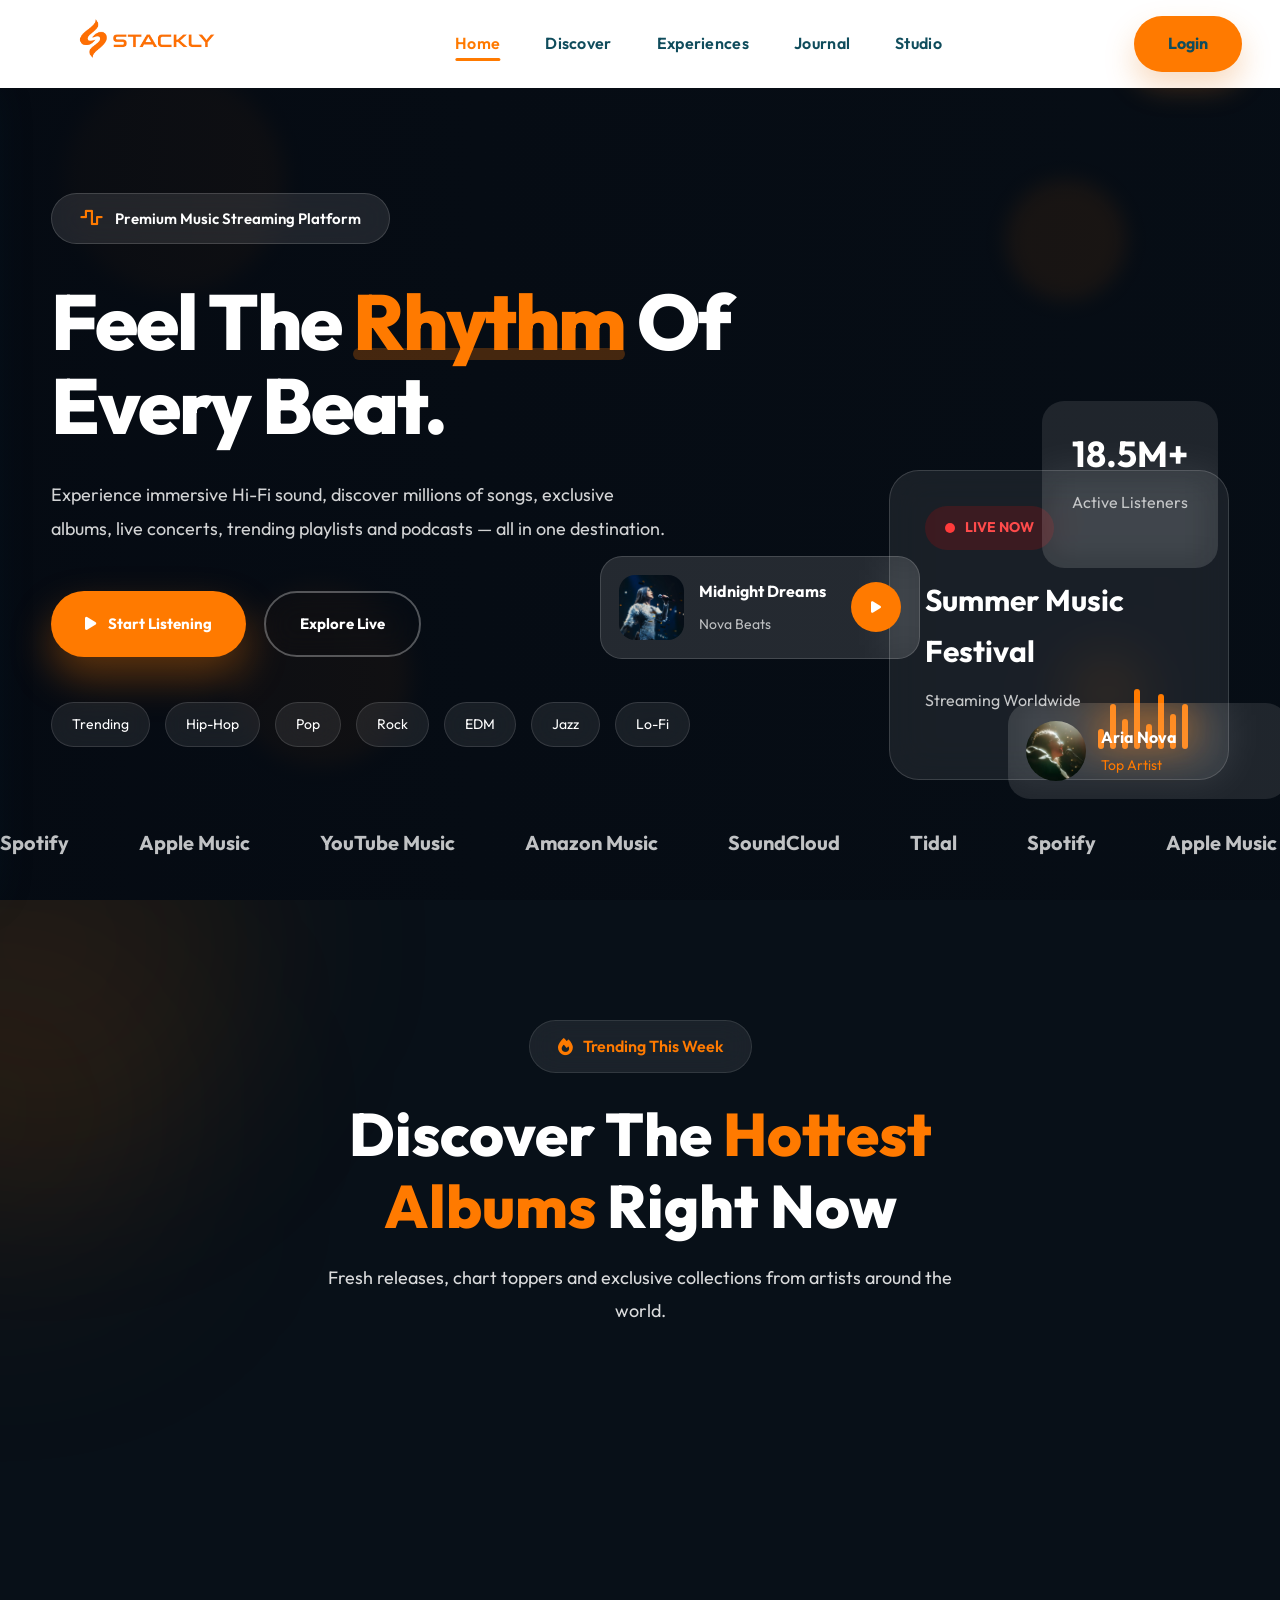
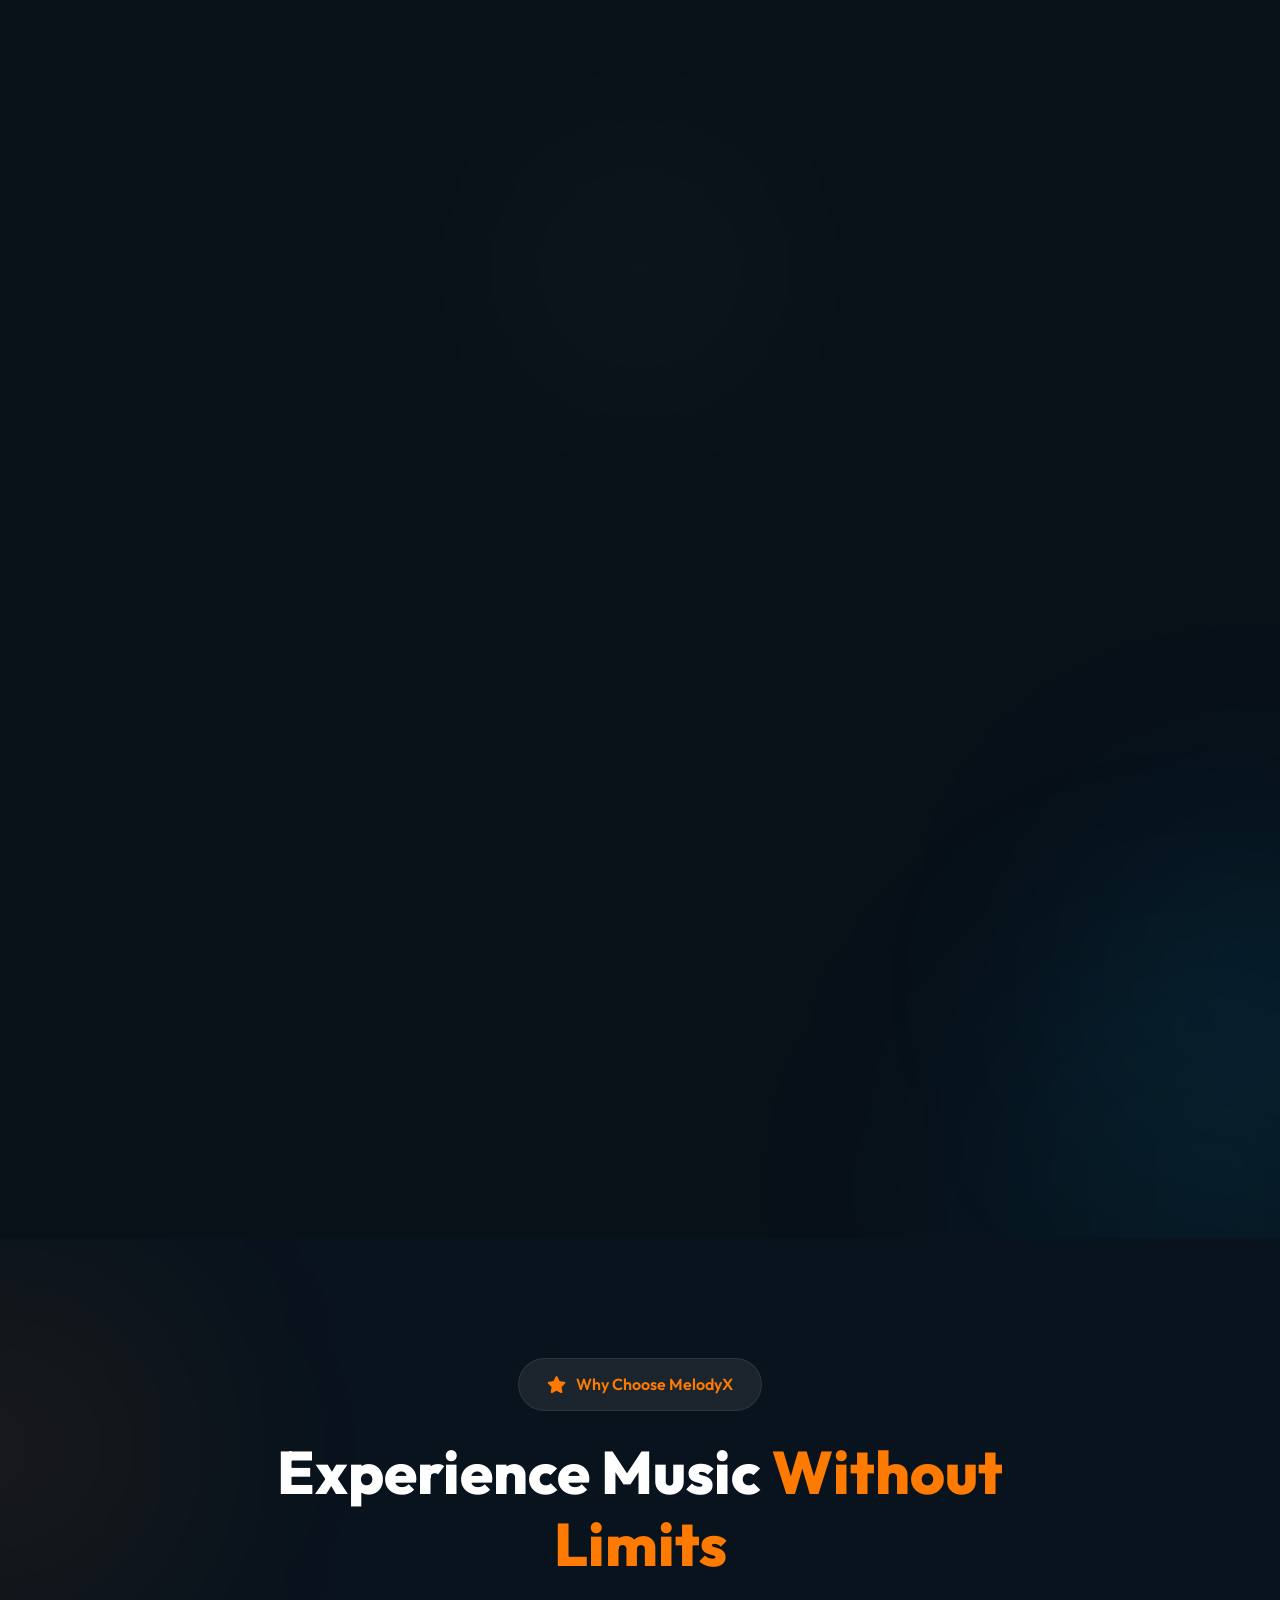
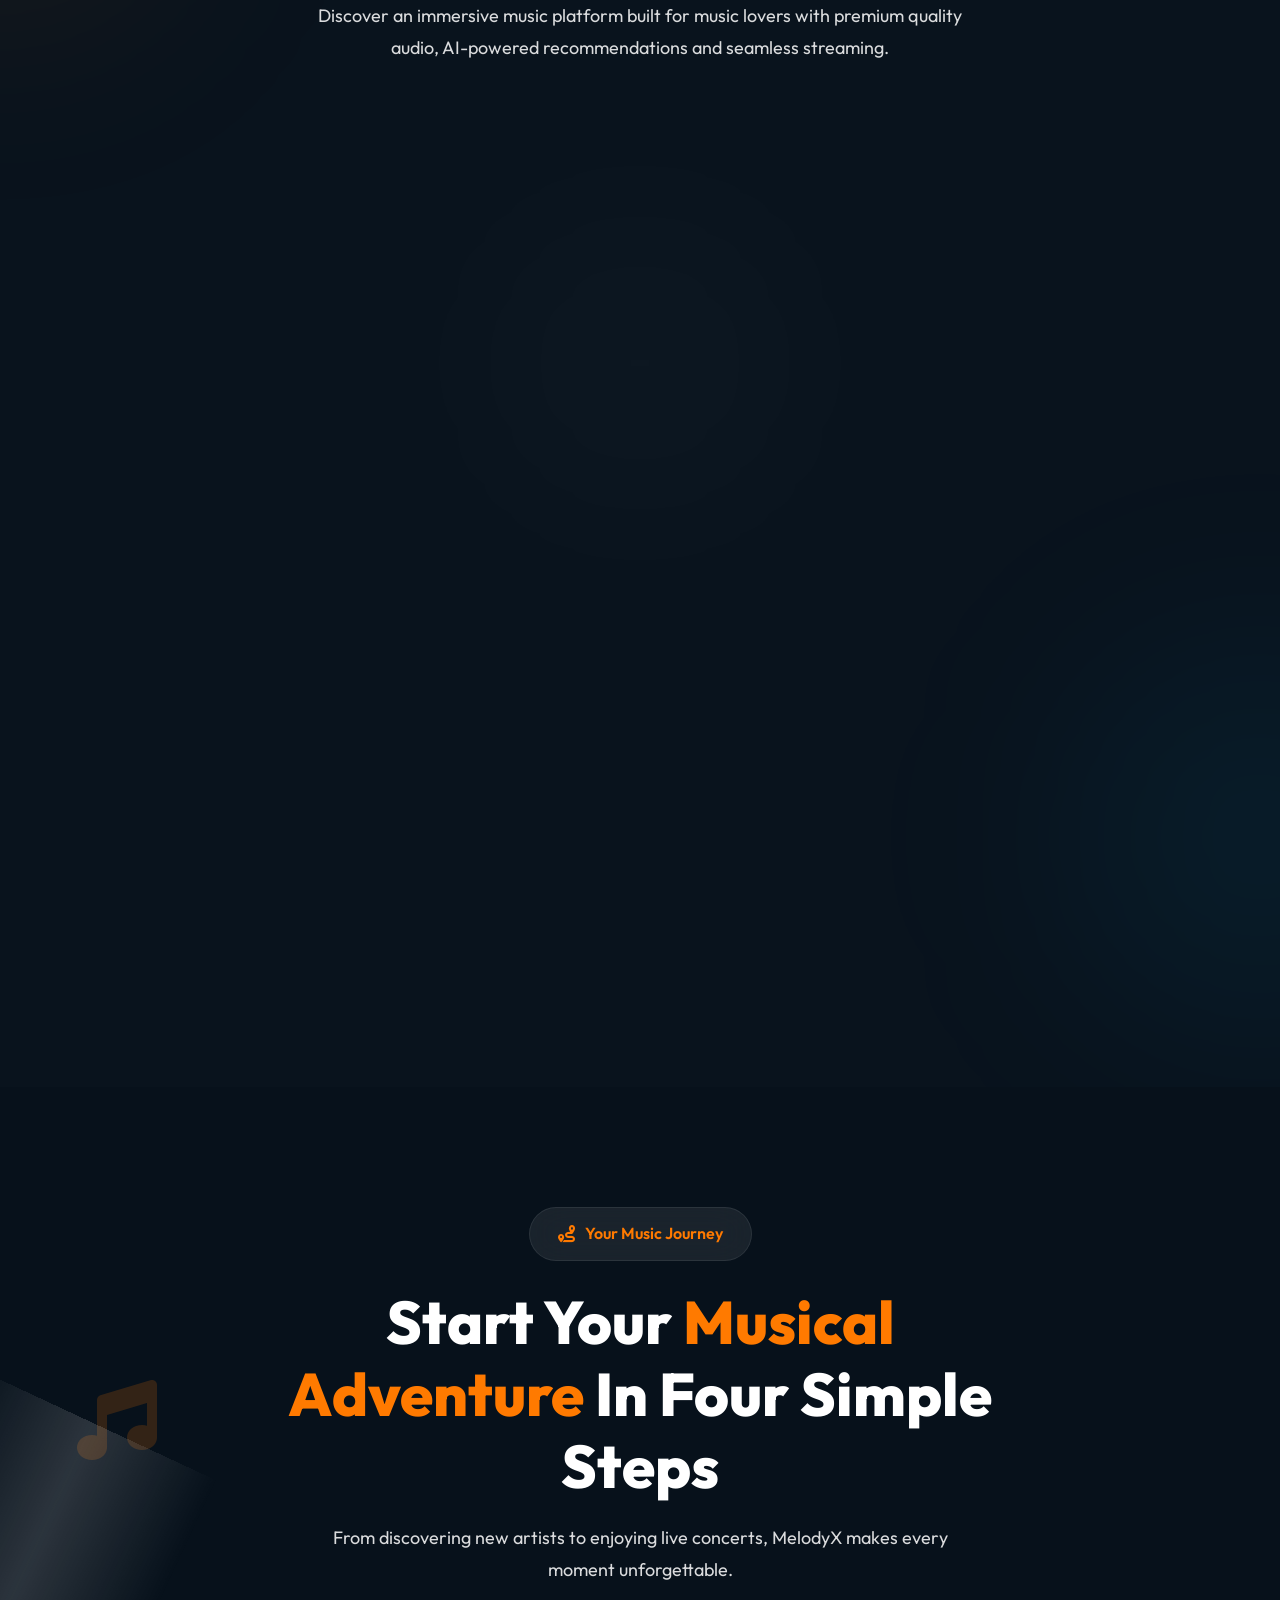
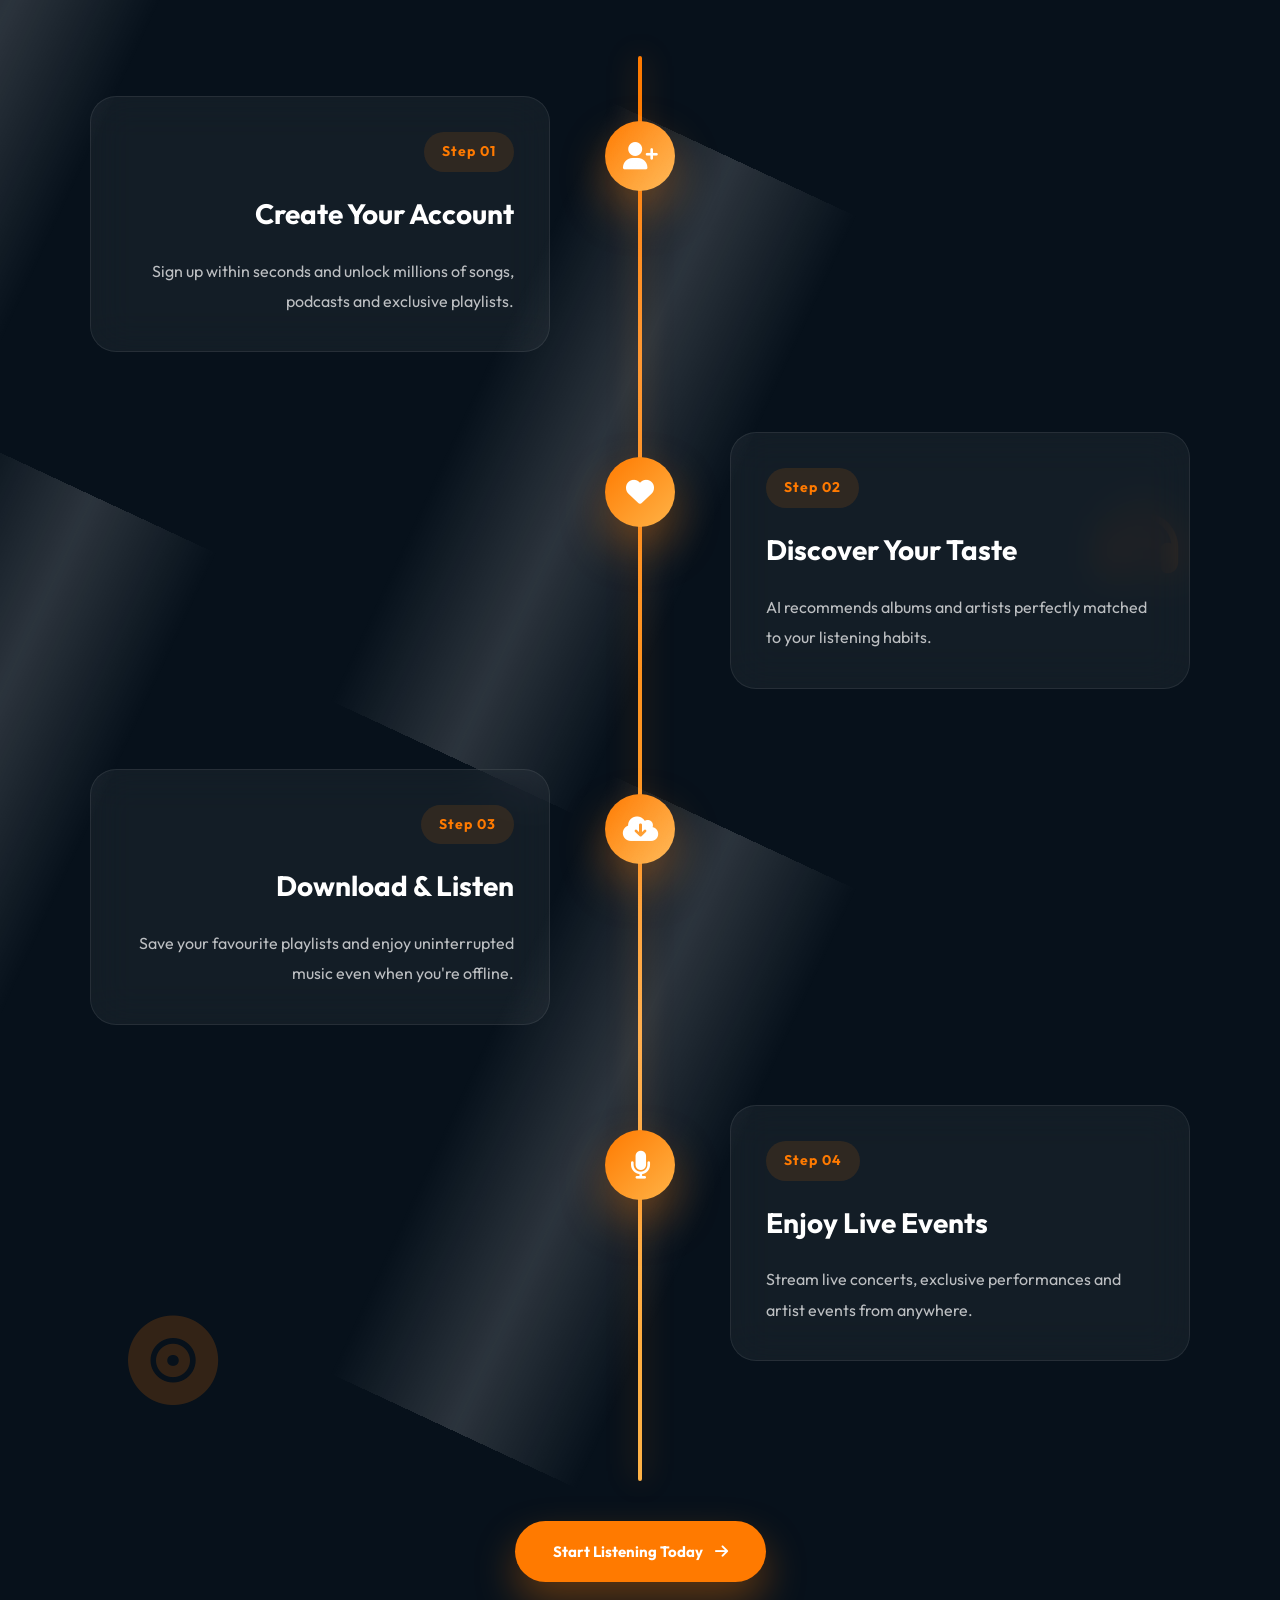
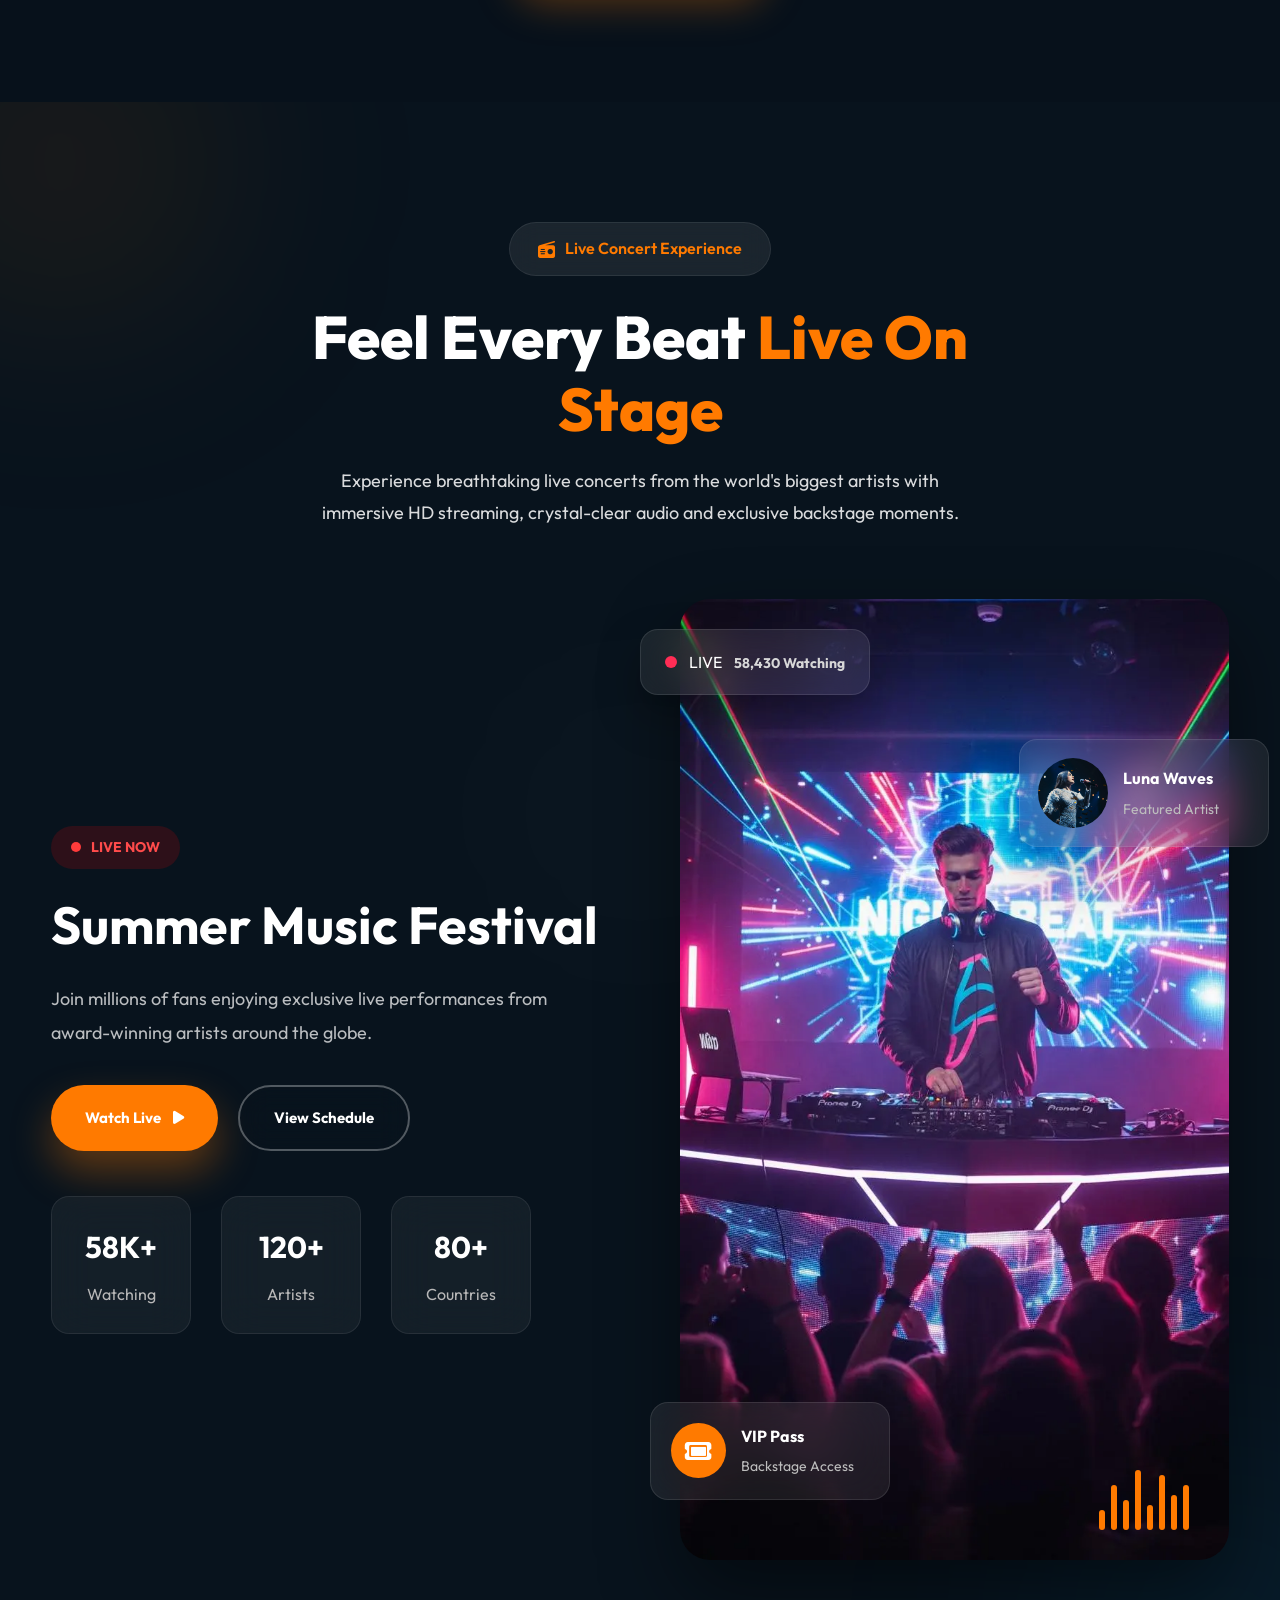
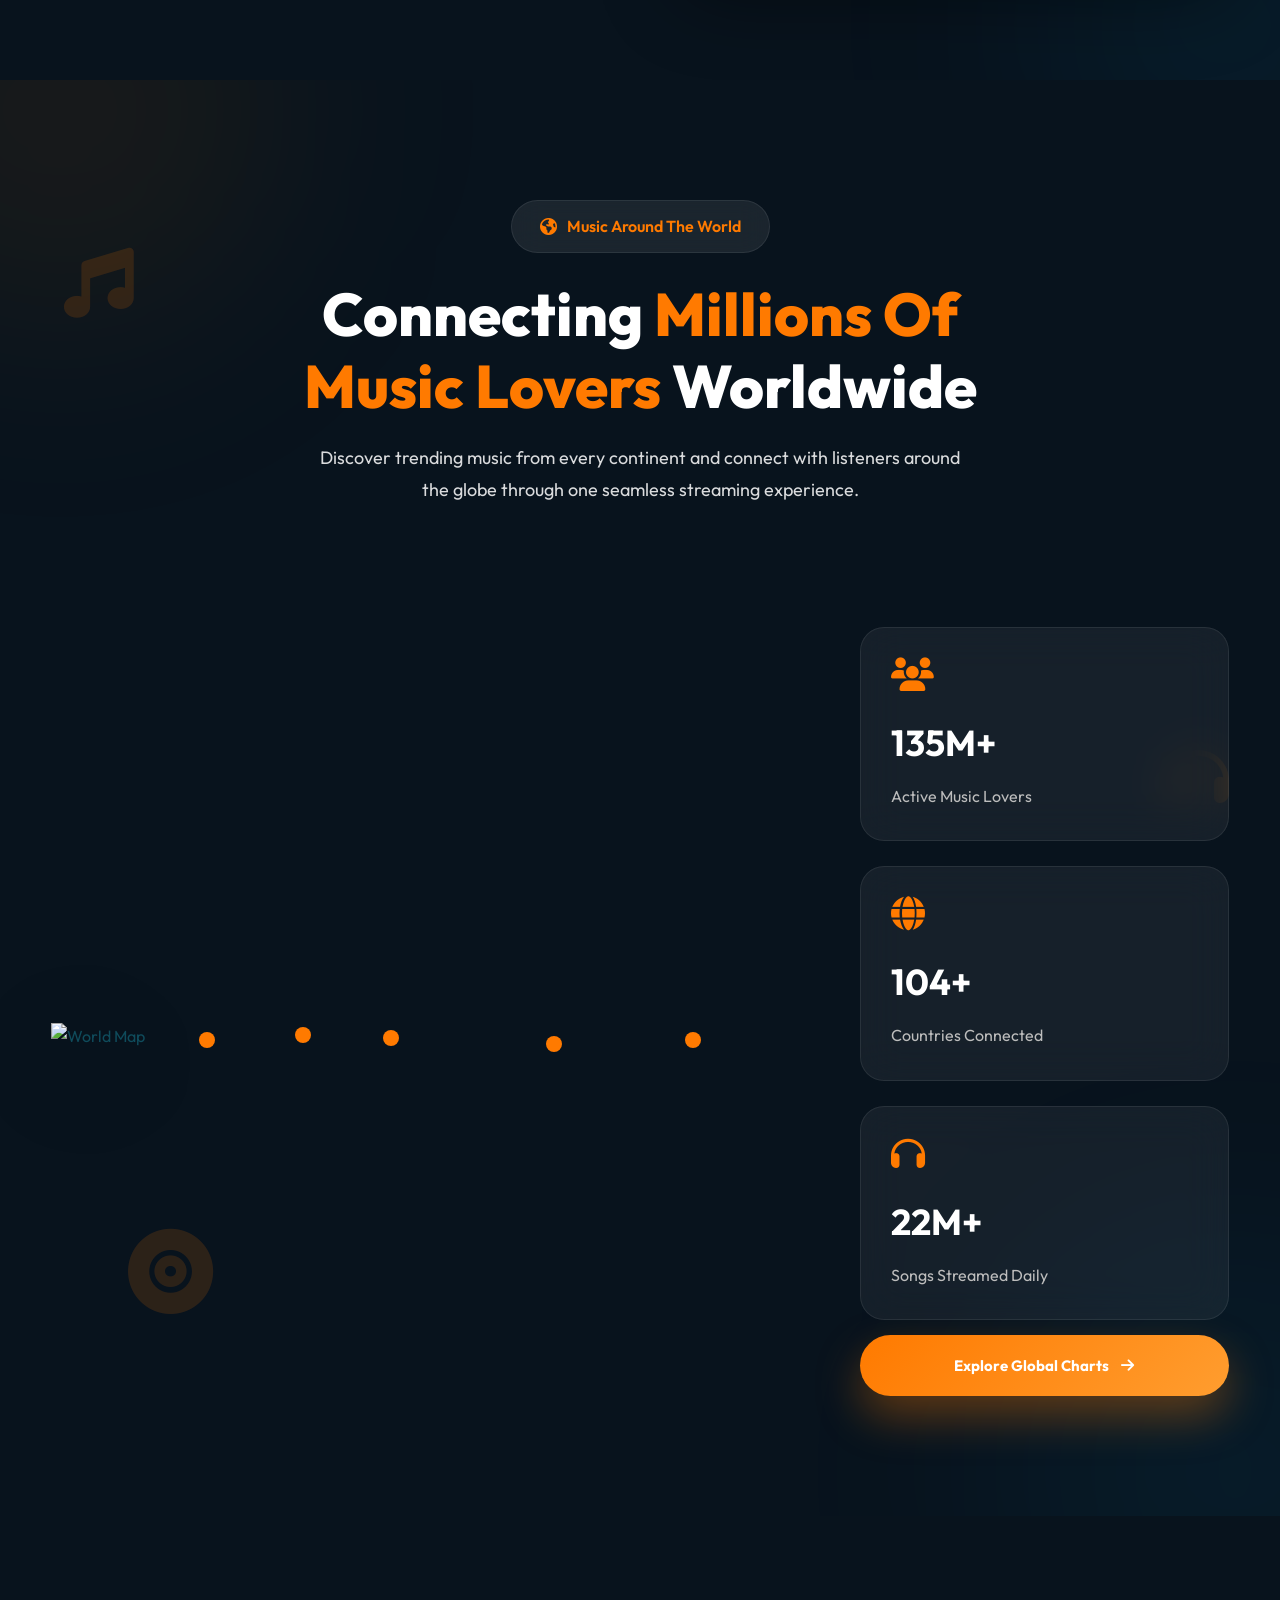
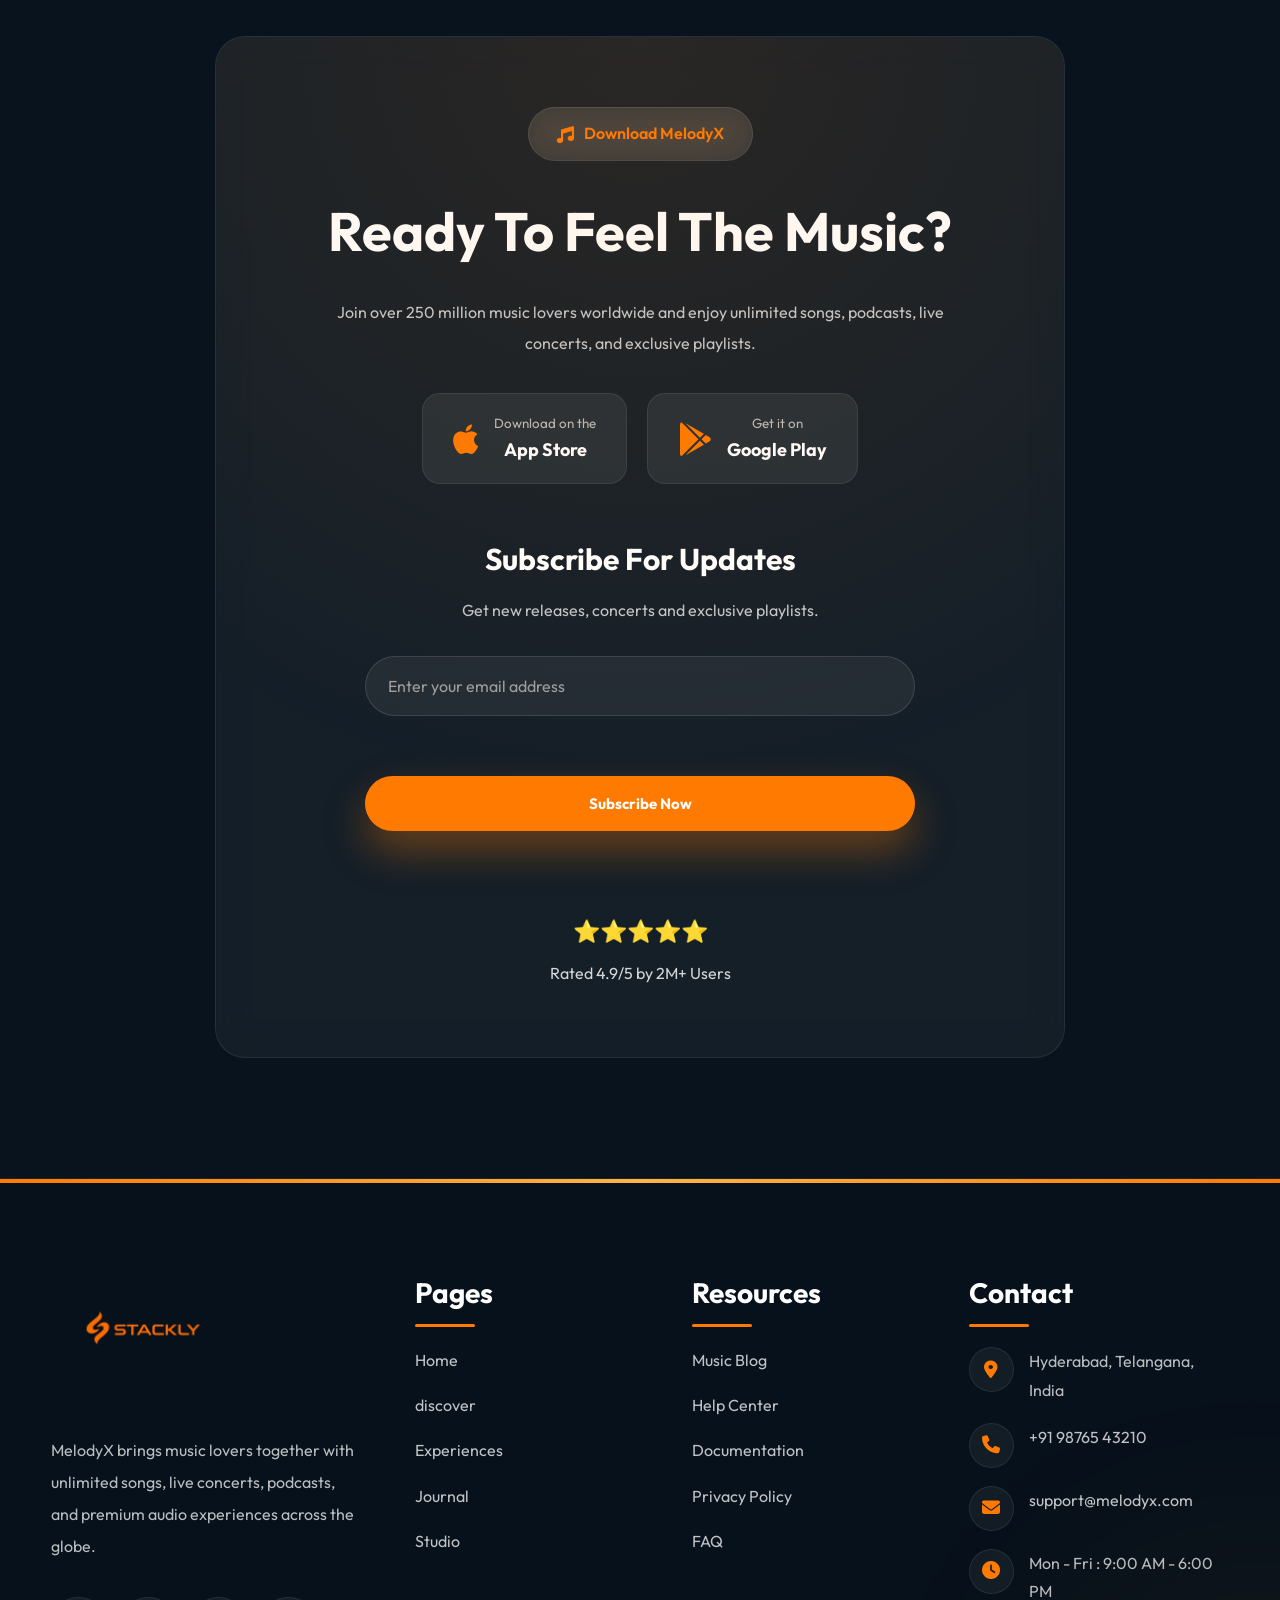
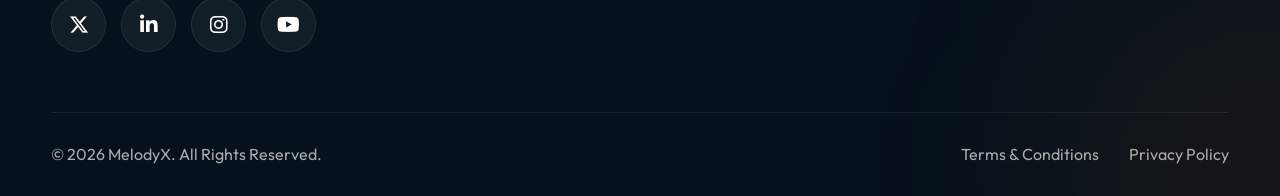
==== index.html @ a1531114 "first commit" ====
<!DOCTYPE html>
<html lang="en">

<head>

    <!-- Basic -->
    <meta charset="UTF-8">
    <meta name="viewport" content="width=device-width, initial-scale=1.0">

    <!-- SEO -->
    <meta name="description" content="Premium Modern Website Theme">
    <meta name="keywords" content="HTML, CSS, JavaScript, Premium Theme">
    <meta name="author" content="Stackly">

    <title>Stackly | Premium Theme</title>

    <!-- Google Fonts -->
    <link rel="preconnect" href="https://fonts.googleapis.com">

    <link rel="preconnect"
          href="https://fonts.gstatic.com"
          crossorigin>

    <link href="https://fonts.googleapis.com/css2?family=Outfit:wght@300;400;500;600;700;800&display=swap"
          rel="stylesheet">

    <!-- Font Awesome -->

    <link rel="stylesheet"
          href="https://cdnjs.cloudflare.com/ajax/libs/font-awesome/6.7.2/css/all.min.css">

    <!-- Global CSS -->

    <link rel="stylesheet" href="css/global.css">

    <!-- Home CSS -->

    <link rel="stylesheet" href="css/home.css">

</head>

<body>

    <!--=================================
            PAGE LOADER
    ==================================-->
<!--=========================
        LOADER
==========================-->

<div class="loader">

    <div class="loader-wrapper">

        <span class="ring ring-one"></span>

        <span class="ring ring-two"></span>

        <span class="glow"></span>

        <img src="images/stackly-orange.webp"
             alt="Stackly Logo"
             class="loader-logo">

        <h2 class="loader-text">

            Premium Experience

        </h2>

    </div>

</div>

    <!--=================================
            HEADER START
    ==================================-->

    <header class="header">

        <div class="header-container">

            <!-- Logo -->

            <a href="index.html"
               class="logo">

                <img src="images/stackly-orange.webp"
                  class="logo-image"
                     alt="Stackly Logo">

            </a>

            <!-- Desktop Navigation -->

            <nav class="desktop-nav">

                <ul class="nav-links">

                    <li>
                        <a href="index.html">
                            Home
                        </a>
                    </li>

                    <li>
                        <a href="discover.html">
                            Discover
                        </a>
                    </li>

                    <li>
                        <a href="experiences.html">
                            Experiences
                        </a>
                    </li>

                    <li>
                        <a href="journal.html">
                            Journal
                        </a>
                    </li>

                    <li>
                        <a href="studio.html">
                            Studio
                        </a>
                    </li>

                </ul>

            </nav>

            <!-- Login Button -->

            <div class="nav-action">

                <a href="login.html"
                   class="login-btn">

                    Login

                </a>

            </div>

            <!-- Mobile Menu Button -->

            <button class="menu-toggle"
                    id="menuToggle"
                    aria-label="Open Navigation">

                <span></span>
                <span></span>
                <span></span>

            </button>

        </div>

    </header>

    <!--=================================
            HEADER END
    ==================================-->



    <!--=================================
            MOBILE OVERLAY
    ==================================-->

    <div class="menu-overlay"></div>



    <!--=================================
            MOBILE DRAWER
    ==================================-->

    <aside class="mobile-menu">

        <nav>

            <ul>

                <li>

                    <a href="index.html"class="active">

                        Home

                    </a>

                </li>

                <li>

                    <a href="discover.html">

                        Discover

                    </a>

                </li>

                <li>

                    <a href="experiences.html">

                        Experiences

                    </a>

                </li>

                <li>

                    <a href="journal.html">

                        Journal

                    </a>

                </li>

                <li>

                    <a href="studio.html">

                        Studio

                    </a>

                </li>

                <li class="mobile-login">

                    <a href="login.html">

                        Login

                    </a>

                </li>

            </ul>

        </nav>

    </aside>

<!--=========================================
                HERO SECTION
==========================================-->

<section class="hero">

    <!--==============================
        BACKGROUND VIDEO
    ==============================-->

    <div class="hero-video">

        <video autoplay muted loop playsinline>

            <source src="videos/dj.mp4" type="video/mp4">

        </video>

    </div>

    <!-- Dark Overlay -->

    <div class="hero-overlay"></div>

    <!-- Animated Shapes -->

    <span class="shape shape-one"></span>

    <span class="shape shape-two"></span>

    <span class="shape shape-three"></span>

    <span class="shape shape-four"></span>

    <div class="container">

        <div class="hero-content reveal">

            <!--==============================
                    HERO BADGE
            ==============================-->

            <div class="hero-badge">

                <i class="fa-solid fa-wave-square"></i>

                <span>Premium Music Streaming Platform</span>

            </div>

            <!--==============================
                    HERO TITLE
            ==============================-->

            <h1 class="hero-title">

                Feel The

                <span>Rhythm</span>

                Of Every

                Beat.

            </h1>

            <!--==============================
                HERO DESCRIPTION
            ==============================-->

            <p class="hero-description">

                Experience immersive Hi-Fi sound,
                discover millions of songs,
                exclusive albums, live concerts,
                trending playlists and podcasts —
                all in one destination.

            </p>

            <!--==============================
                    HERO BUTTONS
            ==============================-->

            <div class="hero-buttons">

                <a href="discover.html" class="hero-btn primary-btn">

                    <i class="fa-solid fa-play"></i>

                    Start Listening

                </a>

                <a href="experiences.html" class="hero-btn secondary-btn">

                    Explore Live

                </a>

            </div>

            <!--==============================
                    MUSIC TAGS
            ==============================-->

            <div class="music-tags">

                <span>Trending</span>

                <span>Hip-Hop</span>

                <span>Pop</span>

                <span>Rock</span>

                <span>EDM</span>

                <span>Jazz</span>

                <span>Lo-Fi</span>

            </div>

        </div>

        <!--==============================
                RIGHT LIVE PANEL
        ==============================-->

        <div class="live-panel reveal">

            <div class="live-badge">

                <span class="live-dot"></span>

                LIVE NOW

            </div>

            <h3>Summer Music Festival</h3>

            <p>Streaming Worldwide</p>

            <!-- Equalizer -->

            <div class="equalizer">

                <span></span>

                <span></span>

                <span></span>

                <span></span>

                <span></span>

                <span></span>

                <span></span>

                <span></span>

            </div>
                        <!--====================================
                    NOW PLAYING CARD
            =====================================-->

            <div class="now-playing-card">

                <img src="images/music3.webp" alt="Album">

                <div class="song-info">

                    <h4>Midnight Dreams</h4>

                    <span>Nova Beats</span>

                </div>

                <button class="play-btn">

                    <i class="fa-solid fa-play"></i>

                </button>

            </div>

            <!--====================================
                    TOP ARTIST CARD
            =====================================-->

            <div class="artist-card">

                <img src="images/artist3.webp" alt="Artist">

                <div>

                    <h4>Aria Nova</h4>

                    <span>Top Artist</span>

                </div>

            </div>

            <!--====================================
                    LISTENERS CARD
            =====================================-->

            <div class="listeners-card">

                <h2>18.5M+</h2>

                <p>Active Listeners</p>

            </div>

        </div>

    </div>

    <!--====================================
            MUSIC PARTNERS
    =====================================-->

    <div class="music-partners">

        <div class="partners-track">

            <span>Spotify</span>

            <span>Apple Music</span>

            <span>YouTube Music</span>

            <span>Amazon Music</span>

            <span>SoundCloud</span>

            <span>Tidal</span>

            <span>Spotify</span>

            <span>Apple Music</span>

            <span>YouTube Music</span>

            <span>Amazon Music</span>

            <span>SoundCloud</span>

            <span>Tidal</span>

        </div>

    </div>


</section>

<!--=========================================
        TRENDING THIS WEEK
==========================================-->

<section class="trending-section">

    <div class="container">

        <!--==============================
                SECTION HEADER
        ==============================-->

        <div class="section-header reveal">

            <span class="section-tag">

                <i class="fa-solid fa-fire"></i>

                Trending This Week

            </span>

            <h2>

                Discover The

                <span>Hottest Albums</span>

                Right Now

            </h2>

            <p>

                Fresh releases, chart toppers and exclusive
                collections from artists around the world.

            </p>

        </div>

        <!--==============================
                ALBUM CAROUSEL
        ==============================-->

        <div class="album-slider">

            <!-- Album 1 -->

            <div class="album-card reveal">

                <div class="album-image">

                    <img src="images/music1.webp" alt="Album">

                    <div class="album-overlay">

                        <a href="404.html">

                            <i class="fa-solid fa-play"></i>

                        </a>

                    </div>

                </div>

                <div class="album-content">

                    <h3>Midnight Echoes</h3>

                    <span>Nova Beats</span>

                    <div class="album-meta">

                        <p>

                            <i class="fa-solid fa-headphones"></i>

                            24M Streams

                        </p>

                        <p>

                            ⭐ 4.9

                        </p>

                    </div>

                </div>

            </div>

            <!-- Album 2 -->

            <div class="album-card reveal">

                <div class="album-image">

                    <img src="images/music2.webp" alt="Album">

                    <div class="album-overlay">

                        <a href="404.html">

                            <i class="fa-solid fa-play"></i>

                        </a>

                    </div>

                </div>

                <div class="album-content">

                    <h3>Electric Skyline</h3>

                    <span>Luna Waves</span>

                    <div class="album-meta">

                        <p>

                            <i class="fa-solid fa-headphones"></i>

                            19M Streams

                        </p>

                        <p>

                            ⭐ 4.8

                        </p>

                    </div>

                </div>

            </div>

            <!-- Album 3 -->

            <div class="album-card reveal">

                <div class="album-image">

                    <img src="images/music3.webp" alt="Album">

                    <div class="album-overlay">

                        <a href="404.html">

                            <i class="fa-solid fa-play"></i>

                        </a>

                    </div>

                </div>

                <div class="album-content">

                    <h3>Neon Nights</h3>

                    <span>Aurora Sound</span>

                    <div class="album-meta">

                        <p>

                            <i class="fa-solid fa-headphones"></i>

                            32M Streams

                        </p>

                        <p>

                            ⭐ 5.0

                        </p>

                    </div>

                </div>

            </div>
                        <!-- Album 4 -->

            <div class="album-card reveal">

                <div class="album-image">

                    <img src="images/music4.webp" alt="Album">

                    <div class="album-overlay">

                        <a href="404.html">

                            <i class="fa-solid fa-play"></i>

                        </a>

                    </div>

                </div>

                <div class="album-content">

                    <h3>Ocean Dreams</h3>

                    <span>Sky Harmony</span>

                    <div class="album-meta">

                        <p>

                            <i class="fa-solid fa-headphones"></i>

                            17M Streams

                        </p>

                        <p>

                            ⭐ 4.8

                        </p>

                    </div>

                </div>

            </div>

            <!-- Album 5 -->

            <div class="album-card reveal">

                <div class="album-image">

                    <img src="images/music5.webp" alt="Album">

                    <div class="album-overlay">

                        <a href="404.html">

                            <i class="fa-solid fa-play"></i>

                        </a>

                    </div>

                </div>

                <div class="album-content">

                    <h3>Golden Horizon</h3>

                    <span>Echo Pulse</span>

                    <div class="album-meta">

                        <p>

                            <i class="fa-solid fa-headphones"></i>

                            28M Streams

                        </p>

                        <p>

                            ⭐ 4.9

                        </p>

                    </div>

                </div>

            </div>

            <!-- Album 6 -->

            <div class="album-card reveal">

                <div class="album-image">

                    <img src="images/music6.webp" alt="Album">

                    <div class="album-overlay">

                        <a href="404.html">

                            <i class="fa-solid fa-play"></i>

                        </a>

                    </div>

                </div>

                <div class="album-content">

                    <h3>After Midnight</h3>

                    <span>Nova Beats</span>

                    <div class="album-meta">

                        <p>

                            <i class="fa-solid fa-headphones"></i>

                            41M Streams

                        </p>

                        <p>

                            ⭐ 5.0

                        </p>

                    </div>

                </div>

            </div>

        </div>

        <!--==============================
                VIEW ALL BUTTON
        ==============================-->

        <div class="albums-btn reveal">

            <a href="albums.html" class="hero-btn primary-btn">

                Explore All Albums

                <i class="fa-solid fa-arrow-right"></i>

            </a>

        </div>

    </div>

    <!--==============================
            BACKGROUND GLOW
    ==============================-->

    <div class="album-glow glow-one"></div>

    <div class="album-glow glow-two"></div>

    <div class="album-glow glow-three"></div>

</section>


<!--=========================================
        WHY CHOOSE MELODYX
==========================================-->

<section class="features-section">

    <div class="container">

        <!--==============================
                SECTION HEADER
        ==============================-->

        <div class="section-header reveal">

            <span class="section-tag">

                <i class="fa-solid fa-star"></i>

                Why Choose MelodyX

            </span>

            <h2>

                Experience Music

                <span>Without Limits</span>

            </h2>

            <p>

                Discover an immersive music platform built for
                music lovers with premium quality audio,
                AI-powered recommendations and seamless streaming.

            </p>

        </div>

        <!--==============================
                FEATURES GRID
        ==============================-->

        <div class="features-grid">

            <!--==========================
                    CARD 1
            ===========================-->

            <div class="feature-card reveal">

                <div class="feature-icon">

                    <i class="fa-solid fa-headphones"></i>

                </div>

                <h3>

                    Hi-Fi Audio

                </h3>

                <p>

                    Experience crystal-clear lossless audio with
                    immersive sound quality across every device.

                </p>

                <a href="404.html">

                    Learn More

                    <i class="fa-solid fa-arrow-right"></i>

                </a>

            </div>

            <!--==========================
                    CARD 2
            ===========================-->

            <div class="feature-card reveal">

                <div class="feature-icon">

                    <i class="fa-solid fa-wand-magic-sparkles"></i>

                </div>

                <h3>

                    AI Playlists

                </h3>

                <p>

                    Smart recommendations create playlists
                    perfectly matched to your listening habits.

                </p>

                <a href="404.html">

                    Learn More

                    <i class="fa-solid fa-arrow-right"></i>

                </a>

            </div>

            <!--==========================
                    CARD 3
            ===========================-->

            <div class="feature-card reveal">

                <div class="feature-icon">

                    <i class="fa-solid fa-cloud-arrow-down"></i>

                </div>

                <h3>

                    Offline Mode

                </h3>

                <p>

                    Download unlimited songs and enjoy your
                    favourite playlists anytime, anywhere.

                </p>

                <a href="404.html">

                    Learn More

                    <i class="fa-solid fa-arrow-right"></i>

                </a>

            </div>

            <!--==========================
                    CARD 4
            ===========================-->

            <div class="feature-card reveal">

                <div class="feature-icon">

                    <i class="fa-solid fa-radio"></i>

                </div>

                <h3>

                    Live Concerts

                </h3>

                <p>

                    Watch exclusive live performances and
                    virtual concerts from global artists.

                </p>

                <a href="404.html">

                    Learn More

                    <i class="fa-solid fa-arrow-right"></i>

                </a>

            </div>

            <!--==========================
                    CARD 5
            ===========================-->

            <div class="feature-card reveal">

                <div class="feature-icon">

                    <i class="fa-solid fa-users"></i>

                </div>

                <h3>

                    Social Sharing

                </h3>

                <p>

                    Share your favourite playlists and
                    discover what friends are listening to.

                </p>

                <a href="404.html">

                    Learn More

                    <i class="fa-solid fa-arrow-right"></i>

                </a>

            </div>

            <!--==========================
                    CARD 6
            ===========================-->

            <div class="feature-card reveal">

                <div class="feature-icon">

                    <i class="fa-solid fa-microphone-lines"></i>

                </div>

                <h3>

                    Podcasts

                </h3>

                <p>

                    Explore thousands of podcasts,
                    interviews and exclusive creator content.

                </p>

                <a href="404.html">

                    Learn More

                    <i class="fa-solid fa-arrow-right"></i>

                </a>

            </div>

        </div>

    </div>

    <!--==============================
            BACKGROUND GLOW
    ==============================-->

    <div class="feature-glow glow-one"></div>

    <div class="feature-glow glow-two"></div>

    <div class="feature-glow glow-three"></div>

</section>

<!--=========================================
        MUSIC JOURNEY
==========================================-->

<section class="journey-section">

    <div class="container">

        <!--==============================
                SECTION HEADER
        ==============================-->

        <div class="section-header reveal">

            <span class="section-tag">

                <i class="fa-solid fa-route"></i>

                Your Music Journey

            </span>

            <h2>

                Start Your

                <span>Musical Adventure</span>

                In Four Simple Steps

            </h2>

            <p>

                From discovering new artists to enjoying live concerts,
                MelodyX makes every moment unforgettable.

            </p>

        </div>

        <!--==============================
                TIMELINE
        ==============================-->

        <div class="timeline">

            <div class="timeline-line"></div>

            <!-- STEP 1 -->

            <div class="timeline-item left reveal">

                <div class="timeline-icon">

                    <i class="fa-solid fa-user-plus"></i>

                </div>

                <div class="timeline-card">

                    <span class="step-number">

                        Step 01

                    </span>

                    <h3>

                        Create Your Account

                    </h3>

                    <p>

                        Sign up within seconds and unlock millions of
                        songs, podcasts and exclusive playlists.

                    </p>

                </div>

            </div>

            <!-- STEP 2 -->

            <div class="timeline-item right reveal">

                <div class="timeline-icon">

                    <i class="fa-solid fa-heart"></i>

                </div>

                <div class="timeline-card">

                    <span class="step-number">

                        Step 02

                    </span>

                    <h3>

                        Discover Your Taste

                    </h3>

                    <p>

                        AI recommends albums and artists perfectly
                        matched to your listening habits.

                    </p>

                </div>

            </div>

            <!-- STEP 3 -->

            <div class="timeline-item left reveal">

                <div class="timeline-icon">

                    <i class="fa-solid fa-cloud-arrow-down"></i>

                </div>

                <div class="timeline-card">

                    <span class="step-number">

                        Step 03

                    </span>

                    <h3>

                        Download & Listen

                    </h3>

                    <p>

                        Save your favourite playlists and enjoy
                        uninterrupted music even when you're offline.

                    </p>

                </div>

            </div>

            <!-- STEP 4 -->

            <div class="timeline-item right reveal">

                <div class="timeline-icon">

                    <i class="fa-solid fa-microphone"></i>

                </div>

                <div class="timeline-card">

                    <span class="step-number">

                        Step 04

                    </span>

                    <h3>

                        Enjoy Live Events

                    </h3>

                    <p>

                        Stream live concerts, exclusive performances
                        and artist events from anywhere.

                    </p>

                </div>

            </div>

        </div>

        <!--==============================
                CTA
        ==============================-->

        <div class="journey-btn reveal">

            <a href="signup.html" class="hero-btn primary-btn">

                Start Listening Today

                <i class="fa-solid fa-arrow-right"></i>

            </a>

        </div>

    </div>

    <!--==============================
            BACKGROUND ELEMENTS
    ==============================-->

    <div class="music-note note-one">
        <i class="fa-solid fa-music"></i>
    </div>

    <div class="music-note note-two">
        <i class="fa-solid fa-headphones"></i>
    </div>

    <div class="music-note note-three">
        <i class="fa-solid fa-record-vinyl"></i>
    </div>

</section>

<!--=========================================
        LIVE CONCERT EXPERIENCE
==========================================-->

<section class="live-concert-section">

    <div class="container">

        <!--==============================
                SECTION HEADER
        ==============================-->

        <div class="section-header reveal">

            <span class="section-tag">

                <i class="fa-solid fa-radio"></i>

                Live Concert Experience

            </span>

            <h2>

                Feel Every Beat

                <span>Live On Stage</span>

            </h2>

            <p>

                Experience breathtaking live concerts from the world's
                biggest artists with immersive HD streaming, crystal-clear
                audio and exclusive backstage moments.

            </p>

        </div>

        <!--==============================
                LIVE WRAPPER
        ==============================-->

        <div class="concert-wrapper">

            <!--==========================
                    LEFT CONTENT
            ===========================-->

            <div class="concert-content reveal">

                <div class="live-badge">

                    <span></span>

                    LIVE NOW

                </div>

                <h3>

                    Summer Music Festival

                </h3>

                <p>

                    Join millions of fans enjoying exclusive live
                    performances from award-winning artists around
                    the globe.

                </p>

                <div class="concert-buttons">

                    <a href="404.html" class="hero-btn primary-btn">

                        Watch Live

                        <i class="fa-solid fa-play"></i>

                    </a>

                    <a href="#" class="hero-btn secondary-btn">

                        View Schedule

                    </a>

                </div>

                <!--======================
                        LIVE STATS
                ======================-->

                <div class="concert-stats">

                    <div>

                        <h4>58K+</h4>

                        <span>Watching</span>

                    </div>

                    <div>

                        <h4>120+</h4>

                        <span>Artists</span>

                    </div>

                    <div>

                        <h4>80+</h4>

                        <span>Countries</span>

                    </div>

                </div>

            </div>

            <!--==========================
                    RIGHT IMAGE
            ===========================-->

            <div class="concert-image reveal">

                <img src="images/music5.webp"
                     alt="Live Concert">

                <!-- LIVE CARD -->

                <div class="live-card">

                    <span class="live-dot"></span>

                    LIVE

                    <strong>

                        58,430 Watching

                    </strong>

                </div>

                <!-- ARTIST CARD -->

                <div class="artist-info">

                    <img src="images/music3.webp"
                         alt="Artist">

                    <div>

                        <h4>

                            Luna Waves

                        </h4>

                        <p>

                            Featured Artist

                        </p>

                    </div>

                </div>

                <!-- VIP CARD -->

                <div class="vip-card">

                    <i class="fa-solid fa-ticket"></i>

                    <div>

                        <h4>

                            VIP Pass

                        </h4>

                        <p>

                            Backstage Access

                        </p>

                    </div>

                </div>

                <!-- EQUALIZER -->

                <div class="equalizer">

                    <span></span>

                    <span></span>

                    <span></span>

                    <span></span>

                    <span></span>

                    <span></span>

                    <span></span>

                    <span></span>

                </div>

            </div>

        </div>

    </div>

    <!--==============================
            BACKGROUND GLOW
    ==============================-->

    <div class="concert-glow glow-one"></div>

    <div class="concert-glow glow-two"></div>

    <div class="concert-glow glow-three"></div>

</section>


<!--=========================================
        MUSIC AROUND THE WORLD
==========================================-->

<section class="world-music-section">

    <div class="container">

        <!--==============================
                SECTION HEADER
        ==============================-->

        <div class="section-header reveal">

            <span class="section-tag">

                <i class="fa-solid fa-earth-americas"></i>

                Music Around The World

            </span>

            <h2>

                Connecting

                <span>Millions Of Music Lovers</span>

                Worldwide

            </h2>

            <p>

                Discover trending music from every continent and
                connect with listeners around the globe through
                one seamless streaming experience.

            </p>

        </div>

        <!--==============================
                WORLD WRAPPER
        ==============================-->

        <div class="world-wrapper">

            <!--==========================
                    WORLD MAP
            ===========================-->

            <div class="world-map reveal">

                <img src="https://upload.wikimedia.org/wikipedia/commons/8/80/World_map_-_low_resolution.svg"
                     alt="World Map">

                <!-- INDIA -->

                <div class="map-point india">

                    <span></span>

                    <div class="country-card">

                        <h4>🇮🇳 India</h4>

                        <p>18.5M Listeners</p>

                    </div>

                </div>

                <!-- USA -->

                <div class="map-point usa">

                    <span></span>

                    <div class="country-card">

                        <h4>🇺🇸 USA</h4>

                        <p>22M Listeners</p>

                    </div>

                </div>

                <!-- UK -->

                <div class="map-point uk">

                    <span></span>

                    <div class="country-card">

                        <h4>🇬🇧 UK</h4>

                        <p>9.2M Listeners</p>

                    </div>

                </div>

                <!-- JAPAN -->

                <div class="map-point japan">

                    <span></span>

                    <div class="country-card">

                        <h4>🇯🇵 Japan</h4>

                        <p>7.8M Listeners</p>

                    </div>

                </div>

                <!-- BRAZIL -->

                <div class="map-point brazil">

                    <span></span>

                    <div class="country-card">

                        <h4>🇧🇷 Brazil</h4>

                        <p>11.3M Listeners</p>

                    </div>

                </div>

            </div>

            <!--==========================
                    RIGHT CONTENT
            ===========================-->

            <div class="world-content reveal">

                <div class="world-stat-card">

                    <i class="fa-solid fa-users"></i>

                    <h3>

                        250M+

                    </h3>

                    <p>

                        Active Music Lovers

                    </p>

                </div>

                <div class="world-stat-card">

                    <i class="fa-solid fa-globe"></i>

                    <h3>

                        190+

                    </h3>

                    <p>

                        Countries Connected

                    </p>

                </div>

                <div class="world-stat-card">

                    <i class="fa-solid fa-headphones"></i>

                    <h3>

                        50M+

                    </h3>

                    <p>

                        Songs Streamed Daily

                    </p>

                </div>

                <a href="404.html" class="hero-btn primary-btn">

                    Explore Global Charts

                    <i class="fa-solid fa-arrow-right"></i>

                </a>

            </div>

        </div>

    </div>

    <!--==============================
            FLOATING MUSIC ICONS
    ==============================-->

    <div class="floating-icon icon-one">

        <i class="fa-solid fa-music"></i>

    </div>

    <div class="floating-icon icon-two">

        <i class="fa-solid fa-headphones"></i>

    </div>

    <div class="floating-icon icon-three">

        <i class="fa-solid fa-record-vinyl"></i>

    </div>

</section>

<!--=========================================
        DOWNLOAD APP & NEWSLETTER
==========================================-->

<section class="download-section">

    <div class="container">

        <div class="download-content">

            <span class="section-tag">

                <i class="fa-solid fa-music"></i>

                Download MelodyX

            </span>

            <h2>

                Ready To Feel The Music?

            </h2>

            <p>

                Join over 250 million music lovers worldwide and
                enjoy unlimited songs, podcasts, live concerts,
                and exclusive playlists.

            </p>

            <!-- DOWNLOAD BUTTONS -->

            <div class="store-buttons">

                <a href="#" class="store-btn">

                    <i class="fa-brands fa-apple"></i>

                    <div>

                        <small>Download on the</small>

                        <strong>App Store</strong>

                    </div>

                </a>

                <a href="#" class="store-btn">

                    <i class="fa-brands fa-google-play"></i>

                    <div>

                        <small>Get it on</small>

                        <strong>Google Play</strong>

                    </div>

                </a>

            </div>

            <!-- NEWSLETTER -->

            <div class="newsletter-box">

                <h3>

                    Subscribe For Updates

                </h3>

                <p>

                    Get new releases, concerts and exclusive playlists.

                </p>

                <form id="newsletterForm" novalidate>

                    <div class="input-group">

                        <input
                            type="email"
                            id="newsletterEmail"
                            placeholder="Enter your email address">

                    </div>

                    <!-- EMAIL VALIDATION -->

                    <small
                        id="emailError"
                        class="form-error">

                    </small>

                    <button
                        type="submit"
                        class="hero-btn primary-btn">

                        Subscribe Now

                    </button>

                    <!-- SUBSCRIBE MESSAGE -->

                    <small
                        id="subscribeMessage"
                        class="form-success">

                    </small>

                </form>

            </div>

            <!-- RATING -->

            <div class="download-rating">

                ⭐⭐⭐⭐⭐

                <span>

                    Rated 4.9/5 by 2M+ Users

                </span>

            </div>

        </div>

    </div>

</section>



<!--=========================================
                FOOTER
==========================================-->

<footer class="footer">

    <div class="container">

        <div class="footer-grid">

            <!--=================================
                    ABOUT
            ==================================-->

            <div class="footer-column">

                <a href="index.html" class="footer-logo">

                    <img src="images/stackly-orange.webp"
                         alt="MelodyX Logo">

                </a>

                <p>

                    MelodyX brings music lovers together with
                    unlimited songs, live concerts, podcasts,
                    and premium audio experiences across the globe.

                </p>

                <div class="footer-social">

                    <a href="404.html">

                        <i class="fa-brands fa-x-twitter"></i>

                    </a>

                    <a href="404.html">

                        <i class="fa-brands fa-linkedin-in"></i>

                    </a>

                    <a href="404.html">

                        <i class="fa-brands fa-instagram"></i>

                    </a>                

                    <a href="404.html">

                        <i class="fa-brands fa-youtube"></i>

                    </a>

                </div>

            </div>

            <!--=================================
                    PAGES
            ==================================-->

            <div class="footer-column">

                <h3>

                    Pages

                </h3>

                <ul>

                    <li>

                        <a href="index.html">

                            Home

                        </a>

                    </li>

                    <li>

                        <a href="discover.html">

                            discover

                        </a>

                    </li>

                    <li>

                        <a href="experiences.html">

                            Experiences

                        </a>

                    </li>

                    <li>

                        <a href="journal.html">

                            Journal

                        </a>

                    </li>

                    <li>

                        <a href="studio.html">

                            Studio

                        </a>

                    </li>

                </ul>

            </div>

            <!--=================================
                    RESOURCES
            ==================================-->

            <div class="footer-column">

                <h3>

                    Resources

                </h3>

                <ul>

                    <li>

                        <a href="404.html">

                            Music Blog

                        </a>

                    </li>

                    <li>

                        <a href="404.html">

                            Help Center

                        </a>

                    </li>

                    <li>

                        <a href="404.html">

                            Documentation

                        </a>

                    </li>

                    <li>

                        <a href="404.html">

                            Privacy Policy

                        </a>

                    </li>

                    <li>

                        <a href="404.html">

                            FAQ

                        </a>

                    </li>

                </ul>

            </div>

            <!--=================================
                    CONTACT
            ==================================-->

            <div class="footer-column">

                <h3>

                    Contact

                </h3>

                <ul class="footer-contact">

                    <li>

                        <i class="fa-solid fa-location-dot"></i>

                        <span>

                            Hyderabad, Telangana, India

                        </span>

                    </li>

                    <li>

                        <i class="fa-solid fa-phone"></i>

                        <a href="tel:+919876543210">

                            +91 98765 43210

                        </a>

                    </li>

                    <li>

                        <i class="fa-solid fa-envelope"></i>

                        <a href="mailto:support@melodyx.com">

                            support@melodyx.com

                        </a>

                    </li>

                    <li>

                        <i class="fa-solid fa-clock"></i>

                        <span>

                            Mon - Fri : 9:00 AM - 6:00 PM

                        </span>

                    </li>

                </ul>

            </div>

        </div>

        <!--=================================
                FOOTER BOTTOM
        ==================================-->

        <div class="footer-bottom">

            <p>

                © 2026 MelodyX. All Rights Reserved.

            </p>

            <div class="footer-bottom-links">

                <a href="404.html">

                    Terms & Conditions

                </a>

                <a href="404.html">

                    Privacy Policy

                </a>

            </div>

        </div>

    </div>

</footer>
    <!--=================================
            JAVASCRIPT
    ==================================-->
    <script src="https://cdnjs.cloudflare.com/ajax/libs/gsap/3.12.5/gsap.min.js"></script>
    <script src="js/global.js"></script>
    <script src="js/home.js"></script>

</body>

</html>
---- css/global.css ----
/*=========================================================
                GOOGLE FONT
=========================================================*/
@import url('https://fonts.googleapis.com/css2?family=Outfit:wght@300;400;500;600;700;800&display=swap');

/*=========================================================
                ROOT VARIABLES
=========================================================*/
:root{

    --primary:#0F4C5C;
    --secondary:#F5F2EA;
    --accent:#FF7A00;

    --font-family:'Outfit',sans-serif;

    --transition:.4s ease;
    --radius:16px;

    --header-height:88px;

    --shadow:0 15px 40px rgba(15,76,92,.12);

}

/*=========================================================
                RESET
=========================================================*/

*{
    margin:0;
    padding:0;
    box-sizing:border-box;
}

html{
    scroll-behavior:smooth;
}

body{

    font-family:var(--font-family);
    background:var(--secondary);
    color:var(--primary);
    overflow-x:hidden;
    line-height:1.7;

}

img{
    display:block;
    max-width:100%;
}

a{

    text-decoration:none;

}

ul{

    list-style:none;

}

button,
input,
textarea{

    border:none;
    outline:none;
    font-family:inherit;

}

.container{

    width:min(92%,1280px);
    margin:auto;

}

/*=========================================================
                LOADER
=========================================================*/
/*=========================================
            PREMIUM LOADER
=========================================*/

.loader{

    position:fixed;
    inset:0;

    background:#F5F2EA;

    display:flex;
    justify-content:center;
    align-items:center;

    z-index:99999;

    transition:.8s ease;

}

.loader.hide{

    opacity:0;
    visibility:hidden;

}

.loader-wrapper{

    position:relative;

    width:260px;
      height:260px;

    display:flex;
    justify-content:center;
    align-items:center;
    flex-direction:column;

}

.loader-logo{

    width:180px;

    position:relative;

    z-index:5;

    animation:logoFloat 2s ease-in-out infinite;

}

.loader-text{

    margin-top:-35px;

    font-size:18px;

    font-weight:600;

    color:var(--primary);

    letter-spacing:4px;

    text-transform:uppercase;

    animation:textGlow 2s infinite;
    text-align: center;

}

/*========================*/

.glow{

    position:absolute;

    width:140px;
    height:140px;

    background:rgba(255,122,0,.25);

    border-radius:50%;

    filter:blur(35px);

    animation:pulse 2s infinite;

}

/*========================*/

.ring{

    position:absolute;

    border-radius:50%;

}

.ring-one{

    width:210px;
    height:210px;

    border:3px solid var(--accent);
    border-top-color:transparent;

    animation:rotateOne 2.5s linear infinite;

}

.ring-two{

    width:250px;
    height:250px;

    border:3px solid var(--primary);
    border-bottom-color:transparent;

    animation:rotateTwo 3s linear infinite;

}

/*========================*/

@keyframes rotateOne{

    to{

        transform:rotate(360deg);

    }

}

@keyframes rotateTwo{

    to{

        transform:rotate(-360deg);

    }

}

@keyframes pulse{

    0%,100%{

        transform:scale(.8);

        opacity:.5;

    }

    50%{

        transform:scale(1.2);

        opacity:1;

    }

}

@keyframes logoFloat{

    0%,100%{

        transform:translateY(0);

    }

    50%{

        transform:translateY(-12px);

    }

}

@keyframes textGlow{

    0%,100%{

        letter-spacing:4px;

        opacity:.8;

    }

    50%{

        letter-spacing:7px;

        opacity:1;

    }

}

/*=========================================================
                HEADER
=========================================================*/
.header{
    position: fixed;
    top: 0;
    left: 0;
    width: 100%;
       padding:0;  
  height:88px;  
    z-index: 1000;

    background:#ffffff;

    box-shadow: 0 2px 10px rgba(0,0,0,.08);

    transition: all 0.3s ease;
}
.header-container{
    width:min(94%, 1400px);
    margin:0 auto;
      height:100%;
    display:flex;
    justify-content:space-between;
    align-items:center;
    gap:30px;
}

/*=========================================================
                LOGO
=========================================================*/
.logo{
    display:flex;
    align-items:center;
    flex-shrink:0;
        height:88px;
}

.logo-image{
    height:150px;
    width:auto;
    object-fit:contain;
    transition:.3s ease;
}

.logo:hover .logo-image{
    transform:scale(1.05);
}

/*=========================================================
            DESKTOP NAVIGATION
=========================================================*/

.desktop-nav{

    flex:1;

    display:flex;

    justify-content:center;

}

.nav-links{

    display:flex;

    align-items:center;

    gap:45px;

}

.nav-links li{

    position:relative;

}

.nav-links a{

    position:relative;

    color:#0F4C5C;

    font-size:16px;

    font-weight:600;

    letter-spacing:.3px;

    transition:var(--transition);

}

.nav-links a::after{

    content:"";

    position:absolute;

    left:50%;

    bottom:-8px;

    width:0;

    height:3px;

    background:var(--accent);

    border-radius:30px;

    transform:translateX(-50%);

    transition:.4s ease;

}

.nav-links a:hover{

    color:var(--accent);

}

.nav-links a:hover::after{

    width:100%;

}

.nav-links a.active{

    color:var(--accent);

}

.nav-links a.active::after{

    width:100%;

}

/*=========================================================
                LOGIN BUTTON
=========================================================*/

.nav-action{

    display:flex;

    align-items:center;

}

.login-btn{

    display:inline-flex;

    justify-content:center;

    align-items:center;

    padding:14px 34px;

    border-radius:50px;

    background:var(--accent);

    color:#0F4C5C;

    font-weight:700;

    transition:.4s ease;

    box-shadow:0 15px 30px rgba(230,126,34,.28);

}

.login-btn:hover{

    background:#FF7A00;

    transform:translateY(-4px);

}

/*=========================================================
                HAMBURGER
=========================================================*/

.menu-toggle{

    width:48px;

    height:48px;

    display:none;

    justify-content:center;

    align-items:center;

    flex-direction:column;

    gap:6px;

    background:none;

    cursor:pointer;

}

.menu-toggle span{

    width:28px;

    height:3px;

    background:var(--primary);

    border-radius:30px;

    transition:.4s ease;

}

/*=========================================================
                MAIN
=========================================================*/

main{

    margin-top:var(--header-height);

}

/*=========================================================
                MOBILE OVERLAY
=========================================================*/

.menu-overlay{

    position:fixed;
    inset:0;

    background:rgba(15,76,92,.45);

    backdrop-filter:blur(6px);
    -webkit-backdrop-filter:blur(6px);

    opacity:0;
    visibility:hidden;

    transition:.4s ease;

    z-index:998;

}

.menu-overlay.active{

    opacity:1;
    visibility:visible;

}

/*=========================================================
                MOBILE MENU
=========================================================*/

.mobile-menu{

    position:fixed;

    top:88px;
    left:-320px;

    width:300px;
    height:calc(100vh - 88px);

    background:var(--secondary);

    box-shadow:15px 0 40px rgba(15,76,92,.12);

    transition:.45s ease;

    z-index:999;

    overflow-y:auto;

    padding:45px 30px;

}

.mobile-menu.active{

    left:0;

}

.mobile-menu ul{

    display:flex;
    flex-direction:column;
    gap:10px;

}

.mobile-menu li{

    opacity:0;
    transform:translateX(-30px);

    transition:.45s ease;

}

.mobile-menu.active li{

    opacity:1;
    transform:translateX(0);

}

.mobile-menu.active li:nth-child(1){

    transition-delay:.12s;

}

.mobile-menu.active li:nth-child(2){

    transition-delay:.18s;

}

.mobile-menu.active li:nth-child(3){

    transition-delay:.24s;

}

.mobile-menu.active li:nth-child(4){

    transition-delay:.30s;

}

.mobile-menu.active li:nth-child(5){

    transition-delay:.36s;

}

.mobile-menu.active li:nth-child(6){

    transition-delay:.42s;

}

.mobile-menu a{

    display:block;

    padding:16px 18px;

    border-radius:12px;

    color:var(--primary);

    font-size:17px;

    font-weight:600;

    transition:.35s ease;

}

.mobile-menu a:hover{

    background:var(--primary);

    color:var(--secondary);

    padding-left:28px;

}

.mobile-login{

    margin-top:20px;

}

.mobile-login a{

    background:var(--accent);

    color:var(--secondary);

    text-align:center;

}

.mobile-login a:hover{

    background:var(--primary);

    color:var(--secondary);

}

/*=========================================================
            HAMBURGER ANIMATION
=========================================================*/

.menu-toggle.active span:nth-child(1){

    transform:translateY(9px) rotate(45deg);

}

.menu-toggle.active span:nth-child(2){

    opacity:0;

}

.menu-toggle.active span:nth-child(3){

    transform:translateY(-9px) rotate(-45deg);

}

/*=========================================================
            GLOBAL BUTTONS
=========================================================*/

.btn{

    display:inline-flex;

    align-items:center;
    justify-content:center;

    padding:16px 34px;

    border-radius:50px;

    background:var(--accent);

    color:var(--secondary);

    font-weight:700;

    transition:.4s ease;

}

.btn:hover{

    background:var(--primary);

    transform:translateY(-5px);

}

/*=========================================================
                COMMON SECTION
=========================================================*/

section{

    padding:100px 0;

}

.section-title{

    font-size:42px;

    font-weight:700;

    margin-bottom:18px;

    color:var(--primary);

}

.section-subtitle{

    max-width:650px;

    font-size:17px;

    margin-bottom:60px;

}

/*=========================================================
            SCROLL REVEAL
=========================================================*/

.reveal{

    opacity:0;

    transform:translateY(70px);

    transition:1s cubic-bezier(.19,1,.22,1);

}

.reveal.active{

    opacity:1;

    transform:translateY(0);

}

/*=========================================================
                FORMS
=========================================================*/

input,
textarea{

    width:100%;

    padding:16px 20px;

    border:2px solid rgba(15,76,92,.15);

    border-radius:12px;

    background:transparent;

    color:var(--primary);

    transition:.35s ease;

}

textarea{

    resize:none;

}

input:focus,
textarea:focus{

    border-color:var(--accent);

}

/*=========================================================
                FOOTER
=========================================================*/

.site-footer{

    background:var(--primary);

    color:var(--secondary);

    padding:80px 0 30px;

}

.site-footer a{

    color:var(--secondary);

    transition:.35s ease;

}

.site-footer a:hover{

    color:var(--accent);

}

/*=========================================================
            RESPONSIVE 992px
=========================================================*/

@media(max-width:992px){

.desktop-nav{

    display:none;

}

.nav-action{

    display:none;

}

.menu-toggle{

    display:flex;

}

.logo img{

    height:48px;

}

}

/*=========================================================
            RESPONSIVE 768px
=========================================================*/

@media(max-width:768px){

:root{

    --header-height:80px;

}

.mobile-menu{

    top:80px;

    height:calc(100vh - 80px);

}

section{

    padding:80px 0;

}

.section-title{

    font-size:34px;

}
 .logo-image{
        height:72px;
    }
 .login-btn{
    color: #FF7A00;
 }

}

/*=========================================================
            RESPONSIVE 576px
=========================================================*/

@media(max-width:576px){

.header-container{

    width:92%;

}

.logo img{

    height:42px;

}

.mobile-menu{

    width:280px;

}

.section-title{

    font-size:30px;

}

.btn{

    width:100%;

}

}

/*=========================================================
            RESPONSIVE 400px
=========================================================*/

@media(max-width:400px){

.mobile-menu{

    width:260px;

}

.logo img{

    height:140px;

}
.login-btn{
    color: #FF7A00;
}
.section-title{

    font-size:26px;

}

}



/*=========================================================
                    FOOTER
=========================================================*/

.footer{

    position:relative;

    background:#07111b;

    padding:90px 0 0;

    overflow:hidden;

    border-top:1px solid rgba(255,255,255,.08);

}

.footer::before{

    content:"";

    position:absolute;

    top:0;

    left:0;

    width:100%;

    height:4px;

    background:linear-gradient(90deg,#ff7a00,#ffb347,#ff7a00);

}

/*=========================================================
                FOOTER GRID
=========================================================*/

.footer-grid{

    display:grid;

    grid-template-columns:1.4fr 1fr 1fr 1.2fr;

    gap:60px;

    padding-bottom:60px;

}

/*=========================================================
                LOGO
=========================================================*/

.footer-logo{

    display:inline-block;

    margin-bottom:30px;

}

.footer-logo img{

    width:190px;

    transition:.4s;

}

.footer-logo:hover img{

    transform:scale(1.05);

}

/*=========================================================
                ABOUT
=========================================================*/

.footer-column p{

    color:rgba(255,255,255,.72);

    line-height:2;

    margin-bottom:35px;

    max-width:360px;

}

/*=========================================================
                HEADINGS
=========================================================*/

.footer-column h3{

    color:#fff;

    font-size:28px;

    margin-bottom:30px;

    position:relative;

}

.footer-column h3::after{

    content:"";

    position:absolute;

    left:0;

    bottom:-10px;

    width:60px;

    height:3px;

    border-radius:10px;

    background:#ff7a00;

}

/*=========================================================
                LINKS
=========================================================*/

.footer-column ul{

    list-style:none;

    padding:0;

    margin:0;

}

.footer-column ul li{

    margin-bottom:18px;

}

.footer-column ul li a{

    position:relative;

    color:rgba(255,255,255,.75);

    transition:.35s;

}

.footer-column ul li a::after{

    content:"";

    position:absolute;

    left:0;

    bottom:-4px;

    width:0;

    height:2px;

    background:#ff7a00;

    transition:.35s;

}

.footer-column ul li a:hover{

    color:#ff7a00;

    padding-left:8px;

}

.footer-column ul li a:hover::after{

    width:100%;

}

/*=========================================================
                SOCIAL ICONS
=========================================================*/

.footer-social{

    display:flex;

    gap:15px;

    flex-wrap:wrap;

}

.footer-social a{

    width:55px;

    height:55px;

    display:flex;

    align-items:center;

    justify-content:center;

    border-radius:50%;

    background:rgba(255,255,255,.05);

    border:1px solid rgba(255,255,255,.08);

    color:#fff;

    font-size:20px;

    transition:.35s;

}

.footer-social a:hover{

    background:#ff7a00;

    border-color:#ff7a00;

    transform:translateY(-8px);

}
/*=========================================================
                CONTACT
=========================================================*/

.footer-contact li{

    display:flex;

    align-items:flex-start;

    gap:15px;

    margin-bottom:22px;

}

.footer-contact li i{

    width:45px;

    height:45px;

    display:flex;

    align-items:center;

    justify-content:center;

    border-radius:50%;

    background:rgba(255,255,255,.05);

    border:1px solid rgba(255,255,255,.08);

    color:#ff7a00;

    font-size:18px;

    transition:.35s;

    flex-shrink:0;

}

.footer-contact li:hover i{

    background:#ff7a00;

    color:#fff;

    transform:rotate(12deg);

}

.footer-contact li span,

.footer-contact li a{

    color:rgba(255,255,255,.72);

    line-height:1.8;

    transition:.35s;

}

.footer-contact li:hover a,

.footer-contact li:hover span{

    color:#fff;

}

/*=========================================================
                FOOTER BOTTOM
=========================================================*/

.footer-bottom{

    display:flex;

    justify-content:space-between;

    align-items:center;

    gap:20px;

    padding:28px 0;

    border-top:1px solid rgba(255,255,255,.08);

}

.footer-bottom p{

    color:rgba(255,255,255,.65);

}

.footer-bottom-links{

    display:flex;

    align-items:center;

    gap:30px;

}

.footer-bottom-links a{

    color:rgba(255,255,255,.65);

    transition:.35s;

}

.footer-bottom-links a:hover{

    color:#ff7a00;

}

/*=========================================================
                BACKGROUND GLOW
=========================================================*/

.footer::after{

    content:"";

    position:absolute;

    width:350px;

    height:350px;

    right:-150px;

    bottom:-150px;

    border-radius:50%;

    background:rgba(255,122,0,.08);

    filter:blur(120px);

    pointer-events:none;

}

/*=========================================================
                RESPONSIVE
=========================================================*/

@media(max-width:991px){

.footer-grid{

    grid-template-columns:repeat(2,1fr);

    gap:45px;

}

}

@media(max-width:768px){

.footer{

    padding:70px 0 0;

}

.footer-grid{

    grid-template-columns:1fr;

    gap:40px;

}

.footer-column{

    text-align:center;

}

.footer-column p{

    margin:0 auto 30px;

}

.footer-column h3::after{

    left:50%;

    transform:translateX(-50%);

}

.footer-social{

    justify-content:center;

}

.footer-bottom{

    flex-direction:column;

    text-align:center;

}

.footer-bottom-links{

    flex-wrap:wrap;

    justify-content:center;

    gap:20px;

}

.footer-logo img{

    width:170px;

}

}



@media(max-width:768px){

.footer-contact{

    display:flex;

    flex-direction:column;

    gap:22px;

    align-items:center;

}

.footer-contact li{

    display:flex;

    align-items:center;

    justify-content:flex-start;

    width:300px;

    gap:10px;

    text-align:left;

}

.footer-contact li i{

    width:52px;

    height:52px;

    min-width:52px;

    display:flex;

    align-items:center;

    justify-content:center;

    border-radius:50%;

}

.footer-contact li span,
.footer-contact li p,
.footer-contact li a{

    flex:1;

    text-align:left;

}

}
/*=====================================
      MOBILE ACTIVE LINK FIX
=====================================*/

.mobile-menu nav ul li a.active{

    color:var(--accent) !important;

}

.mobile-menu nav ul li a.active::after{

    content:"";

    position:absolute;

    left:18px;

    bottom:10px;

    width:45px;

    height:3px;

    background:var(--accent);

    border-radius:50px;

    display:block;

}

.mobile-menu nav ul li a{

    position:relative;

}
---- css/home.css ----
/*=========================================================
                    HERO SECTION
=========================================================*/

.hero{

    position:relative;

    width:100%;

    min-height:100vh;

    display:flex;

    align-items:center;

    overflow:hidden;

    background:#081018;

}

/*=========================================================
                BACKGROUND VIDEO
=========================================================*/

.hero-video{

    position:absolute;

    top:0;

    left:0;

    width:100%;

    height:100%;

    z-index:1;

}

.hero-video video{

    width:100%;

    height:100%;

    object-fit:cover;

}

/*=========================================================
                DARK OVERLAY
=========================================================*/

.hero-overlay{

    position:absolute;

    inset:0;

    background:linear-gradient(
        90deg,
        rgba(5,10,18,.90) 0%,
        rgba(5,10,18,.65) 40%,
        rgba(5,10,18,.45) 100%
    );

    z-index:2;

}

/*=========================================================
                    CONTAINER
=========================================================*/

.hero .container{

    position:relative;

    z-index:10;

}

.hero{

    padding:160px 0 120px;

}

/*=========================================================
                HERO CONTENT
=========================================================*/

.hero-content{

    max-width:700px;

    position:relative;

    z-index:20;

}

/*=========================================================
                    HERO BADGE
=========================================================*/

.hero-badge{

    display:inline-flex;

    align-items:center;

    gap:12px;

    padding:12px 28px;

    background:rgba(255,255,255,.10);

    backdrop-filter:blur(18px);

    border:1px solid rgba(255,255,255,.15);

    border-radius:60px;

    margin-bottom:35px;

}

.hero-badge i{

    color:#ff7a00;

    font-size:18px;

}

.hero-badge span{

    color:#fff;

    font-size:15px;

    font-weight:600;

}

/*=========================================================
                    HERO TITLE
=========================================================*/

.hero-title{

    font-size:78px;

    line-height:1.08;

    font-weight:800;

    color:#fff;

    margin-bottom:30px;

    letter-spacing:-2px;

}

.hero-title span{

    color:#ff7a00;

    position:relative;

}

.hero-title span::after{

    content:"";

    position:absolute;

    left:0;

    bottom:10px;

    width:100%;

    height:12px;

    background:rgba(255,122,0,.25);

    border-radius:30px;

    z-index:-1;

}

/*=========================================================
                HERO DESCRIPTION
=========================================================*/

.hero-description{

    max-width:620px;

    color:rgba(255,255,255,.82);

    font-size:18px;

    line-height:1.9;

    margin-bottom:45px;

}

/*=========================================================
                    BUTTONS
=========================================================*/

.hero-buttons{

    display:flex;

    gap:18px;

    margin-bottom:45px;

}

.hero-btn{

    display:inline-flex;

    align-items:center;

    justify-content:center;

    gap:12px;

    padding:18px 34px;

    border-radius:60px;

    font-size:15px;

    font-weight:700;

    transition:.4s;

}

.primary-btn{

    background:#ff7a00;

    color:#fff;

    box-shadow:0 20px 40px rgba(255,122,0,.35);

}

.primary-btn:hover{

    transform:translateY(-8px);

}

.secondary-btn{

    border:2px solid rgba(255,255,255,.30);

    color:#fff;

    backdrop-filter:blur(15px);

}

.secondary-btn:hover{

    background:#fff;

    color:#111;

}

/*=========================================================
                    MUSIC TAGS
=========================================================*/

.music-tags{

    display:flex;

    flex-wrap:wrap;

    gap:15px;

}

.music-tags span{

    padding:10px 20px;

    background:rgba(255,255,255,.08);

    border:1px solid rgba(255,255,255,.12);

    backdrop-filter:blur(15px);

    border-radius:40px;

    color:#fff;

    font-size:14px;

    transition:.35s;

}

.music-tags span:hover{

    background:#ff7a00;

    transform:translateY(-5px);

}
/*=========================================================
                    LIVE PANEL
=========================================================*/

.live-panel{

    position:absolute;

    top:50%;

    right:0;

    transform:translateY(-50%);

    width:340px;

    padding:35px;

    background:rgba(255,255,255,.08);

    backdrop-filter:blur(20px);

    border:1px solid rgba(255,255,255,.15);

    border-radius:30px;

    z-index:20;

}

.live-badge{

    display:inline-flex;

    align-items:center;

    gap:10px;

    padding:8px 18px;

    background:rgba(255,0,0,.12);

    color:#fff;

    border-radius:40px;

    font-size:14px;

    margin-bottom:25px;

}

.live-dot{

    width:10px;

    height:10px;

    border-radius:50%;

    background:#ff3b30;

    animation:pulse 1s infinite;

}

.live-panel h3{

    color:#fff;

    font-size:30px;

    margin-bottom:10px;

}

.live-panel p{

    color:rgba(255,255,255,.75);

    margin-bottom:30px;

}

/*=========================================================
                    EQUALIZER
=========================================================*/

.equalizer{

    display:flex;

    align-items:flex-end;

    gap:6px;

    height:70px;

}

.equalizer span{

    width:6px;

    background:#ff7a00;

    border-radius:20px;

    animation:equalizer 1.2s infinite ease-in-out;

}

.equalizer span:nth-child(1){height:20px;}
.equalizer span:nth-child(2){height:45px;animation-delay:.2s;}
.equalizer span:nth-child(3){height:30px;animation-delay:.4s;}
.equalizer span:nth-child(4){height:60px;animation-delay:.6s;}
.equalizer span:nth-child(5){height:25px;animation-delay:.8s;}
.equalizer span:nth-child(6){height:55px;animation-delay:1s;}
.equalizer span:nth-child(7){height:35px;animation-delay:1.2s;}
.equalizer span:nth-child(8){height:45px;animation-delay:1.4s;}

/*=========================================================
                NOW PLAYING CARD
=========================================================*/

.now-playing-card{

    position:absolute;

    left:-290px;

    bottom:120px;

    display:flex;

    align-items:center;

    gap:15px;

    width:320px;

    padding:18px;

    background:rgba(255,255,255,.12);

    backdrop-filter:blur(20px);

    border:1px solid rgba(255,255,255,.15);

    border-radius:22px;

}

.now-playing-card img{

    width:65px;

    height:65px;

    border-radius:16px;

    object-fit:cover;

}

.song-info{

    flex:1;

}

.song-info h4{

    color:#fff;

    margin-bottom:5px;

}

.song-info span{

    color:rgba(255,255,255,.7);

    font-size:14px;

}

.play-btn{

    width:50px;

    height:50px;

    border:none;

    border-radius:50%;

    background:#ff7a00;

    color:#fff;

    cursor:pointer;

}

/*=========================================================
                    ARTIST CARD
=========================================================*/

.artist-card{

    position:absolute;

    right:-60px;

    bottom:-20px;

    display:flex;

    align-items:center;

    gap:15px;

    width:280px;

    padding:18px;

    background:rgba(255,255,255,.10);

    backdrop-filter:blur(18px);

    border-radius:22px;

}

.artist-card img{

    width:60px;

    height:60px;

    border-radius:50%;

    object-fit:cover;

}

.artist-card h4{

    color:#fff;

}

.artist-card span{

    color:#ff7a00;

    font-size:14px;

}

/*=========================================================
                LISTENERS CARD
=========================================================*/

.listeners-card{

    position:absolute;

    top:-70px;

    right:10px;

    padding:22px 30px;

    background:rgba(255,255,255,.10);

    backdrop-filter:blur(18px);

    border-radius:22px;

    text-align:center;

}

.listeners-card h2{

    color:#fff;

    font-size:36px;

    margin-bottom:5px;

}

.listeners-card p{

    color:rgba(255,255,255,.7);

}

/*=========================================================
                MUSIC PARTNERS
=========================================================*/

.music-partners{

    position:absolute;

    bottom:40px;

    left:0;

    width:100%;

    overflow:hidden;

    z-index:15;

}

.partners-track{

    display:flex;

    gap:70px;

    width:max-content;

    animation:marquee 22s linear infinite;

}

.partners-track span{

    color:#fff;

    font-size:20px;

    font-weight:700;

    opacity:.75;

}

/*=========================================================
                SCROLL INDICATOR
=========================================================*/

.scroll-indicator{

    position:absolute;

    bottom:40px;

    right:50%;

    transform:translateX(50%);

    display:flex;

    flex-direction:column;

    align-items:center;

    gap:12px;

    color:#fff;

    z-index:20;

}

.scroll-mouse{

    width:28px;

    height:48px;

    border:2px solid rgba(255,255,255,.6);

    border-radius:30px;

    display:flex;

    justify-content:center;

}

.scroll-mouse span{

    width:5px;

    height:10px;

    background:#fff;

    border-radius:10px;

    margin-top:8px;

    animation:scrollMove 1.6s infinite;

}

/*=========================================================
                    SHAPES
=========================================================*/

.shape{

    position:absolute;

    border-radius:50%;

    background:rgba(255,122,0,.15);

    filter:blur(10px);

}

.shape-one{

    width:220px;

    height:220px;

    top:8%;

    left:5%;

}

.shape-two{

    width:120px;

    height:120px;

    right:12%;

    top:20%;

}

.shape-three{

    width:180px;

    height:180px;

    bottom:15%;

    left:18%;

}

.shape-four{

    width:90px;

    height:90px;

    bottom:18%;

    right:10%;

}

/*=========================================================
                    ANIMATIONS
=========================================================*/

@keyframes equalizer{

0%,100%{transform:scaleY(.4);}

50%{transform:scaleY(1);}

}

@keyframes pulse{

0%{transform:scale(1);}

50%{transform:scale(1.5);}

100%{transform:scale(1);}

}

@keyframes marquee{

from{transform:translateX(0);}

to{transform:translateX(-50%);}

}

@keyframes scrollMove{

0%{opacity:1;transform:translateY(0);}

100%{opacity:0;transform:translateY(18px);}

}

/*=========================================================
                    RESPONSIVE
=========================================================*/

@media(max-width:992px){

.live-panel{

position:relative;

top:auto;

right:auto;

transform:none;

width:100%;

margin-top:60px;

}

.now-playing-card,
.artist-card,
.listeners-card{

display:none;

}

.hero-content{

text-align:center;

margin:auto;

}

.hero-buttons{

justify-content:center;

}

.music-tags{

justify-content:center;

}

}

@media(max-width:768px){

.hero-title{

font-size:48px;

}

.hero-buttons{

flex-direction:column;

}

.hero-btn{

width:100%;

}

.music-partners{

display:none;

}

.live-panel{

padding:25px;

}

}
@media (max-width:768px){

.live-panel{

    position:relative !important;

    width:100% !important;

    margin-top:25px !important;

    top:auto !important;

    left:auto !important;

    right:auto !important;

    bottom:auto !important;

    transform:none !important;

}

/* NOW PLAYING */

.now-playing-card{

    display:flex !important;

    position:relative !important;

    left:0 !important;

    right:0 !important;

    top:20px !important;

    bottom:auto !important;

    width:100% !important;

    margin:0 0 18px 0 !important;

    z-index:100 !important;

}

/* ARTIST */

.artist-card{

    display:flex !important;

    position:relative !important;

    left:0 !important;

    right:0 !important;

    top:20px !important;

    bottom:auto !important;

    width:100% !important;

    margin:0 0 18px 0 !important;

    z-index:100 !important;

}

/* LISTENERS */

.listeners-card{

    display:block !important;

    position:relative !important;

    left:0 !important;

    right:0 !important;

    top:20px !important;

    bottom:auto !important;

    width:100% !important;

    margin:0 !important;

    z-index:100 !important;

}

}


/*=========================================================
                TRENDING SECTION
=========================================================*/

.trending-section{

    position:relative;

    padding:120px 0;

    background:#081018;

    overflow:hidden;

}

.trending-section::before{

    content:"";

    position:absolute;

    top:-180px;

    left:-180px;

    width:450px;

    height:450px;

    border-radius:50%;

    background:rgba(255,122,0,.08);

    filter:blur(90px);

}

.trending-section::after{

    content:"";

    position:absolute;

    bottom:-200px;

    right:-180px;

    width:500px;

    height:500px;

    border-radius:50%;

    background:rgba(0,180,255,.06);

    filter:blur(120px);

}

.trending-section .container{

    position:relative;

    z-index:5;

}

/*=========================================================
                SECTION HEADER
=========================================================*/

.section-header{

    max-width:720px;

    margin:0 auto 70px;

    text-align:center;

}

.section-tag{

    display:inline-flex;

    align-items:center;

    gap:10px;

    padding:12px 28px;

    border-radius:50px;

    background:rgba(255,255,255,.08);

    border:1px solid rgba(255,255,255,.10);

    color:#ff7a00;

    font-weight:600;

    margin-bottom:25px;

    backdrop-filter:blur(15px);

}

.section-tag i{

    font-size:17px;

}

.section-header h2{

    font-size:60px;

    line-height:1.2;

    color:#fff;

    margin-bottom:25px;

    font-weight:800;

}

.section-header h2 span{

    color:#ff7a00;

}

.section-header p{

    color:rgba(255,255,255,.72);

    font-size:18px;

    line-height:1.8;

}

/*=========================================================
                ALBUM SLIDER
=========================================================*/

.album-slider{

    display:grid;

    grid-template-columns:repeat(3,1fr);

    gap:35px;

}

/*=========================================================
                ALBUM CARD
=========================================================*/

.album-card{

    position:relative;

    background:rgba(255,255,255,.05);

    border:1px solid rgba(255,255,255,.08);

    border-radius:28px;

    overflow:hidden;

    backdrop-filter:blur(15px);

    transition:.45s;

}

.album-card:hover{

    transform:translateY(-15px);

    border-color:rgba(255,122,0,.35);

    box-shadow:0 25px 60px rgba(0,0,0,.35);

}

/*=========================================================
                ALBUM IMAGE
=========================================================*/

.album-image{

    position:relative;

    overflow:hidden;

    height:340px;

}

.album-image img{

    width:100%;

    height:100%;

    object-fit:cover;

    transition:.6s;

}

.album-card:hover .album-image img{

    transform:scale(1.08);

}

/*=========================================================
                PLAY OVERLAY
=========================================================*/

.album-overlay{

    position:absolute;

    inset:0;

    display:flex;

    justify-content:center;

    align-items:center;

    background:rgba(0,0,0,.45);

    opacity:0;

    transition:.4s;

}

.album-card:hover .album-overlay{

    opacity:1;

}

.album-overlay a{

    width:70px;

    height:70px;

    display:flex;

    justify-content:center;

    align-items:center;

    border-radius:50%;

    background:#ff7a00;

    color:#fff;

    font-size:22px;

    transform:scale(.7);

    transition:.35s;

}

.album-card:hover .album-overlay a{

    transform:scale(1);

}
/*=========================================================
                ALBUM CONTENT
=========================================================*/

.album-content{

    padding:28px;

}

.album-content h3{

    color:#fff;

    font-size:26px;

    font-weight:700;

    margin-bottom:8px;

    transition:.35s;

}

.album-card:hover .album-content h3{

    color:#ff7a00;

}

.album-content>span{

    display:block;

    color:rgba(255,255,255,.65);

    font-size:15px;

    margin-bottom:22px;

}

.album-meta{

    display:flex;

    justify-content:space-between;

    align-items:center;

    padding-top:18px;

    border-top:1px solid rgba(255,255,255,.08);

}

.album-meta p{

    display:flex;

    align-items:center;

    gap:8px;

    color:#fff;

    font-size:15px;

}

.album-meta i{

    color:#ff7a00;

}

/*=========================================================
                EXPLORE BUTTON
=========================================================*/

.albums-btn{

    text-align:center;

    margin-top:70px;

}

.albums-btn .hero-btn{

    display:inline-flex;

    align-items:center;

    gap:12px;

    padding:18px 38px;

    border-radius:60px;

    background:#ff7a00;

    color:#fff;

    font-weight:700;

    transition:.4s;

    box-shadow:0 18px 45px rgba(255,122,0,.35);

}

.albums-btn .hero-btn:hover{

    transform:translateY(-8px);

    box-shadow:0 28px 60px rgba(255,122,0,.45);

}

.albums-btn i{

    transition:.35s;

}

.albums-btn .hero-btn:hover i{

    transform:translateX(6px);

}

/*=========================================================
                GLOW CIRCLES
=========================================================*/

.album-glow{

    position:absolute;

    border-radius:50%;

    filter:blur(120px);

    z-index:1;

}

.glow-one{

    width:260px;

    height:260px;

    background:rgba(255,122,0,.12);

    top:80px;

    left:-120px;

}

.glow-two{

    width:320px;

    height:320px;

    background:rgba(0,170,255,.08);

    bottom:80px;

    right:-140px;

}

.glow-three{

    width:220px;

    height:220px;

    background:rgba(255,255,255,.05);

    top:45%;

    left:50%;

    transform:translate(-50%,-50%);

}

/*=========================================================
                SHINE EFFECT
=========================================================*/

.album-card::before{

    content:"";

    position:absolute;

    top:-120%;

    left:-50%;

    width:60%;

    height:250%;

    background:linear-gradient(

        90deg,

        transparent,

        rgba(255,255,255,.18),

        transparent

    );

    transform:rotate(25deg);

    transition:.7s;

    z-index:2;

}

.album-card:hover::before{

    left:120%;

}

/*=========================================================
                FLOAT ANIMATION
=========================================================*/

.album-card:nth-child(2){

    margin-top:35px;

}

.album-card:nth-child(5){

    margin-top:35px;

}

/*=========================================================
                RESPONSIVE
=========================================================*/

@media(max-width:991px){

.album-slider{

    grid-template-columns:repeat(2,1fr);

}

.section-header h2{

    font-size:46px;

}

}

@media(max-width:768px){

.trending-section{

    padding:80px 0;

}

.album-slider{

    grid-template-columns:1fr;

    gap:25px;

}

.album-image{

    height:300px;

}

.section-header{

    margin-bottom:50px;

}

.section-header h2{

    font-size:36px;

}

.section-header p{

    font-size:16px;

}

.albums-btn{

    margin-top:50px;

}

.albums-btn .hero-btn{

    width:100%;

    justify-content:center;

}

.album-card:nth-child(2),

.album-card:nth-child(5){

    margin-top:0;

}

}

/*=========================================================
                KEYFRAMES
=========================================================*/

@keyframes albumFloat{

    0%,100%{

        transform:translateY(0);

    }

    50%{

        transform:translateY(-10px);

    }

}

.album-card{

    animation:albumFloat 6s ease-in-out infinite;

}

.album-card:nth-child(2){

    animation-delay:.5s;

}

.album-card:nth-child(3){

    animation-delay:1s;

}

.album-card:nth-child(4){

    animation-delay:1.5s;

}

.album-card:nth-child(5){

    animation-delay:2s;

}

.album-card:nth-child(6){

    animation-delay:2.5s;

}

.album-card{

    opacity:0;

    transform:translateY(40px);

    transition:.7s ease;

}

.album-card.show{

    opacity:1;

    transform:translateY(0);

}
/*=========================================
        FORCE SHOW SECTION HEADER
=========================================*/

.section-header{

    display:block !important;

    visibility:visible !important;

    opacity:1 !important;

    position:relative !important;

    z-index:9999 !important;

    width:100% !important;

    max-width:800px !important;

    margin:0 auto 70px !important;

    text-align:center !important;

    transform:none !important;

}

.section-header *{

    visibility:visible !important;

    opacity:1 !important;

}

.section-tag{

    display:inline-flex !important;

    visibility:visible !important;

    opacity:1 !important;

    margin-bottom:25px !important;

}

.section-header h2{

    display:block !important;

    visibility:visible !important;

    opacity:1 !important;

    color:#ffffff !important;

    font-size:60px !important;

    line-height:1.2 !important;

    margin-bottom:20px !important;

    position:relative !important;

    z-index:9999 !important;

}

.section-header h2 span{

    color:#ff7a00 !important;

}

.section-header p{

    display:block !important;

    visibility:visible !important;

    opacity:1 !important;

    color:rgba(255,255,255,.85) !important;

    font-size:18px !important;

    line-height:1.8 !important;

    margin:0 auto !important;

    max-width:650px !important;

}

@media(max-width:768px){

.section-header h2{

    font-size:38px !important;

}

.section-header p{

    font-size:16px !important;

}

}

/*=========================================================
                FEATURES SECTION
=========================================================*/

.features-section{

    position:relative;

    padding:120px 0;

    background:#09131d;

    overflow:hidden;

}

.features-section .container{

    position:relative;

    z-index:2;

}

/*=========================================================
                SECTION HEADER
=========================================================*/

.features-section .section-header{

    max-width:760px;

    margin:0 auto 70px;

    text-align:center;

}

.features-section .section-tag{

    display:inline-flex;

    align-items:center;

    gap:10px;

    padding:12px 28px;

    border-radius:50px;

    background:rgba(255,255,255,.08);

    border:1px solid rgba(255,255,255,.08);

    backdrop-filter:blur(15px);

    color:#ff7a00;

    font-weight:600;

    margin-bottom:25px;

}

.features-section .section-header h2{

    font-size:58px;

    color:#fff;

    line-height:1.2;

    margin-bottom:20px;

    font-weight:800;

}

.features-section .section-header h2 span{

    color:#ff7a00;

}

.features-section .section-header p{

    color:rgba(255,255,255,.75);

    font-size:18px;

    line-height:1.8;

}

/*=========================================================
                FEATURES GRID
=========================================================*/

.features-grid{

    display:grid;

    grid-template-columns:repeat(3,1fr);

    gap:35px;

}

/*=========================================================
                FEATURE CARD
=========================================================*/

.feature-card{

    position:relative;

    padding:40px 35px;

    background:rgba(255,255,255,.05);

    border:1px solid rgba(255,255,255,.08);

    border-radius:28px;

    backdrop-filter:blur(20px);

    transition:.45s;

    overflow:hidden;

}

.feature-card:hover{

    transform:translateY(-15px);

    border-color:rgba(255,122,0,.4);

    box-shadow:0 25px 60px rgba(0,0,0,.35);

}

/*=========================================================
                ICON
=========================================================*/

.feature-icon{

    width:90px;

    height:90px;

    display:flex;

    align-items:center;

    justify-content:center;

    border-radius:50%;

    margin-bottom:30px;

    background:linear-gradient(135deg,#ff7a00,#ffb347);

    color:#fff;

    font-size:34px;

    transition:.4s;

}

.feature-card:hover .feature-icon{

    transform:rotate(12deg) scale(1.12);

    box-shadow:0 15px 35px rgba(255,122,0,.45);

}
/*=========================================================
                CONTENT
=========================================================*/

.feature-card h3{

    font-size:28px;

    color:#fff;

    margin-bottom:18px;

    font-weight:700;

    transition:.35s;

}

.feature-card:hover h3{

    color:#ff7a00;

}

.feature-card p{

    color:rgba(255,255,255,.72);

    line-height:1.9;

    font-size:16px;

    margin-bottom:28px;

}

/*=========================================================
                LEARN MORE
=========================================================*/

.feature-card a{

    display:inline-flex;

    align-items:center;

    gap:10px;

    color:#ff7a00;

    font-weight:700;

    transition:.35s;

}

.feature-card:hover a{

    gap:18px;

}

.feature-card a i{

    transition:.35s;

}

.feature-card:hover a i{

    transform:translateX(6px);

}

/*=========================================================
                SHINE EFFECT
=========================================================*/

.feature-card::before{

    content:"";

    position:absolute;

    top:-130%;

    left:-60%;

    width:70%;

    height:260%;

    background:linear-gradient(

        90deg,

        transparent,

        rgba(255,255,255,.15),

        transparent

    );

    transform:rotate(25deg);

    transition:.8s;

}

.feature-card:hover::before{

    left:130%;

}

/*=========================================================
                GLOW BACKGROUND
=========================================================*/

.feature-glow{

    position:absolute;

    border-radius:50%;

    filter:blur(120px);

    z-index:1;

}

.glow-one{

    width:300px;

    height:300px;

    background:rgba(255,122,0,.10);

    top:60px;

    left:-150px;

}

.glow-two{

    width:340px;

    height:340px;

    background:rgba(0,180,255,.08);

    right:-150px;

    bottom:80px;

}

.glow-three{

    width:220px;

    height:220px;

    background:rgba(255,255,255,.05);

    left:50%;

    top:50%;

    transform:translate(-50%,-50%);

}

/*=========================================================
                FLOAT ANIMATION
=========================================================*/

@keyframes featureFloat{

    0%,100%{

        transform:translateY(0);

    }

    50%{

        transform:translateY(-10px);

    }

}

.feature-card{

    animation:featureFloat 5s ease-in-out infinite;

}

.feature-card:nth-child(2){

    animation-delay:.4s;

}

.feature-card:nth-child(3){

    animation-delay:.8s;

}

.feature-card:nth-child(4){

    animation-delay:1.2s;

}

.feature-card:nth-child(5){

    animation-delay:1.6s;

}

.feature-card:nth-child(6){

    animation-delay:2s;

}

/*=========================================================
                RESPONSIVE
=========================================================*/

@media(max-width:992px){

.features-grid{

    grid-template-columns:repeat(2,1fr);

    gap:25px;

}

.features-section .section-header h2{

    font-size:46px;

}

}

@media(max-width:768px){

.features-section{

    padding:80px 0;

}

.features-grid{

    grid-template-columns:1fr;

}

.features-section .section-header{

    margin-bottom:50px;

}

.features-section .section-header h2{

    font-size:36px;

}

.features-section .section-header p{

    font-size:16px;

}

.feature-card{

    padding:30px 25px;

}

.feature-icon{

    width:75px;

    height:75px;

    font-size:28px;

}

.feature-card h3{

    font-size:24px;

}

}

/*=========================================================
                MUSIC JOURNEY SECTION
=========================================================*/

.journey-section{

    position:relative;

    padding:120px 0;

    background:#07111b;

    overflow:hidden;

}

.journey-section .container{

    position:relative;

    z-index:2;

}

/*=========================================================
                SECTION HEADER
=========================================================*/

.journey-section .section-header{

    max-width:760px;

    margin:0 auto 90px;

    text-align:center;

}

.journey-section .section-tag{

    display:inline-flex;

    align-items:center;

    gap:10px;

    padding:12px 28px;

    background:rgba(255,255,255,.08);

    border:1px solid rgba(255,255,255,.08);

    border-radius:50px;

    backdrop-filter:blur(18px);

    color:#ff7a00;

    font-weight:600;

    margin-bottom:25px;

}

.journey-section .section-header h2{

    color:#fff;

    font-size:58px;

    line-height:1.2;

    font-weight:800;

    margin-bottom:25px;

}

.journey-section .section-header h2 span{

    color:#ff7a00;

}

.journey-section .section-header p{

    color:rgba(255,255,255,.72);

    font-size:18px;

    line-height:1.9;

}

/*=========================================================
                    TIMELINE
=========================================================*/

.timeline{

    position:relative;

    max-width:1100px;

    margin:auto;

    padding:40px 0;

}

.timeline-line{

    position:absolute;

    left:50%;

    top:0;

    transform:translateX(-50%);

    width:4px;

    height:100%;

    border-radius:20px;

    background:linear-gradient(

        to bottom,

        #ff7a00,

        #ffb347

    );

    box-shadow:0 0 30px rgba(255,122,0,.45);

}

/*=========================================================
                TIMELINE ITEM
=========================================================*/

.timeline-item{

    position:relative;

    width:50%;

    margin-bottom:80px;

}

.timeline-item.left{

    padding-right:90px;

    text-align:right;

}

.timeline-item.right{

    margin-left:50%;

    padding-left:90px;

}

/*=========================================================
                ICON
=========================================================*/

.timeline-icon{

    position:absolute;

    top:25px;

    width:70px;

    height:70px;

    display:flex;

    justify-content:center;

    align-items:center;

    border-radius:50%;

    background:linear-gradient(135deg,#ff7a00,#ffb347);

    color:#fff;

    font-size:28px;

    box-shadow:0 20px 45px rgba(255,122,0,.35);

    z-index:10;

}

.timeline-item.left .timeline-icon{

    right:-35px;

}

.timeline-item.right .timeline-icon{

    left:-35px;

}

/*=========================================================
                CARD
=========================================================*/

.timeline-card{

    padding:35px;

    background:rgba(255,255,255,.05);

    border:1px solid rgba(255,255,255,.08);

    backdrop-filter:blur(20px);

    border-radius:26px;

    transition:.45s;

}

.timeline-card:hover{

    transform:translateY(-12px);

    border-color:rgba(255,122,0,.35);

    box-shadow:0 25px 55px rgba(0,0,0,.35);

}

/*=========================================================
                TIMELINE CONTENT
=========================================================*/

.step-number{

    display:inline-block;

    padding:8px 18px;

    margin-bottom:18px;

    border-radius:40px;

    background:rgba(255,122,0,.12);

    color:#ff7a00;

    font-size:14px;

    font-weight:700;

    letter-spacing:1px;

}

.timeline-card h3{

    color:#fff;

    font-size:28px;

    font-weight:700;

    margin-bottom:18px;

    transition:.35s;

}

.timeline-card:hover h3{

    color:#ff7a00;

}

.timeline-card p{

    color:rgba(255,255,255,.72);

    line-height:1.9;

    font-size:16px;

}

/*=========================================================
                CTA BUTTON
=========================================================*/

.journey-btn{

    text-align:center;

    margin-top:40px;

}

.journey-btn .hero-btn{

    display:inline-flex;

    align-items:center;

    gap:12px;

    padding:18px 38px;

    border-radius:50px;

    transition:.4s;

}

.journey-btn .hero-btn:hover{

    transform:translateY(-6px);

}

.journey-btn .hero-btn i{

    transition:.35s;

}

.journey-btn .hero-btn:hover i{

    transform:translateX(6px);

}

/*=========================================================
                FLOATING MUSIC ICONS
=========================================================*/

.music-note{

    position:absolute;

    color:rgba(255,122,0,.18);

    pointer-events:none;

    animation:musicFloat 6s ease-in-out infinite;

}

.note-one{

    top:12%;

    left:6%;

    font-size:80px;

}

.note-two{

    top:45%;

    right:8%;

    font-size:70px;

    animation-delay:1.5s;

}

.note-three{

    bottom:12%;

    left:10%;

    font-size:90px;

    animation-delay:3s;

}

/*=========================================================
                CARD SHINE
=========================================================*/

.timeline-card::before{

    content:"";

    position:absolute;

    top:-120%;

    left:-60%;

    width:60%;

    height:260%;

    background:linear-gradient(

        90deg,

        transparent,

        rgba(255,255,255,.15),

        transparent

    );

    transform:rotate(25deg);

    transition:.8s;

}

.timeline-card:hover::before{

    left:130%;

}

/*=========================================================
                ICON PULSE
=========================================================*/

.timeline-icon{

    animation:iconPulse 2.5s infinite;

}

/*=========================================================
                KEYFRAMES
=========================================================*/

@keyframes musicFloat{

    0%,100%{

        transform:translateY(0) rotate(0deg);

    }

    50%{

        transform:translateY(-18px) rotate(10deg);

    }

}

@keyframes iconPulse{

    0%{

        box-shadow:0 0 0 0 rgba(255,122,0,.45);

    }

    70%{

        box-shadow:0 0 0 20px rgba(255,122,0,0);

    }

    100%{

        box-shadow:0 0 0 0 rgba(255,122,0,0);

    }

}

/*=========================================================
                RESPONSIVE
=========================================================*/

@media(max-width:991px){

.timeline-line{

    left:35px;

}

.timeline-item{

    width:100%;

    margin-left:0 !important;

    padding-left:100px !important;

    padding-right:0 !important;

    text-align:left !important;

}

.timeline-item.left .timeline-icon,

.timeline-item.right .timeline-icon{

    left:0;

    right:auto;

}

}

@media(max-width:768px){

.journey-section{

    padding:80px 0;

}

.journey-section .section-header{

    margin-bottom:60px;

}

.journey-section .section-header h2{

    font-size:36px;

}

.journey-section .section-header p{

    font-size:16px;

}

.timeline-card{

    padding:25px;

}

.timeline-card h3{

    font-size:24px;

}

.timeline-icon{

    width:60px;

    height:60px;

    font-size:22px;

}

.note-one,

.note-two,

.note-three{

    display:none;

}

.journey-btn .hero-btn{

    width:100%;

    justify-content:center;

}

}

/*=========================================================
            LIVE CONCERT SECTION
=========================================================*/

.live-concert-section{

    position:relative;

    padding:120px 0;

    background:#08131d;

    overflow:hidden;

}

.live-concert-section .container{

    position:relative;

    z-index:2;

}

/*=========================================================
            SECTION HEADER
=========================================================*/

.live-concert-section .section-header{

    max-width:760px;

    margin:0 auto 70px;

    text-align:center;

}

.live-concert-section .section-tag{

    display:inline-flex;

    align-items:center;

    gap:10px;

    padding:12px 28px;

    background:rgba(255,255,255,.08);

    border:1px solid rgba(255,255,255,.08);

    border-radius:50px;

    color:#ff7a00;

    margin-bottom:25px;

    backdrop-filter:blur(15px);

}

.live-concert-section .section-header h2{

    font-size:60px;

    color:#fff;

    line-height:1.2;

    margin-bottom:20px;

}

.live-concert-section .section-header h2 span{

    color:#ff7a00;

}

.live-concert-section .section-header p{

    color:rgba(255,255,255,.72);

    font-size:18px;

    line-height:1.8;

}

/*=========================================================
            WRAPPER
=========================================================*/

.concert-wrapper{

    display:grid;

    grid-template-columns:1fr 1fr;

    align-items:center;

    gap:80px;

}

/*=========================================================
            CONTENT
=========================================================*/

.live-badge{

    display:inline-flex;

    align-items:center;

    gap:10px;

    padding:10px 20px;

    border-radius:40px;

    background:rgba(255,0,0,.15);

    color:#ff4b4b;

    font-weight:700;

    margin-bottom:25px;

}

.live-badge span{

    width:10px;

    height:10px;

    background:#ff3b3b;

    border-radius:50%;

    animation:pulseLive 1.2s infinite;

}

.concert-content h3{

    font-size:52px;

    color:#fff;

    line-height:1.2;

    margin-bottom:25px;

}

.concert-content p{

    color:rgba(255,255,255,.72);

    line-height:1.9;

    margin-bottom:35px;

    font-size:18px;

}

.concert-buttons{

    display:flex;

    gap:20px;

    margin-bottom:45px;

}

/*=========================================================
            STATS
=========================================================*/

.concert-stats{

    display:flex;

    gap:30px;

}

.concert-stats div{

    background:rgba(255,255,255,.05);

    border:1px solid rgba(255,255,255,.08);

    padding:25px;

    border-radius:18px;

    min-width:140px;

    text-align:center;

    backdrop-filter:blur(20px);

    transition:.4s;

}

.concert-stats div:hover{

    transform:translateY(-10px);

    border-color:#ff7a00;

}

.concert-stats h4{

    color:#fff;

    font-size:30px;

    margin-bottom:8px;

}

.concert-stats span{

    color:#b8b8b8;

}

/*=========================================================
            IMAGE
=========================================================*/

.concert-image{

    position:relative;

}

.concert-image img{

    width:100%;

    border-radius:30px;

    display:block;

    transition:.6s;

    box-shadow:0 35px 80px rgba(0,0,0,.45);

}

.concert-image:hover img{

    transform:scale(1.03);

}
/*=========================================================
            FLOATING LIVE CARD
=========================================================*/

.live-card{

    position:absolute;

    top:30px;

    left:-40px;

    display:flex;

    align-items:center;

    gap:12px;

    padding:18px 24px;

    background:rgba(255,255,255,.08);

    backdrop-filter:blur(20px);

    border:1px solid rgba(255,255,255,.10);

    border-radius:18px;

    color:#fff;

    animation:floatCard 4s ease-in-out infinite;

    box-shadow:0 20px 45px rgba(0,0,0,.30);

}

.live-card strong{

    display:block;

    font-size:14px;

    margin-top:4px;

    color:#d7d7d7;

}

.live-dot{

    width:12px;

    height:12px;

    background:#ff2d55;

    border-radius:50%;

    animation:pulseLive 1.2s infinite;

}

/*=========================================================
            ARTIST CARD
=========================================================*/

.artist-info{

    position:absolute;

    right:-40px;

    top:140px;

    display:flex;

    align-items:center;

    gap:15px;

    padding:18px;

    width:250px;

    background:rgba(255,255,255,.08);

    backdrop-filter:blur(20px);

    border-radius:18px;

    border:1px solid rgba(255,255,255,.10);

    animation:floatCard 5s ease-in-out infinite;

}

.artist-info img{

    width:70px;

    height:70px;

    border-radius:50%;

    object-fit:cover;

}

.artist-info h4{

    color:#fff;

    margin-bottom:5px;

}

.artist-info p{

    color:#bdbdbd;

    font-size:14px;

}

/*=========================================================
            VIP CARD
=========================================================*/

.vip-card{

    position:absolute;

    left:-30px;

    bottom:60px;

    display:flex;

    align-items:center;

    gap:15px;

    padding:20px;

    width:240px;

    background:rgba(255,255,255,.08);

    backdrop-filter:blur(20px);

    border:1px solid rgba(255,255,255,.10);

    border-radius:18px;

    animation:floatCard 4.5s ease-in-out infinite;

}

.vip-card i{

    width:55px;

    height:55px;

    display:flex;

    justify-content:center;

    align-items:center;

    border-radius:50%;

    background:#ff7a00;

    color:#fff;

    font-size:24px;

}

.vip-card h4{

    color:#fff;

    margin-bottom:5px;

}

.vip-card p{

    color:#bdbdbd;

    font-size:14px;

}

/*=========================================================
            EQUALIZER
=========================================================*/

.equalizer{

    position:absolute;

    right:40px;

    bottom:30px;

    display:flex;

    align-items:flex-end;

    gap:6px;

}

.equalizer span{

    width:6px;

    height:35px;

    border-radius:20px;

    background:#ff7a00;

    animation:equalizer 1s infinite ease-in-out;

}

.equalizer span:nth-child(2){animation-delay:.1s;}
.equalizer span:nth-child(3){animation-delay:.2s;}
.equalizer span:nth-child(4){animation-delay:.3s;}
.equalizer span:nth-child(5){animation-delay:.4s;}
.equalizer span:nth-child(6){animation-delay:.5s;}
.equalizer span:nth-child(7){animation-delay:.6s;}
.equalizer span:nth-child(8){animation-delay:.7s;}

/*=========================================================
            BACKGROUND GLOW
=========================================================*/

.concert-glow{

    position:absolute;

    border-radius:50%;

    filter:blur(120px);

    z-index:1;

}

.concert-glow.glow-one{

    width:280px;

    height:280px;

    top:-80px;

    left:-80px;

    background:rgba(255,122,0,.12);

}

.concert-glow.glow-two{

    width:350px;

    height:350px;

    right:-120px;

    bottom:-120px;

    background:rgba(0,170,255,.08);

}

.concert-glow.glow-three{

    width:220px;

    height:220px;

    top:45%;

    left:50%;

    transform:translate(-50%,-50%);

    background:rgba(255,255,255,.04);

}

/*=========================================================
            KEYFRAMES
=========================================================*/

@keyframes floatCard{

    0%,100%{

        transform:translateY(0);

    }

    50%{

        transform:translateY(-12px);

    }

}

@keyframes pulseLive{

    0%{

        box-shadow:0 0 0 0 rgba(255,45,85,.6);

    }

    100%{

        box-shadow:0 0 0 18px rgba(255,45,85,0);

    }

}

@keyframes equalizer{

    0%,100%{

        height:20px;

    }

    50%{

        height:60px;

    }

}

/*=========================================================
            RESPONSIVE
=========================================================*/

@media(max-width:991px){

.concert-wrapper{

    grid-template-columns:1fr;

    gap:50px;

}

.live-card,

.artist-info,

.vip-card{

    position:relative;

    top:auto;

    right:auto;

    left:auto;

    bottom:auto;

    margin:20px 0;

    width:100%;

}

.equalizer{

    position:relative;

    right:auto;

    bottom:auto;

    justify-content:center;

    margin-top:25px;

}

.concert-stats{

    flex-wrap:wrap;

}

}

@media(max-width:768px){

.live-concert-section{

    padding:80px 0;

}

.live-concert-section .section-header h2{

    font-size:36px;

}

.concert-content h3{

    font-size:34px;

}

.concert-buttons{

    flex-direction:column;

}

.concert-buttons .hero-btn{

    width:100%;

    justify-content:center;

}

.concert-stats{

    flex-direction:column;

}

.concert-stats div{

    width:100%;

}

}

/*=========================================================
            WORLD MUSIC SECTION
=========================================================*/

.world-music-section{

    position:relative;

    padding:120px 0;

    background:#08131d;

    overflow:hidden;

}

.world-music-section .container{

    position:relative;

    z-index:2;

}

/*=========================================================
            SECTION HEADER
=========================================================*/

.world-music-section .section-header{

    max-width:760px;

    margin:0 auto 70px;

    text-align:center;

}

.world-music-section .section-tag{

    display:inline-flex;

    align-items:center;

    gap:10px;

    padding:12px 28px;

    border-radius:50px;

    background:rgba(255,255,255,.08);

    border:1px solid rgba(255,255,255,.08);

    color:#ff7a00;

    backdrop-filter:blur(15px);

    margin-bottom:25px;

}

.world-music-section .section-header h2{

    font-size:58px;

    color:#fff;

    line-height:1.2;

    margin-bottom:20px;

    font-weight:800;

}

.world-music-section .section-header h2 span{

    color:#ff7a00;

}

.world-music-section .section-header p{

    color:rgba(255,255,255,.72);

    font-size:18px;

    line-height:1.8;

}

/*=========================================================
            WRAPPER
=========================================================*/

.world-wrapper{

    display:grid;

    grid-template-columns:1.6fr .8fr;

    gap:70px;

    align-items:center;

}

/*=========================================================
            WORLD MAP
=========================================================*/

.world-map{

    position:relative;

}

.world-map img{

    width:100%;

    display:block;

    filter:drop-shadow(0 25px 60px rgba(0,0,0,.4));

}

/*=========================================================
            MAP POINT
=========================================================*/

.map-point{

    position:absolute;

}

.map-point span{

    display:block;

    width:16px;

    height:16px;

    background:#ff7a00;

    border-radius:50%;

    box-shadow:0 0 0 rgba(255,122,0,.6);

    animation:mapPulse 2s infinite;

    cursor:pointer;

}

/*=========================================================
            COUNTRY POSITIONS
=========================================================*/

.india{

    top:46%;

    left:67%;

}

.usa{

    top:33%;

    left:20%;

}

.uk{

    top:25%;

    left:45%;

}

.japan{

    top:34%;

    right:12%;

}

.brazil{

    bottom:28%;

    left:33%;

}

/*=========================================================
            COUNTRY CARD
=========================================================*/

.country-card{

    position:absolute;

    left:25px;

    top:-20px;

    min-width:170px;

    padding:15px 18px;

    background:rgba(255,255,255,.08);

    border:1px solid rgba(255,255,255,.1);

    backdrop-filter:blur(18px);

    border-radius:16px;

    opacity:0;

    visibility:hidden;

    transition:.35s;

    transform:translateY(15px);

}

.map-point:hover .country-card{

    opacity:1;

    visibility:visible;

    transform:translateY(0);

}

.country-card h4{

    color:#fff;

    margin-bottom:8px;

    font-size:18px;

}

.country-card p{

    color:#bdbdbd;

    font-size:14px;

}

/*=========================================================
            RIGHT SIDE CARDS
=========================================================*/

.world-content{

    display:flex;

    flex-direction:column;

    gap:25px;

}

.world-stat-card{

    padding:30px;

    border-radius:24px;

    background:rgba(255,255,255,.06);

    border:1px solid rgba(255,255,255,.08);

    backdrop-filter:blur(20px);

    transition:.4s;

}

.world-stat-card:hover{

    transform:translateY(-10px);

    border-color:#ff7a00;

    box-shadow:0 20px 45px rgba(0,0,0,.35);

}

.world-stat-card i{

    font-size:34px;

    color:#ff7a00;

    margin-bottom:20px;

}

.world-stat-card h3{

    color:#fff;

    font-size:36px;

    margin-bottom:10px;

}

.world-stat-card p{

    color:#bdbdbd;

    line-height:1.7;

}

/*=========================================================
            CTA BUTTON
=========================================================*/

.world-content .hero-btn{

    margin-top:40px;

    display:inline-flex;

    align-items:center;

    justify-content:center;

    gap:12px;

    padding:18px 38px;

    border-radius:60px;

    background:linear-gradient(135deg,#ff7a00,#ff9d2f);

    color:#fff;

    font-weight:700;

    transition:.4s;

    box-shadow:0 20px 45px rgba(255,122,0,.35);
    

}

.world-content .hero-btn:hover{

    transform:translateY(-8px);

    box-shadow:0 30px 60px rgba(255,122,0,.45);

}

.world-content .hero-btn i{

    transition:.35s;

}

.world-content .hero-btn:hover i{

    transform:translateX(6px);

}

/*=========================================================
            FLOATING MUSIC ICONS
=========================================================*/

.floating-icon{

    position:absolute;

    color:rgba(255,122,0,.15);

    pointer-events:none;

    animation:floatIcon 6s ease-in-out infinite;

}

.icon-one{

    top:10%;

    left:5%;

    font-size:70px;

}

.icon-two{

    top:45%;

    right:4%;

    font-size:60px;

    animation-delay:1.5s;

}

.icon-three{

    bottom:12%;

    left:10%;

    font-size:85px;

    animation-delay:3s;

}

/*=========================================================
            BACKGROUND GLOW
=========================================================*/

.world-music-section::before{

    content:"";

    position:absolute;

    top:-180px;

    left:-150px;

    width:420px;

    height:420px;

    border-radius:50%;

    background:rgba(255,122,0,.08);

    filter:blur(120px);

}

.world-music-section::after{

    content:"";

    position:absolute;

    right:-180px;

    bottom:-180px;

    width:450px;

    height:450px;

    border-radius:50%;

    background:rgba(0,170,255,.06);

    filter:blur(120px);

}

/*=========================================================
            ANIMATIONS
=========================================================*/

@keyframes mapPulse{

    0%{

        box-shadow:0 0 0 0 rgba(255,122,0,.6);

        transform:scale(1);

    }

    70%{

        box-shadow:0 0 0 18px rgba(255,122,0,0);

    }

    100%{

        transform:scale(1.15);

        box-shadow:0 0 0 0 rgba(255,122,0,0);

    }

}

@keyframes floatIcon{

    0%,100%{

        transform:translateY(0) rotate(0deg);

    }

    50%{

        transform:translateY(-20px) rotate(12deg);

    }

}

/*=========================================================
            RESPONSIVE
=========================================================*/

@media(max-width:991px){

.world-wrapper{

    grid-template-columns:1fr;

    gap:50px;

}

.world-content{

    order:2;

}

.world-map{

    order:1;

}

.world-content .hero-btn{

    width:100%;

}

}

@media(max-width:768px){

.world-music-section{

    padding:80px 0;

}

.world-music-section .section-header h2{

    font-size:36px;

}

.world-music-section .section-header p{

    font-size:16px;

}

.country-card{

    min-width:130px;

    padding:12px 15px;

}

.country-card h4{

    font-size:16px;

}

.country-card p{

    font-size:13px;

}

.world-stat-card{

    padding:22px;

}

.world-stat-card h3{

    font-size:30px;

}

.icon-one,

.icon-two,

.icon-three{

    display:block;

}

}

.world-map,
.world-stat-card,
.section-header{

    opacity:1;

    transform:translateY(50px);

    transition:.7s ease;

}

.world-map.show,
.world-stat-card.show,
.section-header.show{

    opacity:1;

    transform:translateY(0);

}

.map-point.active span{

    transform:scale(1.5);

    transition:.3s;

}

@media (max-width:768px){

    .world-stat-card{

        margin-left:0 !important;

        margin-right:0 !important;

        left:0 !important;

        right:0 !important;

        transform:translateX(0) !important;

    }

}

/*=========================================================
                DOWNLOAD SECTION
=========================================================*/

.download-section{

    position:relative;

    padding:120px 0;

    background:#08131d;

    overflow:hidden;

}

.download-section .container{

    max-width:850px;

}

.download-content{

    position:relative;

    padding:70px 60px;

    text-align:center;

    border-radius:30px;

    background:rgba(255,255,255,.05);

    border:1px solid rgba(255,255,255,.08);

    backdrop-filter:blur(20px);

    overflow:hidden;

}

.download-content::before{

    content:"";

    position:absolute;

    inset:0;

    background:radial-gradient(circle at top,#ff7a0018,transparent 70%);

    pointer-events:none;

}

/*=========================================================
                HEADER
=========================================================*/

.download-section .section-tag{

    display:inline-flex;

    align-items:center;

    gap:10px;

    padding:12px 28px;

    border-radius:50px;

    background:rgba(255,255,255,.08);

    color:#ff7a00;

    margin-bottom:25px;

}

.download-content h2{

    color:#fff;

    font-size:54px;

    margin-bottom:20px;

}

.download-content p{

    color:rgba(255,255,255,.75);

    line-height:1.9;

    max-width:650px;

    margin:0 auto 35px;

}

/*=========================================================
                STORE BUTTONS
=========================================================*/

.store-buttons{

    display:flex;

    justify-content:center;

    gap:20px;

    flex-wrap:wrap;

    margin-bottom:50px;

}

.store-btn{

    display:flex;

    align-items:center;

    gap:15px;

    padding:18px 30px;

    border-radius:18px;

    background:rgba(255,255,255,.07);

    border:1px solid rgba(255,255,255,.08);

    color:#fff;

    transition:.35s;

}

.store-btn:hover{

    transform:translateY(-8px);

    border-color:#ff7a00;

}

.store-btn i{

    font-size:34px;

    color:#ff7a00;

}

.store-btn small{

    display:block;

    color:#bbb;

}

.store-btn strong{

    color:#fff;

    font-size:18px;

}

/*=========================================================
                NEWSLETTER
=========================================================*/

.newsletter-box{

    margin-top:20px;

}

.newsletter-box h3{

    color:#fff;

    font-size:30px;

    margin-bottom:10px;

}

.newsletter-box p{

    margin-bottom:30px;

}

.newsletter-box form{

    max-width:550px;

    margin:auto;

}

.input-group{

    margin-bottom:10px;

}

.input-group input{

    width:100%;

    height:60px;

    padding:0 22px;

    border-radius:50px;

    border:1px solid rgba(255,255,255,.12);

    background:rgba(255,255,255,.06);

    color:#fff;

    font-size:16px;

    outline:none;

    transition:.35s;

}

.input-group input:focus{

    border-color:#ff7a00;

    box-shadow:0 0 20px rgba(255,122,0,.25);

}

.input-group input::placeholder{

    color:#9f9f9f;

}

/*=========================================================
            VALIDATION MESSAGES
=========================================================*/

.form-error{

    display:block;

    min-height:22px;

    text-align:left;

    color:#ff4d4d;

    font-size:14px;

    margin:8px 12px 18px;

}

.form-success{

    display:block;

    min-height:22px;

    text-align:center;

    color:#39d98a;

    font-size:15px;

    margin-top:15px;

}

/*=========================================================
                SUBSCRIBE BUTTON
=========================================================*/

.newsletter-box .hero-btn{

    width:100%;

    justify-content:center;

    margin-top:10px;

}

/*=========================================================
                RATING
=========================================================*/

.download-rating{

    margin-top:45px;

    color:#ffc107;

    font-size:22px;

}

.download-rating span{

    display:block;

    margin-top:10px;

    color:#d6d6d6;

    font-size:16px;

}

/*=========================================================
                RESPONSIVE
=========================================================*/

@media(max-width:768px){

.download-section{

    padding:80px 0;

}

.download-content{

    padding:45px 25px;

}

.download-content h2{

    font-size:36px;

}

.newsletter-box h3{

    font-size:24px;

}

.store-btn{

    width:100%;

    justify-content:center;

}

.download-rating{

    font-size:18px;

}

}
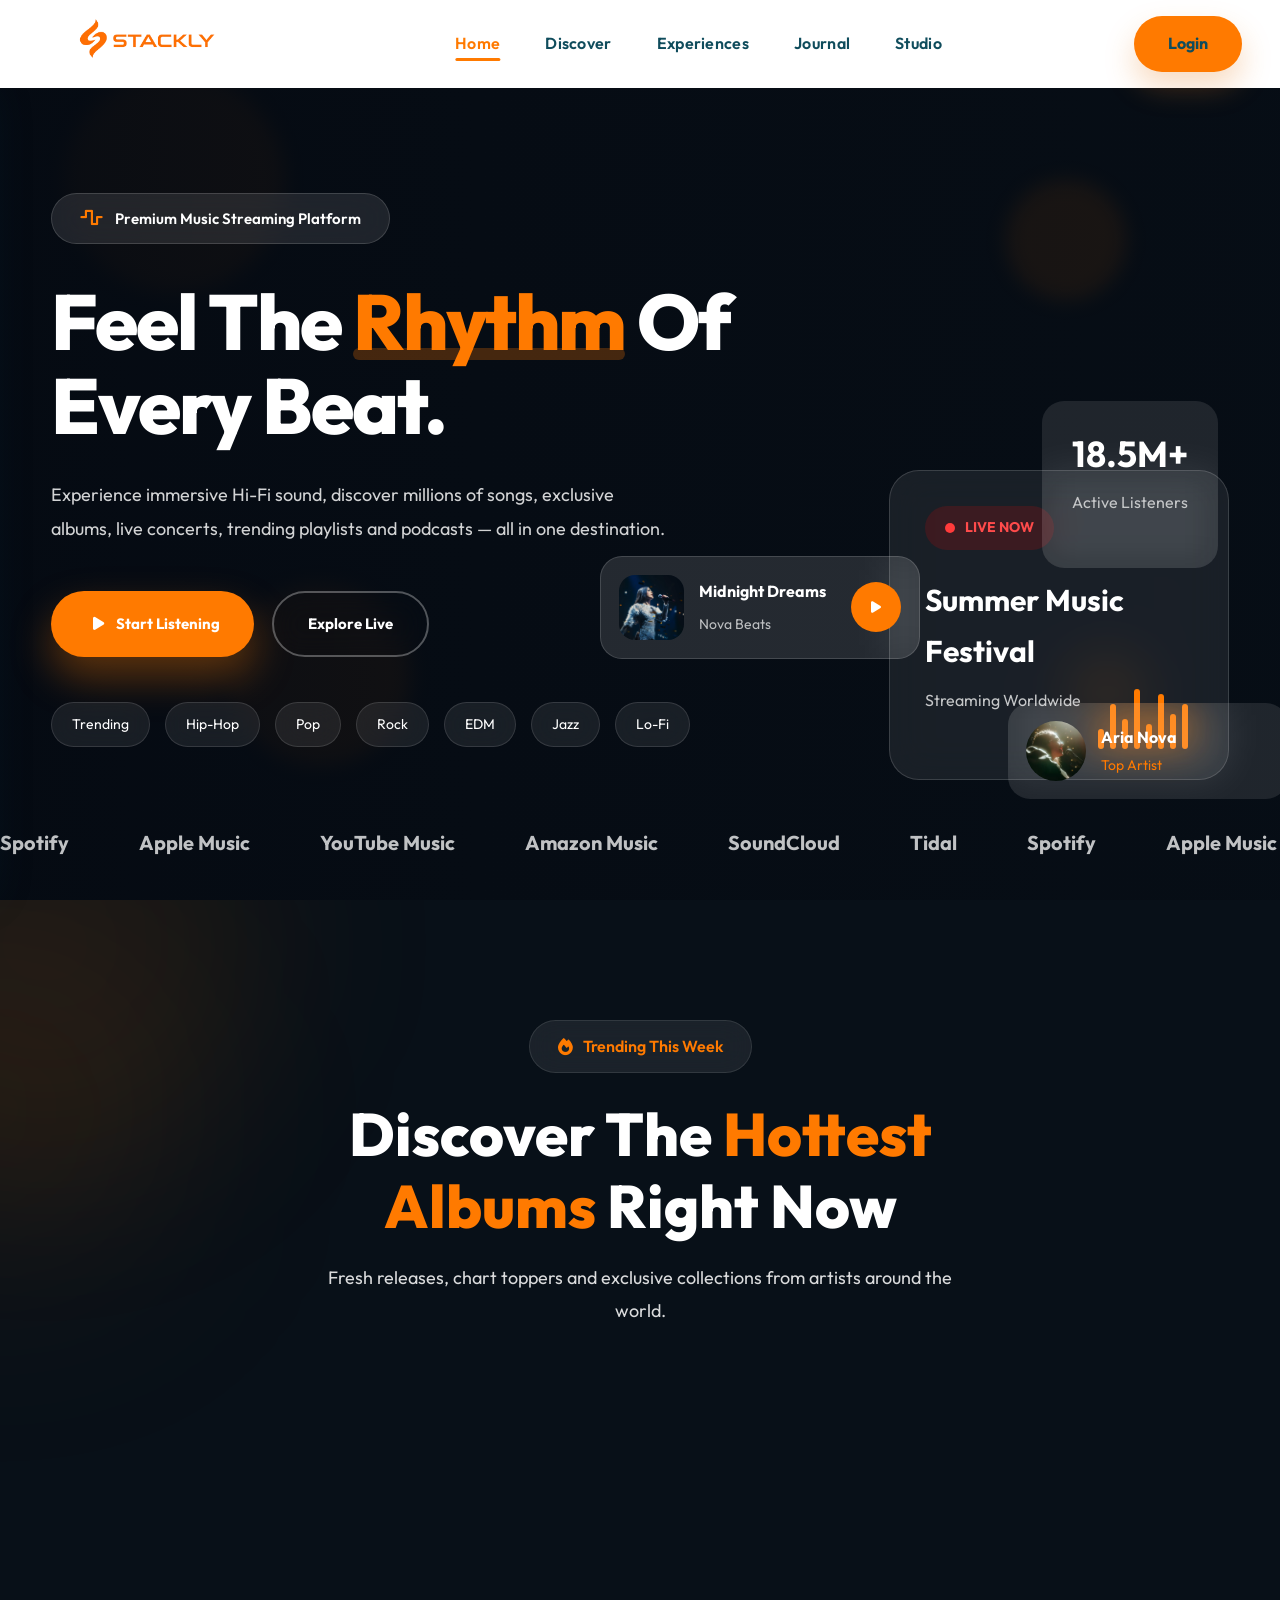
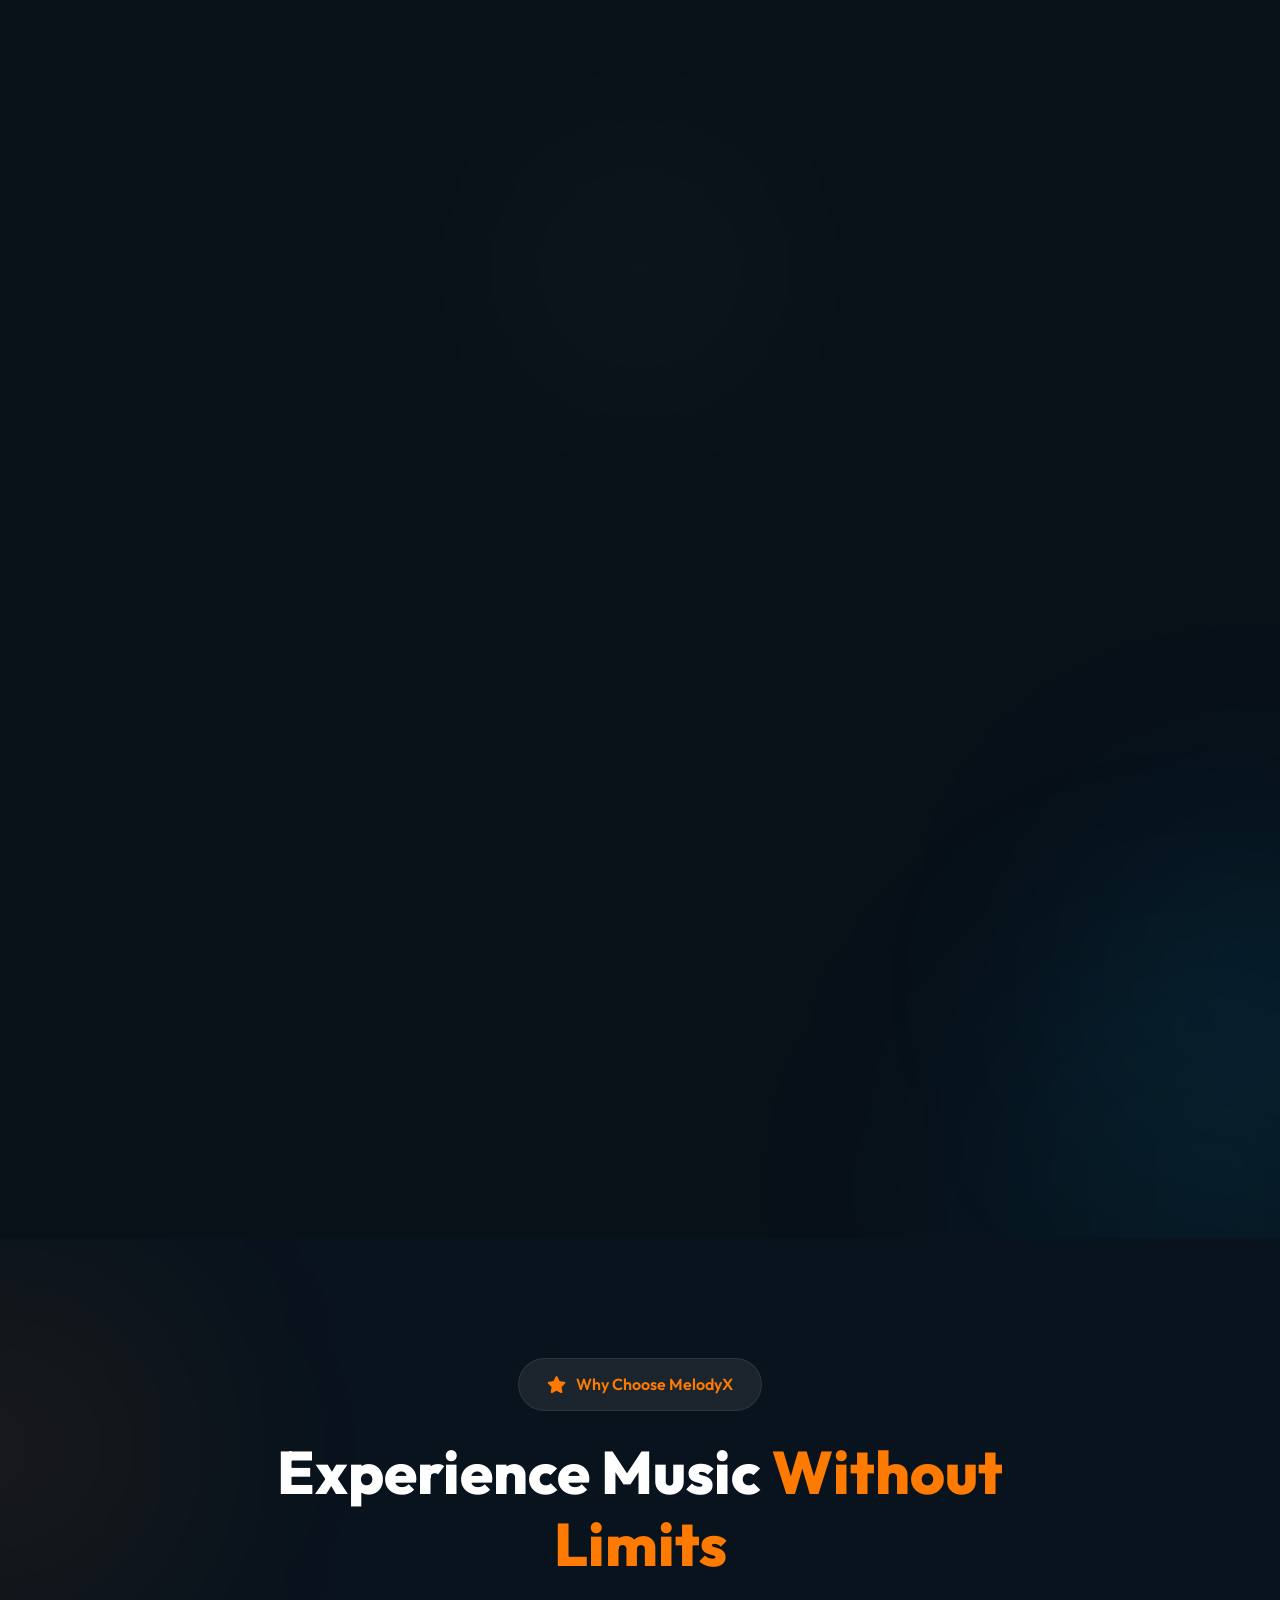
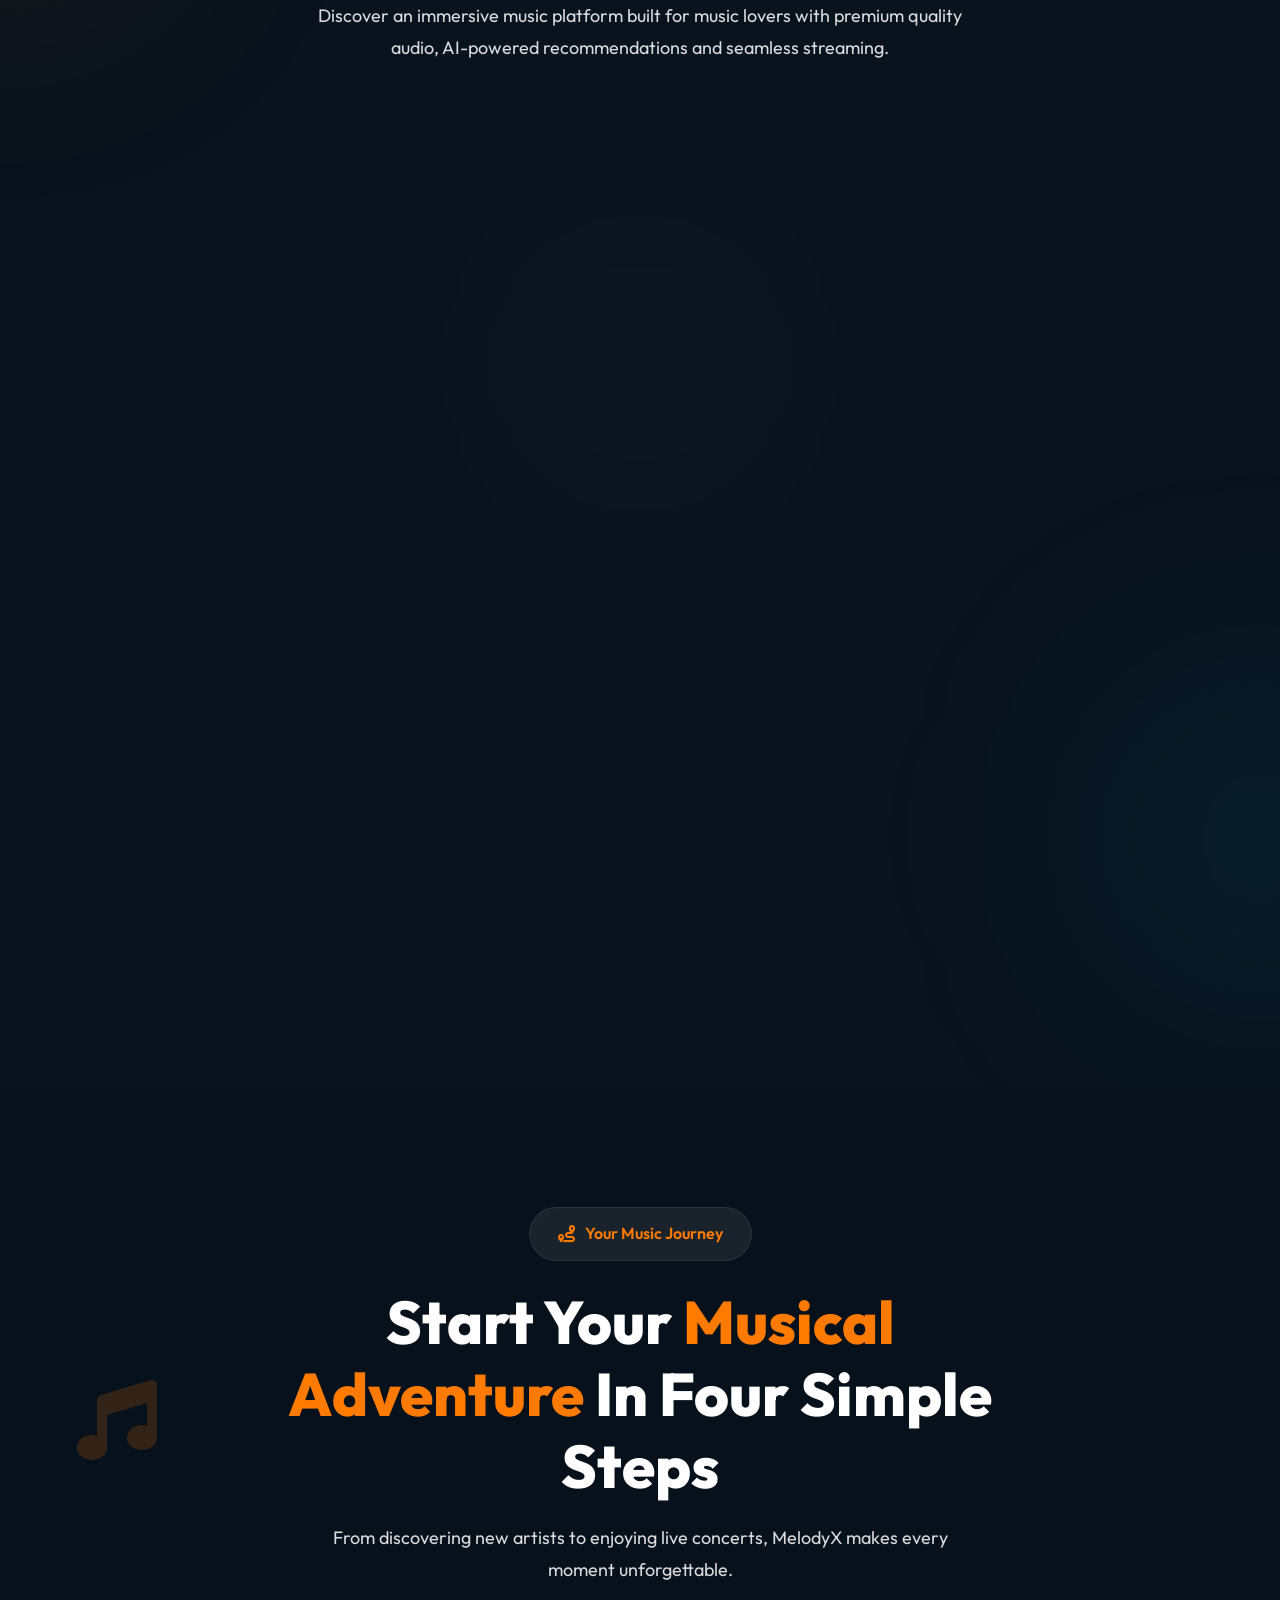
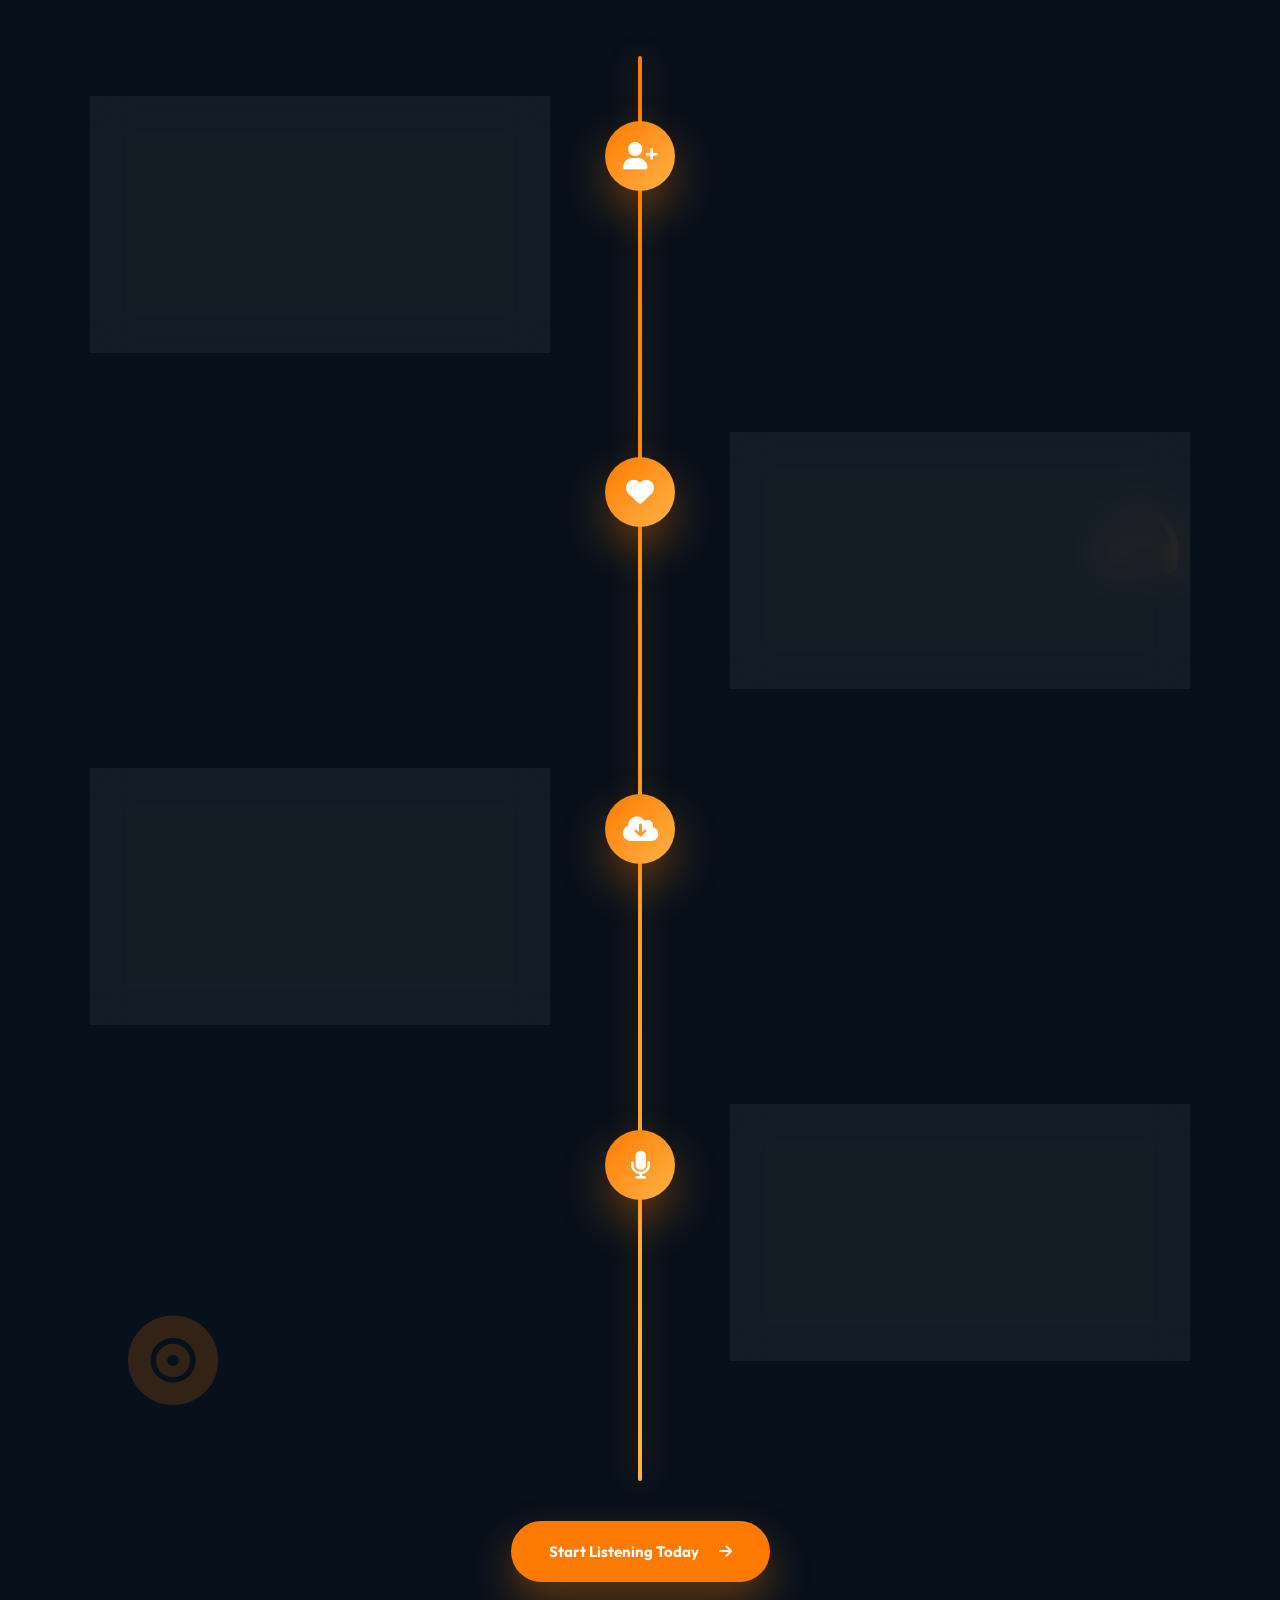
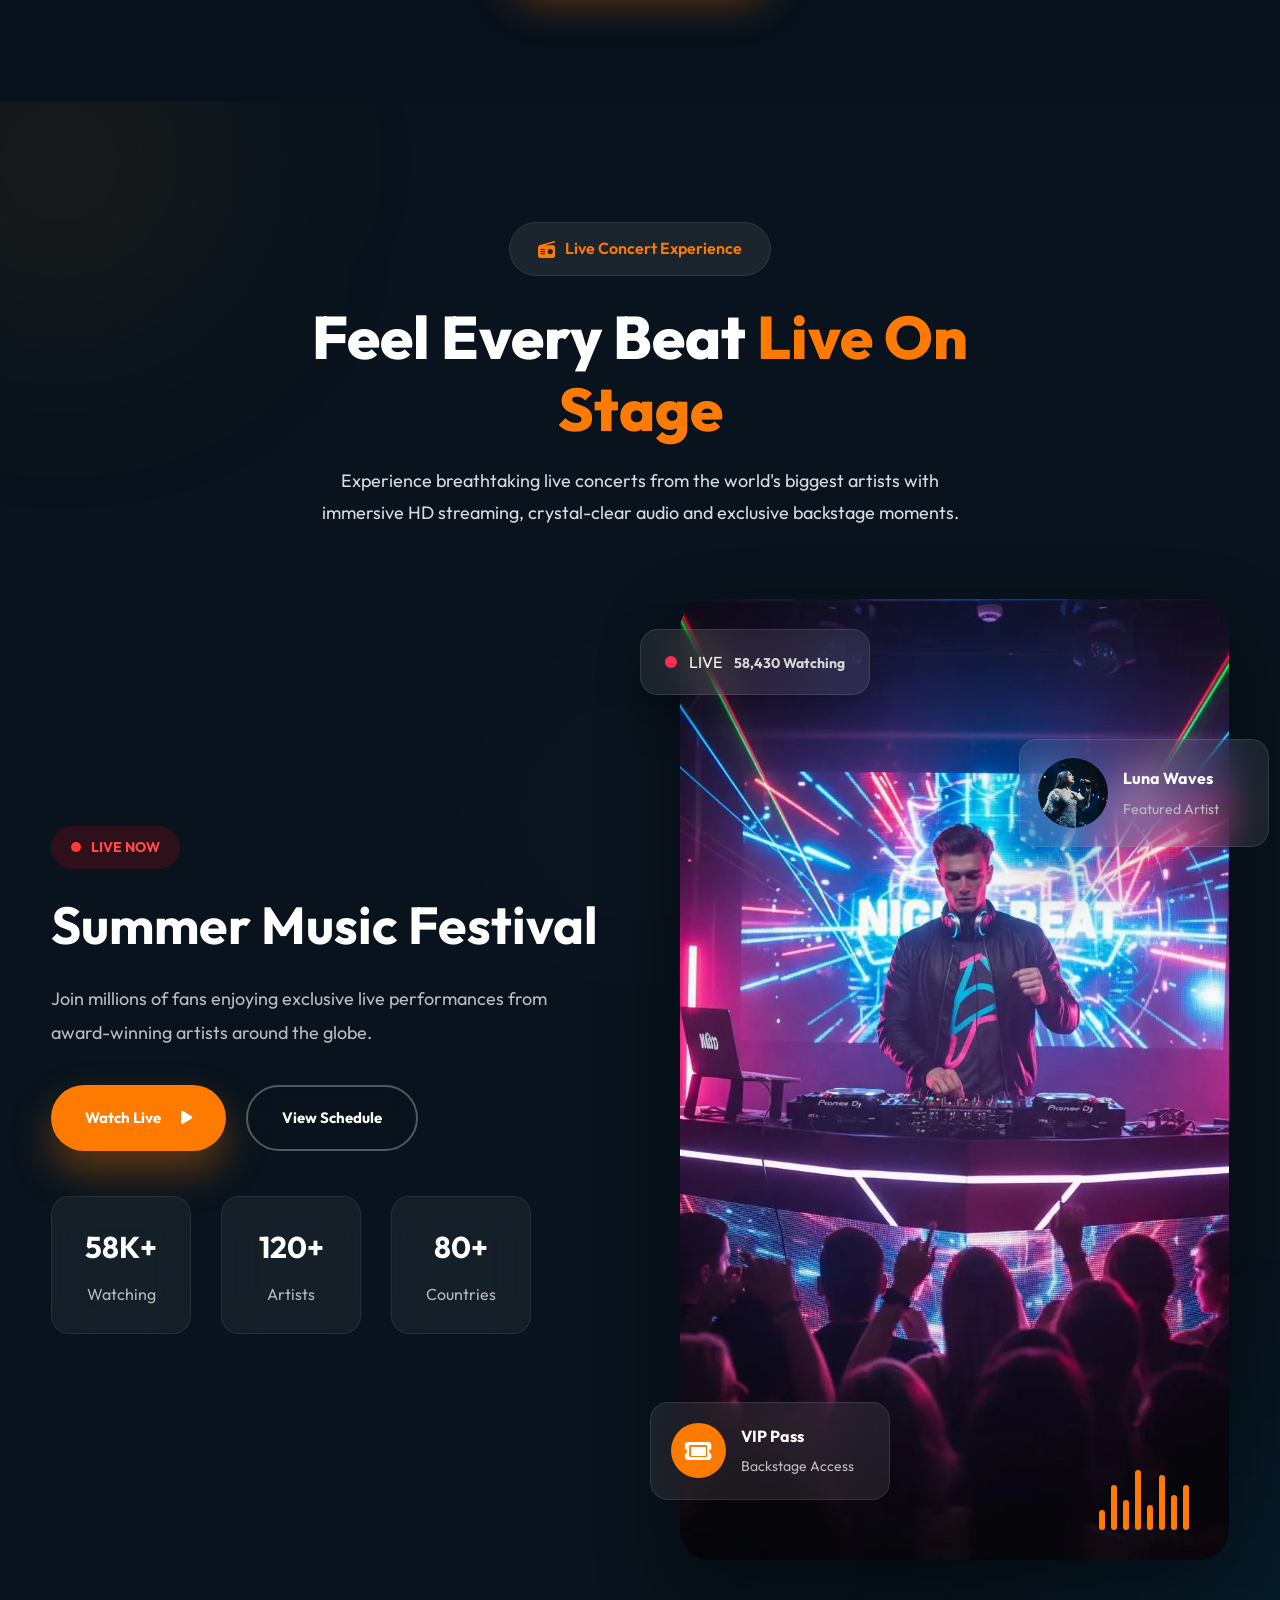
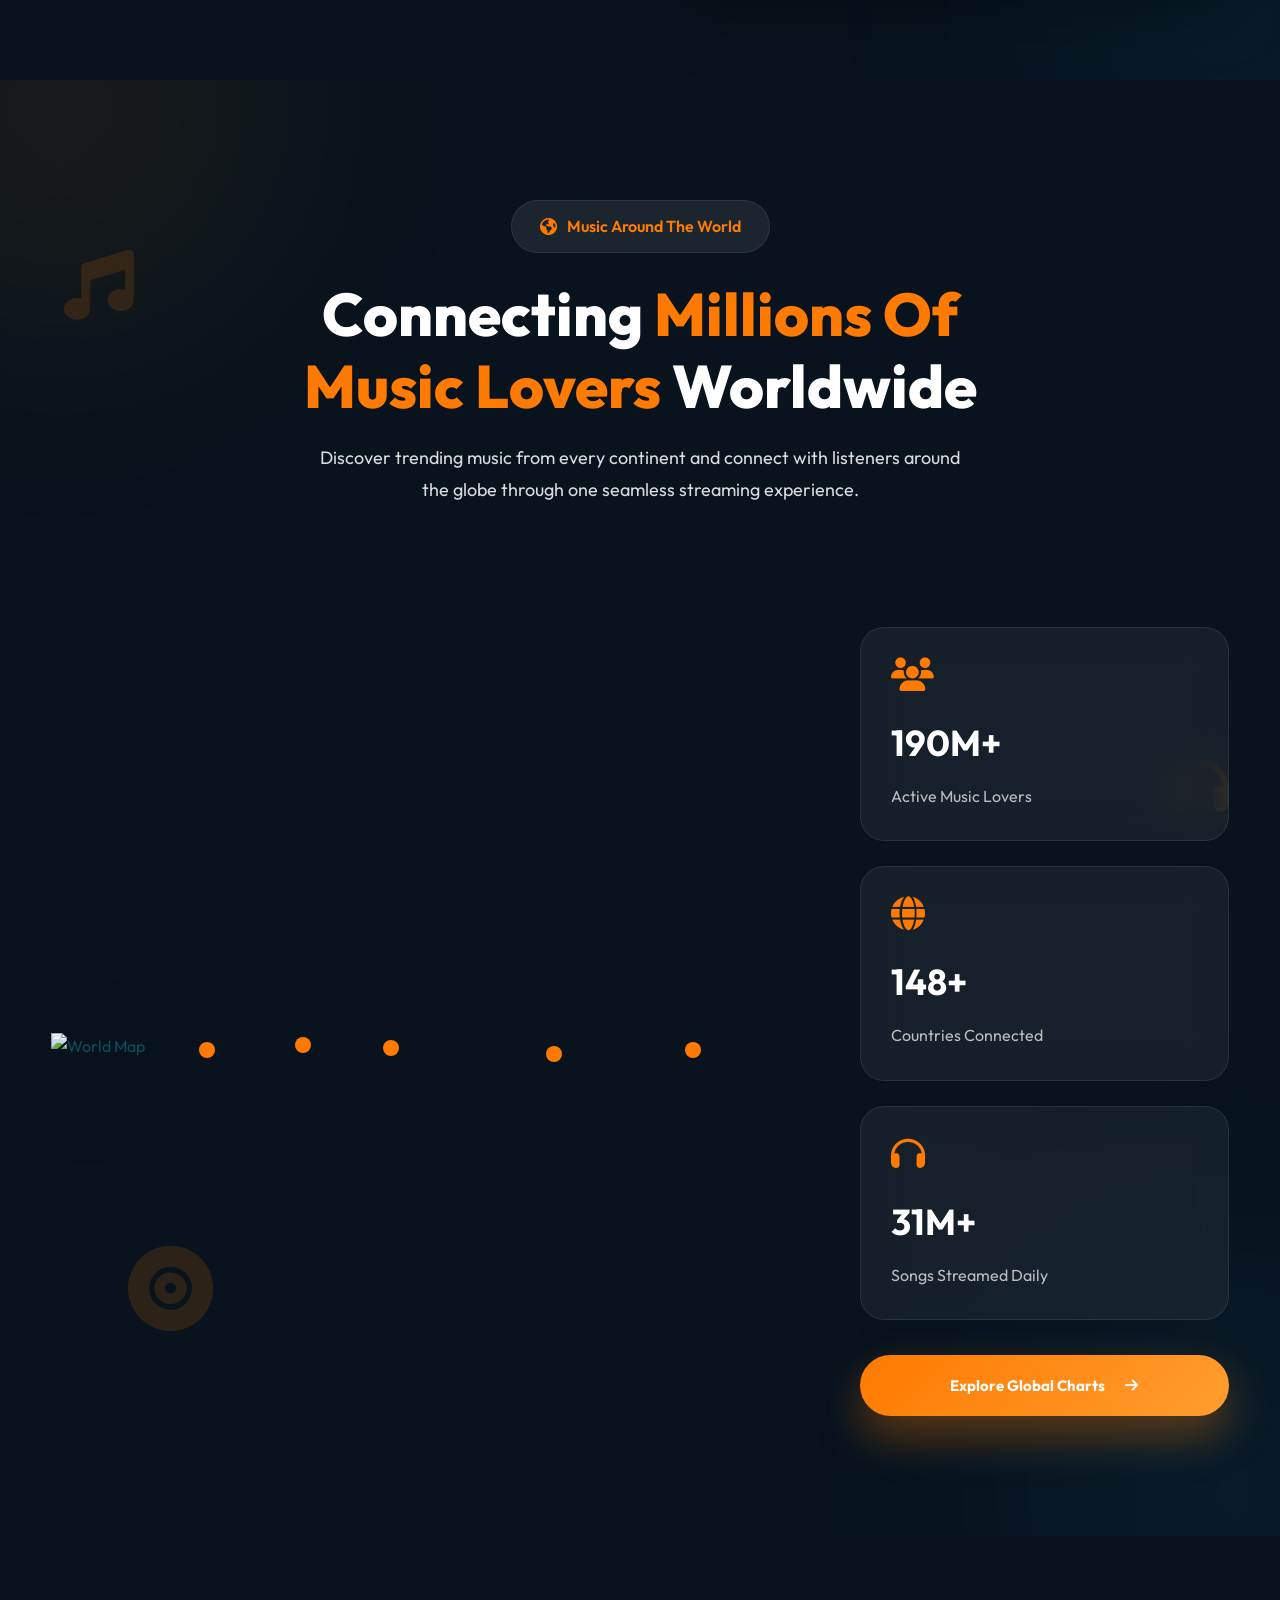
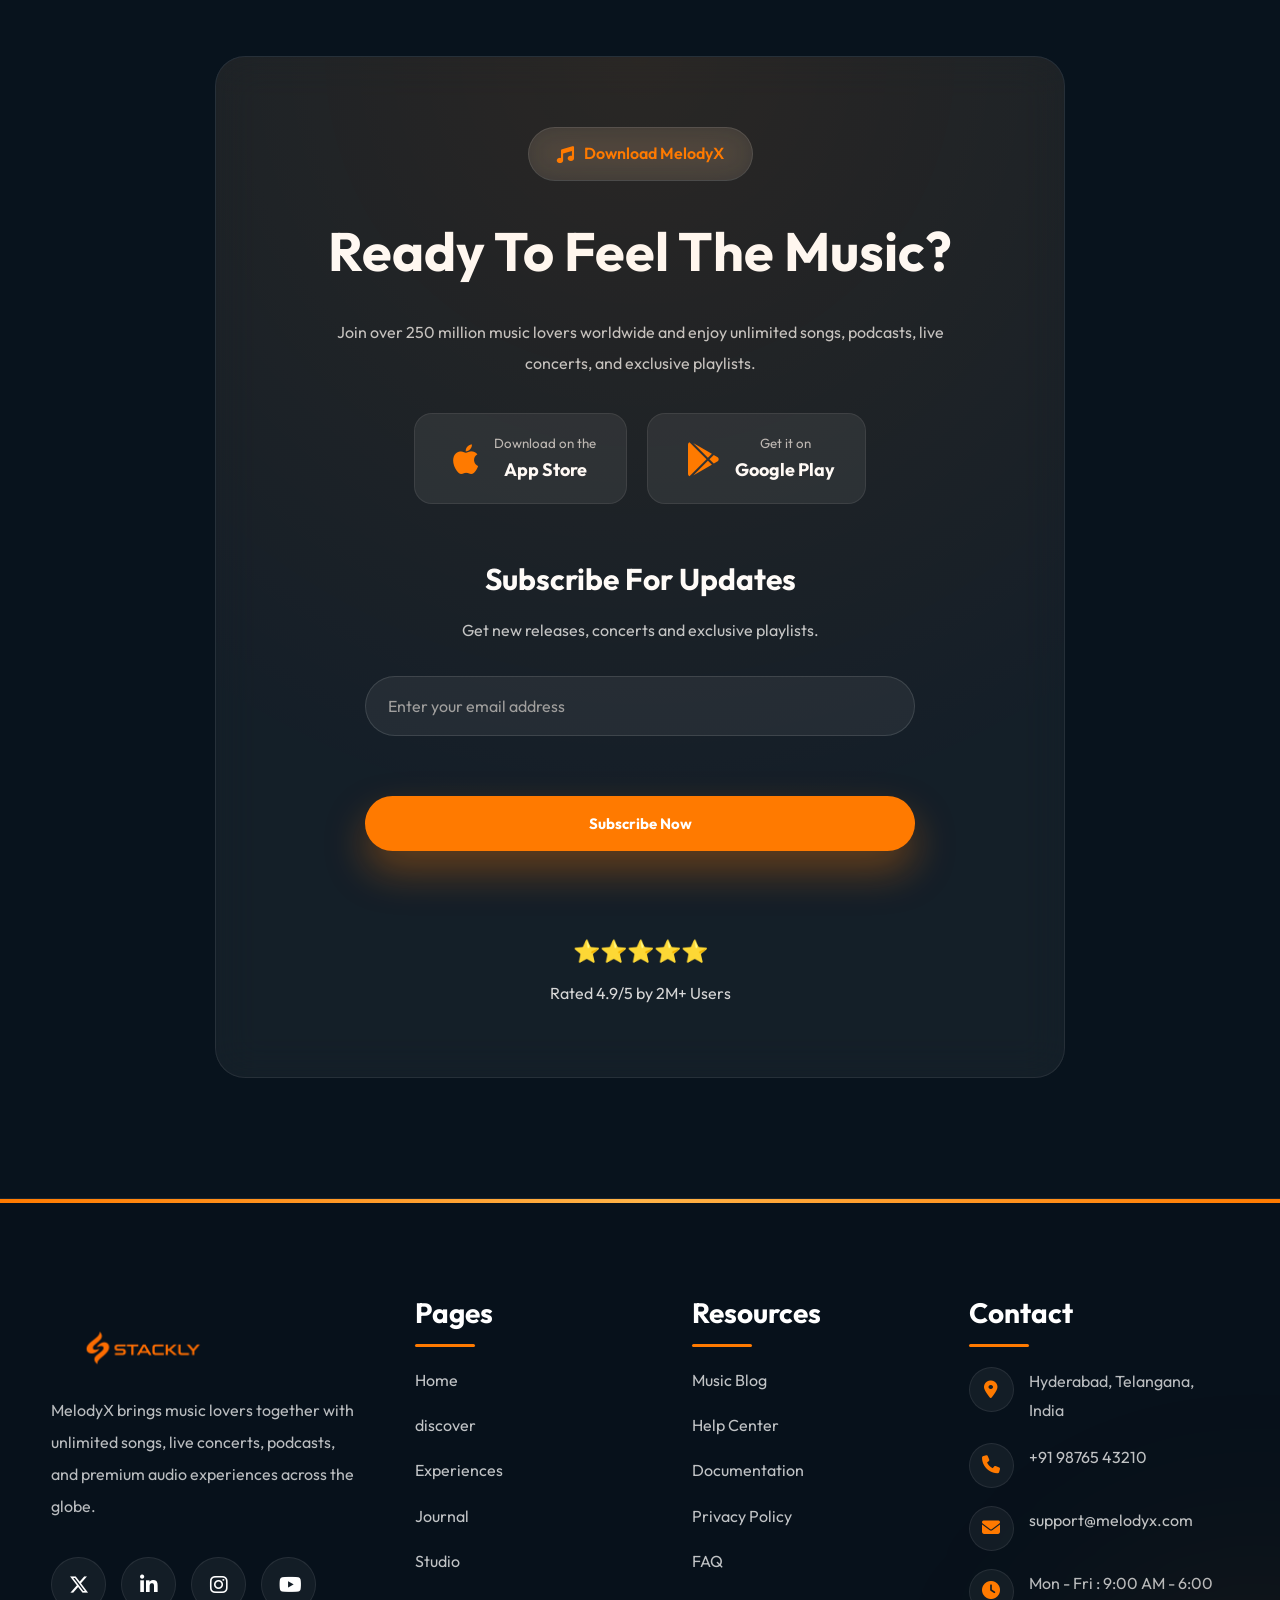
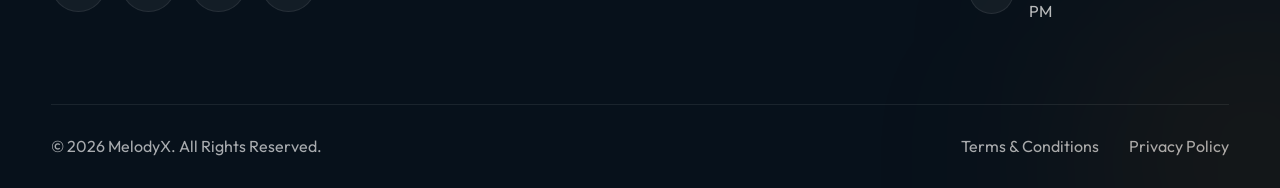
==== commit a25464a0: "first commit" ====
--- a/index.html
+++ b/index.html
@@ -431,7 +431,7 @@
 
                 </div>
 
-                <button class="play-btn">
+                <button class="play-btn" onclick="window.location.href='404.html'">
 
                     <i class="fa-solid fa-play"></i>
 
@@ -954,7 +954,7 @@
 
                     Learn More
 
-                    <i class="fa-solid fa-arrow-right"></i>
+                  <i class="fa-solid fa-arrow-right-long"></i>
 
                 </a>
 
@@ -1462,7 +1462,7 @@
 
                     </a>
 
-                    <a href="#" class="hero-btn secondary-btn">
+                    <a href="404.html" class="hero-btn secondary-btn">
 
                         View Schedule
 
@@ -1892,7 +1892,7 @@
 
             <div class="store-buttons">
 
-                <a href="#" class="store-btn">
+                <a href="404.html" class="store-btn">
 
                     <i class="fa-brands fa-apple"></i>
 
@@ -1906,7 +1906,7 @@
 
                 </a>
 
-                <a href="#" class="store-btn">
+                <a href="404.html" class="store-btn">
 
                     <i class="fa-brands fa-google-play"></i>
 
--- a/css/global.css
+++ b/css/global.css
@@ -1074,177 +1074,196 @@
 
     display:inline-block;
 
+    margin-bottom:-30px;
+
+}
+
+.footer-logo img{
+
+    width:190px;
+
+    transition:.4s;
+
+}
+
+.footer-logo:hover img{
+
+    transform:scale(1.05);
+
+}
+
+/*=========================================================
+                ABOUT
+=========================================================*/
+
+.footer-column p{
+
+    color:rgba(255,255,255,.72);
+
+    line-height:2;
+
+    margin-bottom:35px;
+
+    max-width:360px;
+
+}
+
+/*=========================================================
+                HEADINGS
+=========================================================*/
+
+.footer-column h3{
+
+    color:#fff;
+
+    font-size:28px;
+
     margin-bottom:30px;
 
-}
-
-.footer-logo img{
-
-    width:190px;
-
-    transition:.4s;
-
-}
-
-.footer-logo:hover img{
-
-    transform:scale(1.05);
-
-}
-
-/*=========================================================
-                ABOUT
-=========================================================*/
-
-.footer-column p{
-
-    color:rgba(255,255,255,.72);
-
-    line-height:2;
-
-    margin-bottom:35px;
-
-    max-width:360px;
-
-}
-
-/*=========================================================
-                HEADINGS
-=========================================================*/
-
-.footer-column h3{
+    position:relative;
+
+}
+
+.footer-column h3::after{
+
+    content:"";
+
+    position:absolute;
+
+    left:0;
+
+    bottom:-10px;
+
+    width:60px;
+
+    height:3px;
+
+    border-radius:10px;
+
+    background:#ff7a00;
+
+}
+
+/*=========================================================
+                LINKS
+=========================================================*/
+
+.footer-column ul{
+
+    list-style:none;
+
+    padding:0;
+
+    margin:0;
+
+}
+
+.footer-column ul li{
+
+    margin-bottom:18px;
+
+}
+
+.footer-column ul li a{
+
+    position:relative;
+
+    color:rgba(255,255,255,.75);
+
+    transition:.35s;
+
+}
+
+.footer-column ul li a::after{
+
+    content:"";
+
+    position:absolute;
+
+    left:0;
+
+    bottom:-4px;
+
+    width:0;
+
+    height:2px;
+
+    background:#ff7a00;
+
+    transition:.35s;
+
+}
+
+.footer-column ul li a:hover{
+
+    color:#ff7a00;
+
+    padding-left:8px;
+
+}
+
+.footer-column ul li a:hover::after{
+
+    width:100%;
+
+}
+
+/*=========================================================
+                SOCIAL ICONS
+=========================================================*/
+
+.footer-social{
+
+    display:flex;
+
+    gap:15px;
+
+    flex-wrap:wrap;
+
+}
+
+.footer-social a{
+
+    width:55px;
+
+    height:55px;
+
+    display:flex;
+
+    align-items:center;
+
+    justify-content:center;
+
+    border-radius:50%;
+
+    background:rgba(255,255,255,.05);
+
+    border:1px solid rgba(255,255,255,.08);
 
     color:#fff;
 
-    font-size:28px;
-
-    margin-bottom:30px;
-
-    position:relative;
-
-}
-
-.footer-column h3::after{
-
-    content:"";
-
-    position:absolute;
-
-    left:0;
-
-    bottom:-10px;
-
-    width:60px;
-
-    height:3px;
-
-    border-radius:10px;
-
-    background:#ff7a00;
-
-}
-
-/*=========================================================
-                LINKS
-=========================================================*/
-
-.footer-column ul{
-
-    list-style:none;
-
-    padding:0;
+    font-size:20px;
+
+    transition:.35s;
+       padding:0;   
+
+}
+.footer-social a i{
 
     margin:0;
 
-}
-
-.footer-column ul li{
-
-    margin-bottom:18px;
-
-}
-
-.footer-column ul li a{
-
-    position:relative;
-
-    color:rgba(255,255,255,.75);
-
-    transition:.35s;
-
-}
-
-.footer-column ul li a::after{
-
-    content:"";
-
-    position:absolute;
-
-    left:0;
-
-    bottom:-4px;
-
-    width:0;
-
-    height:2px;
-
-    background:#ff7a00;
-
-    transition:.35s;
-
-}
-
-.footer-column ul li a:hover{
-
-    color:#ff7a00;
-
-    padding-left:8px;
-
-}
-
-.footer-column ul li a:hover::after{
-
-    width:100%;
-
-}
-
-/*=========================================================
-                SOCIAL ICONS
-=========================================================*/
-
-.footer-social{
-
-    display:flex;
-
-    gap:15px;
-
-    flex-wrap:wrap;
-
-}
-
-.footer-social a{
-
-    width:55px;
-
-    height:55px;
-
-    display:flex;
-
-    align-items:center;
-
-    justify-content:center;
-
-    border-radius:50%;
-
-    background:rgba(255,255,255,.05);
-
-    border:1px solid rgba(255,255,255,.08);
-
-    color:#fff;
-
-    font-size:20px;
-
-    transition:.35s;
+    line-height:1;
+
+}
+
+.footer-social a i{
+
+    width:20px;
+
+    text-align:center;
+    align-items: center;
+
+    display:inline-block;
 
 }
 
--- a/css/home.css
+++ b/css/home.css
@@ -3965,7 +3965,7 @@
 
 .world-content .hero-btn{
 
-    margin-top:40px;
+    margin-top:60px;
 
     display:inline-flex;
 
@@ -4676,3 +4676,16 @@
 
 }
 
+a i{
+
+    margin-left:8px;
+
+    transition:.3s ease;
+
+}
+
+a:hover i{
+
+    transform:translateX(6px);
+
+}
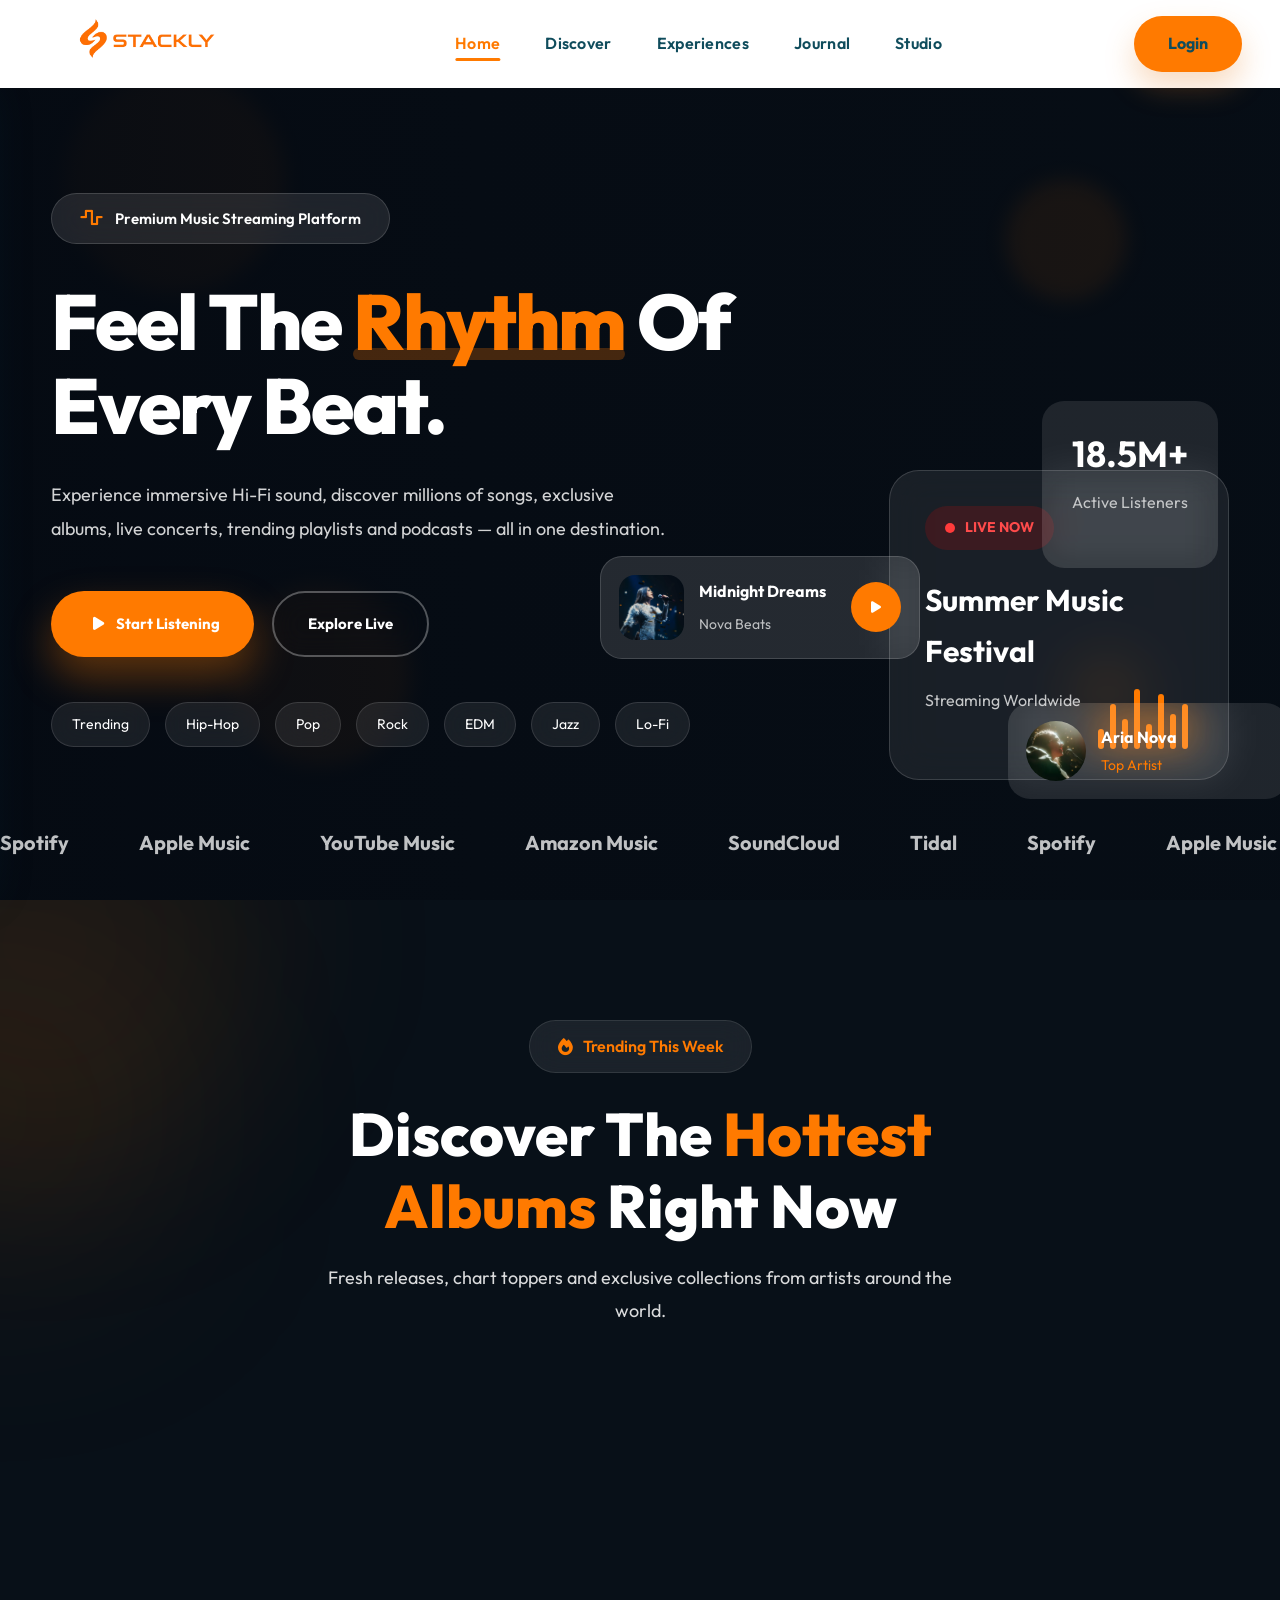
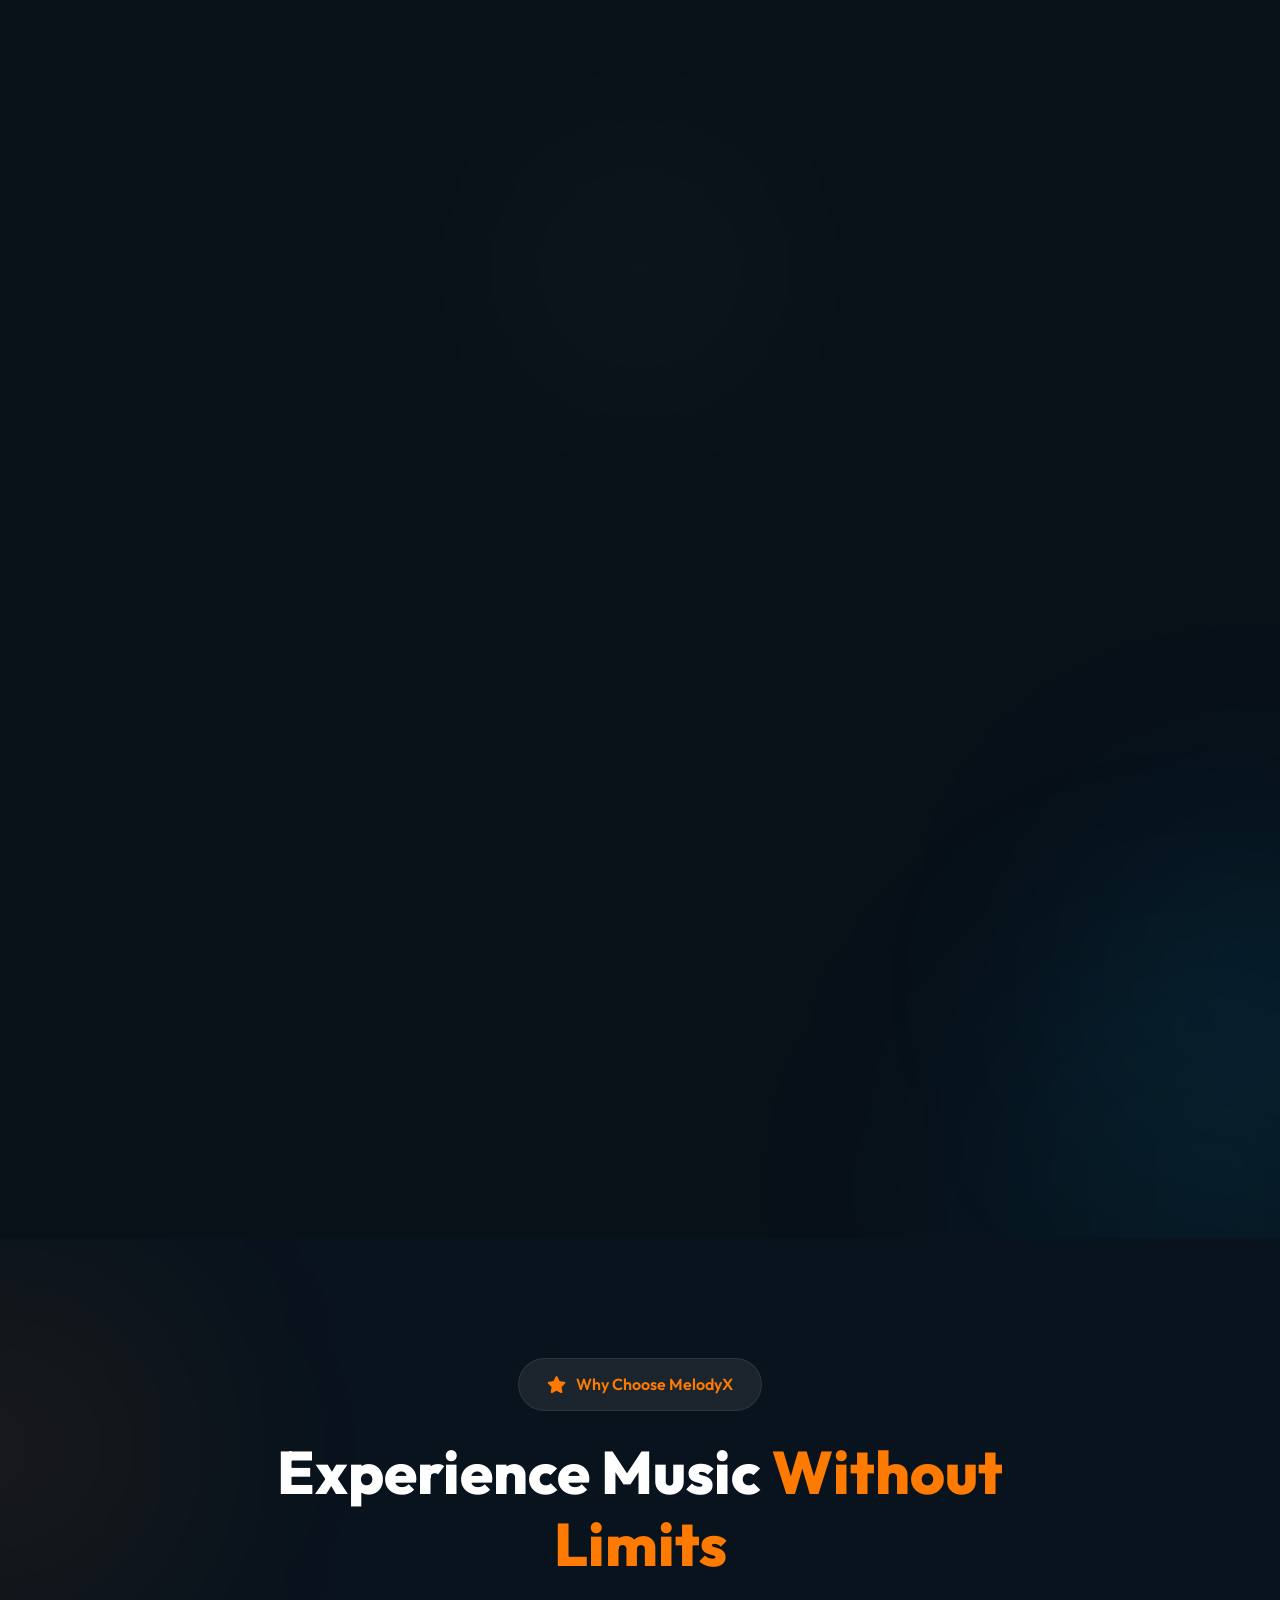
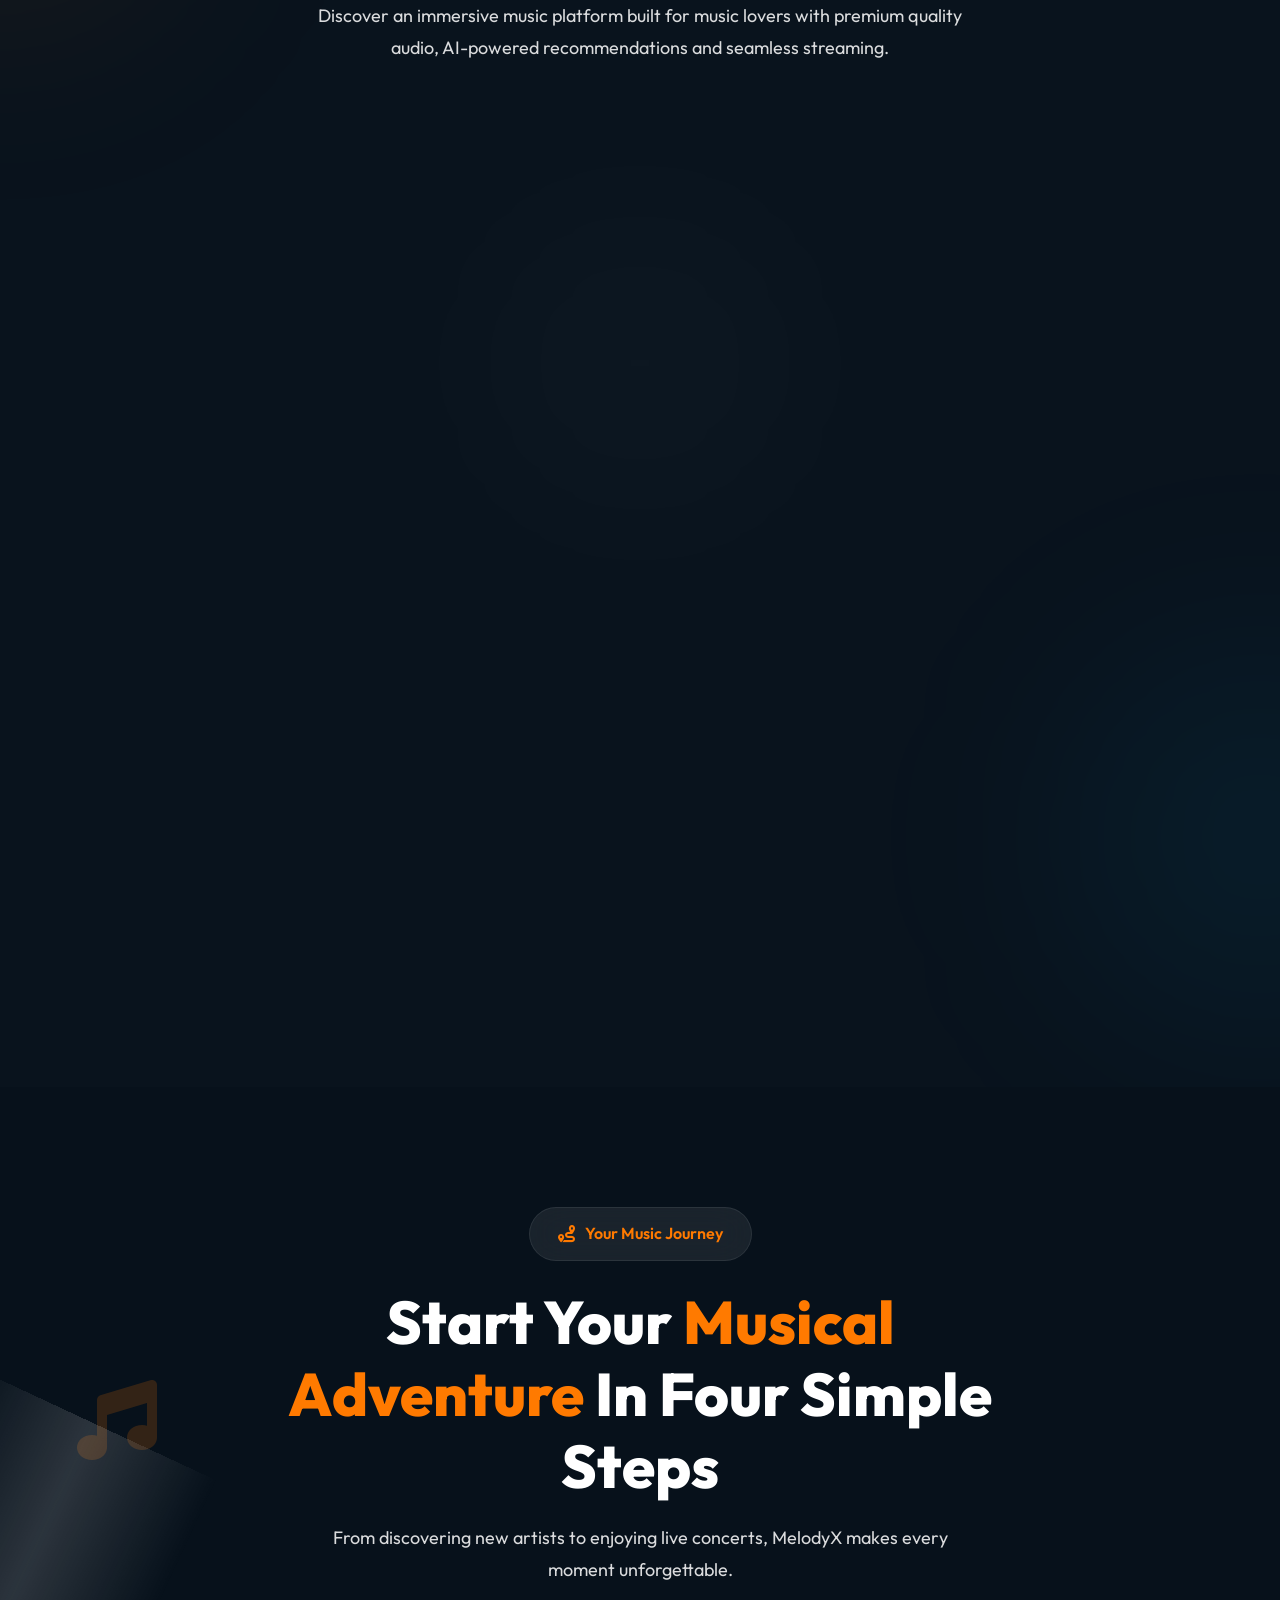
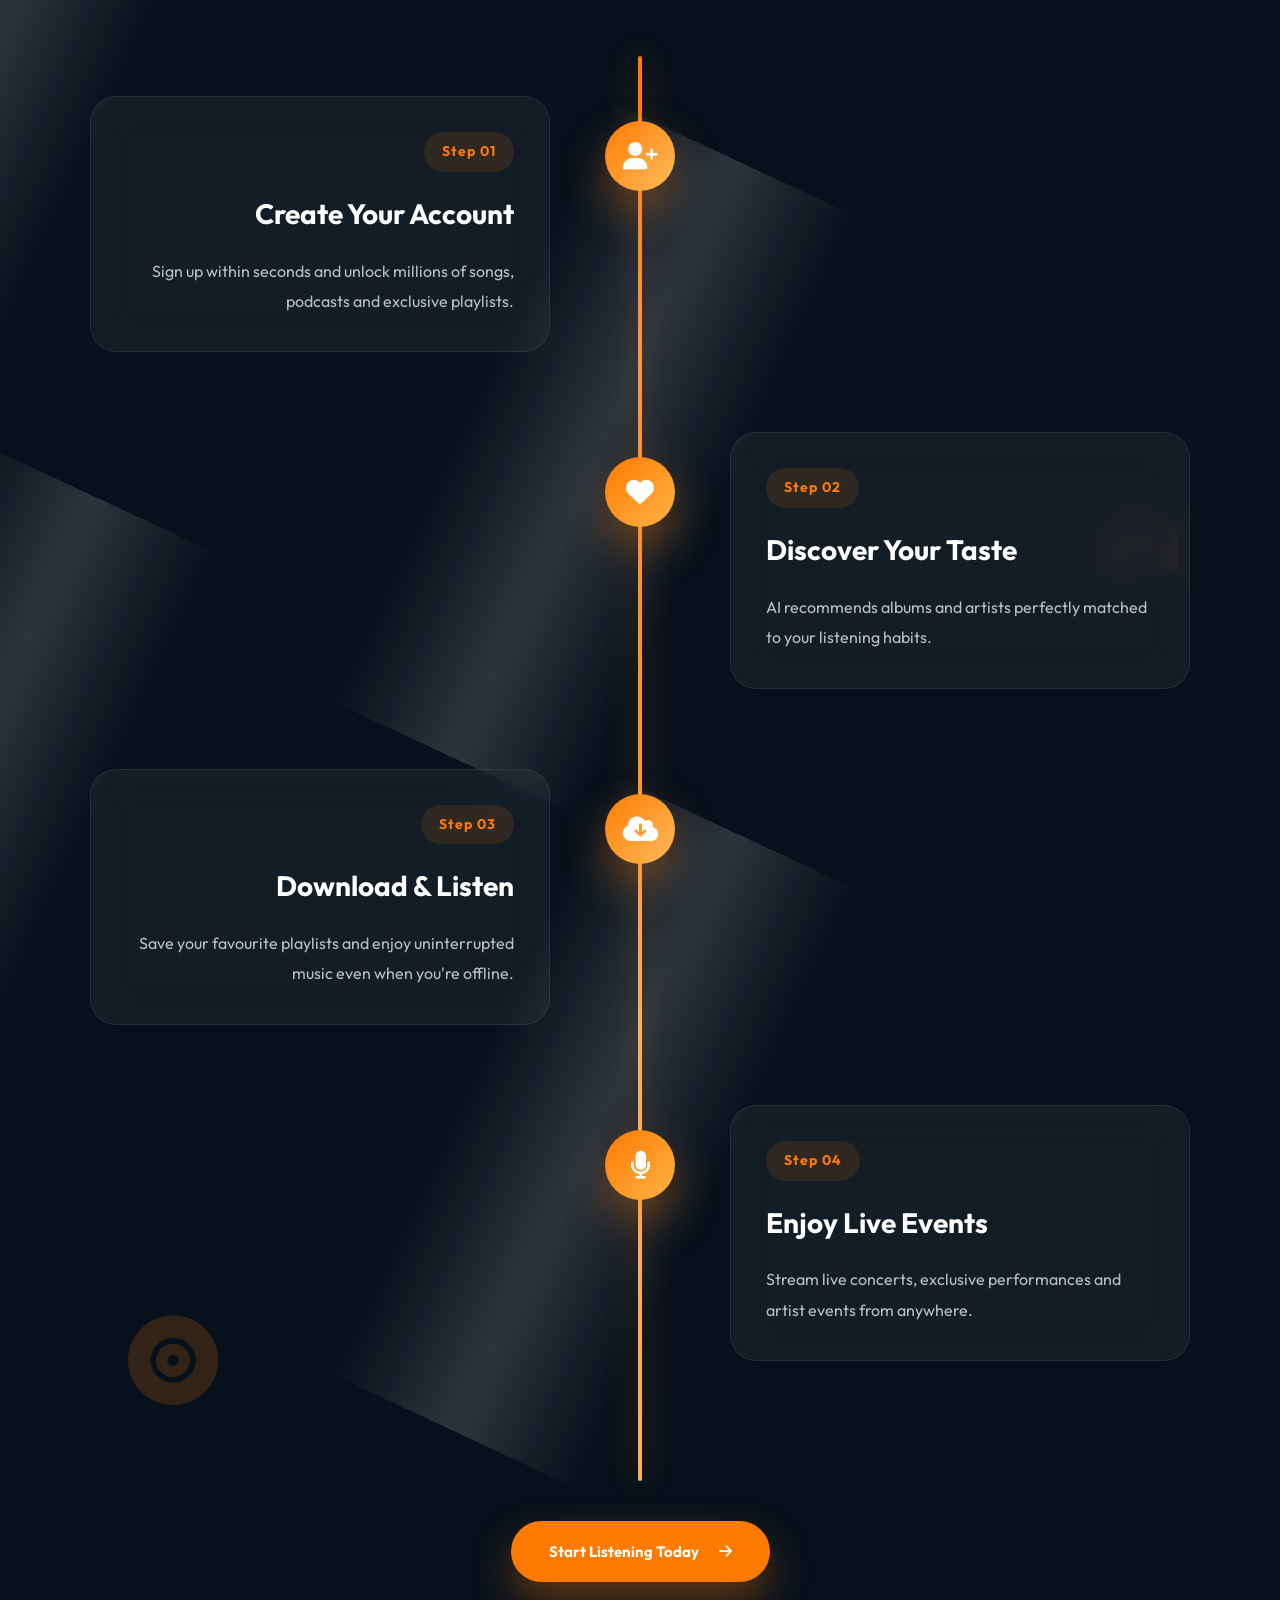
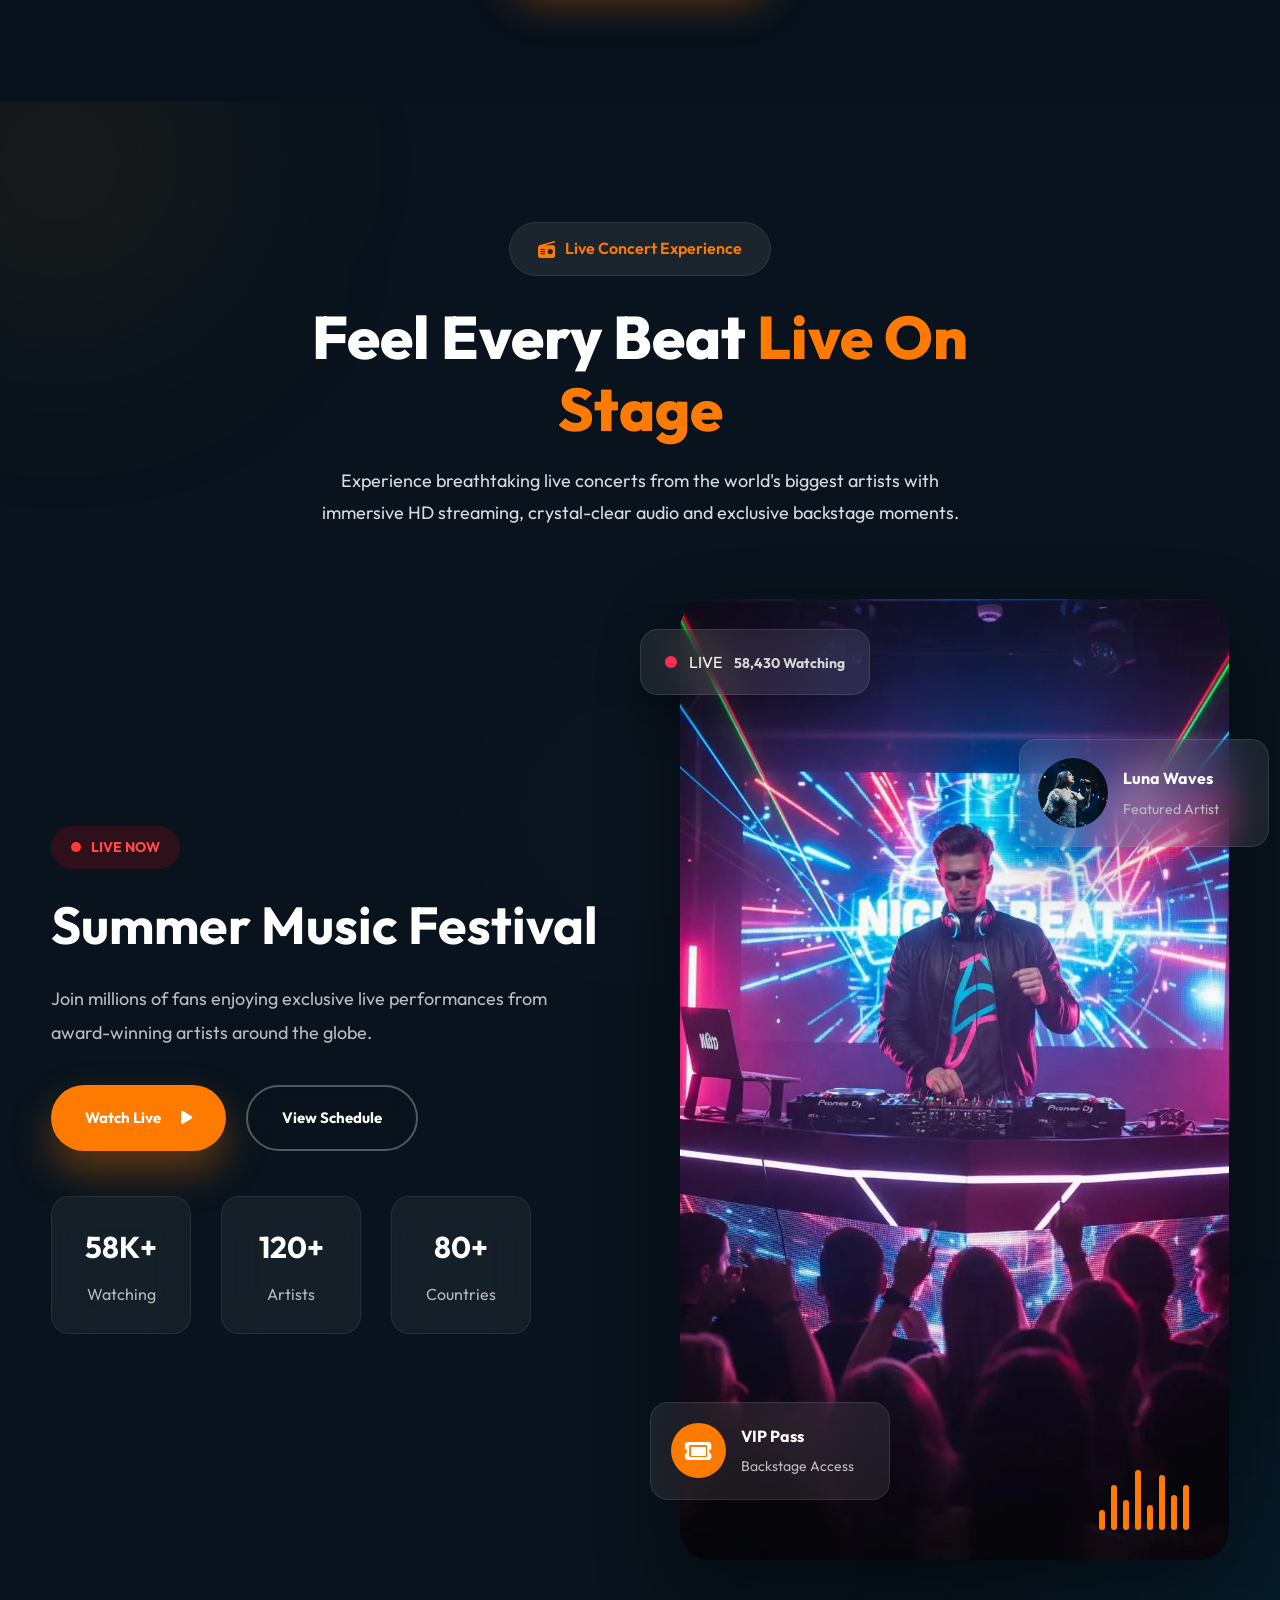
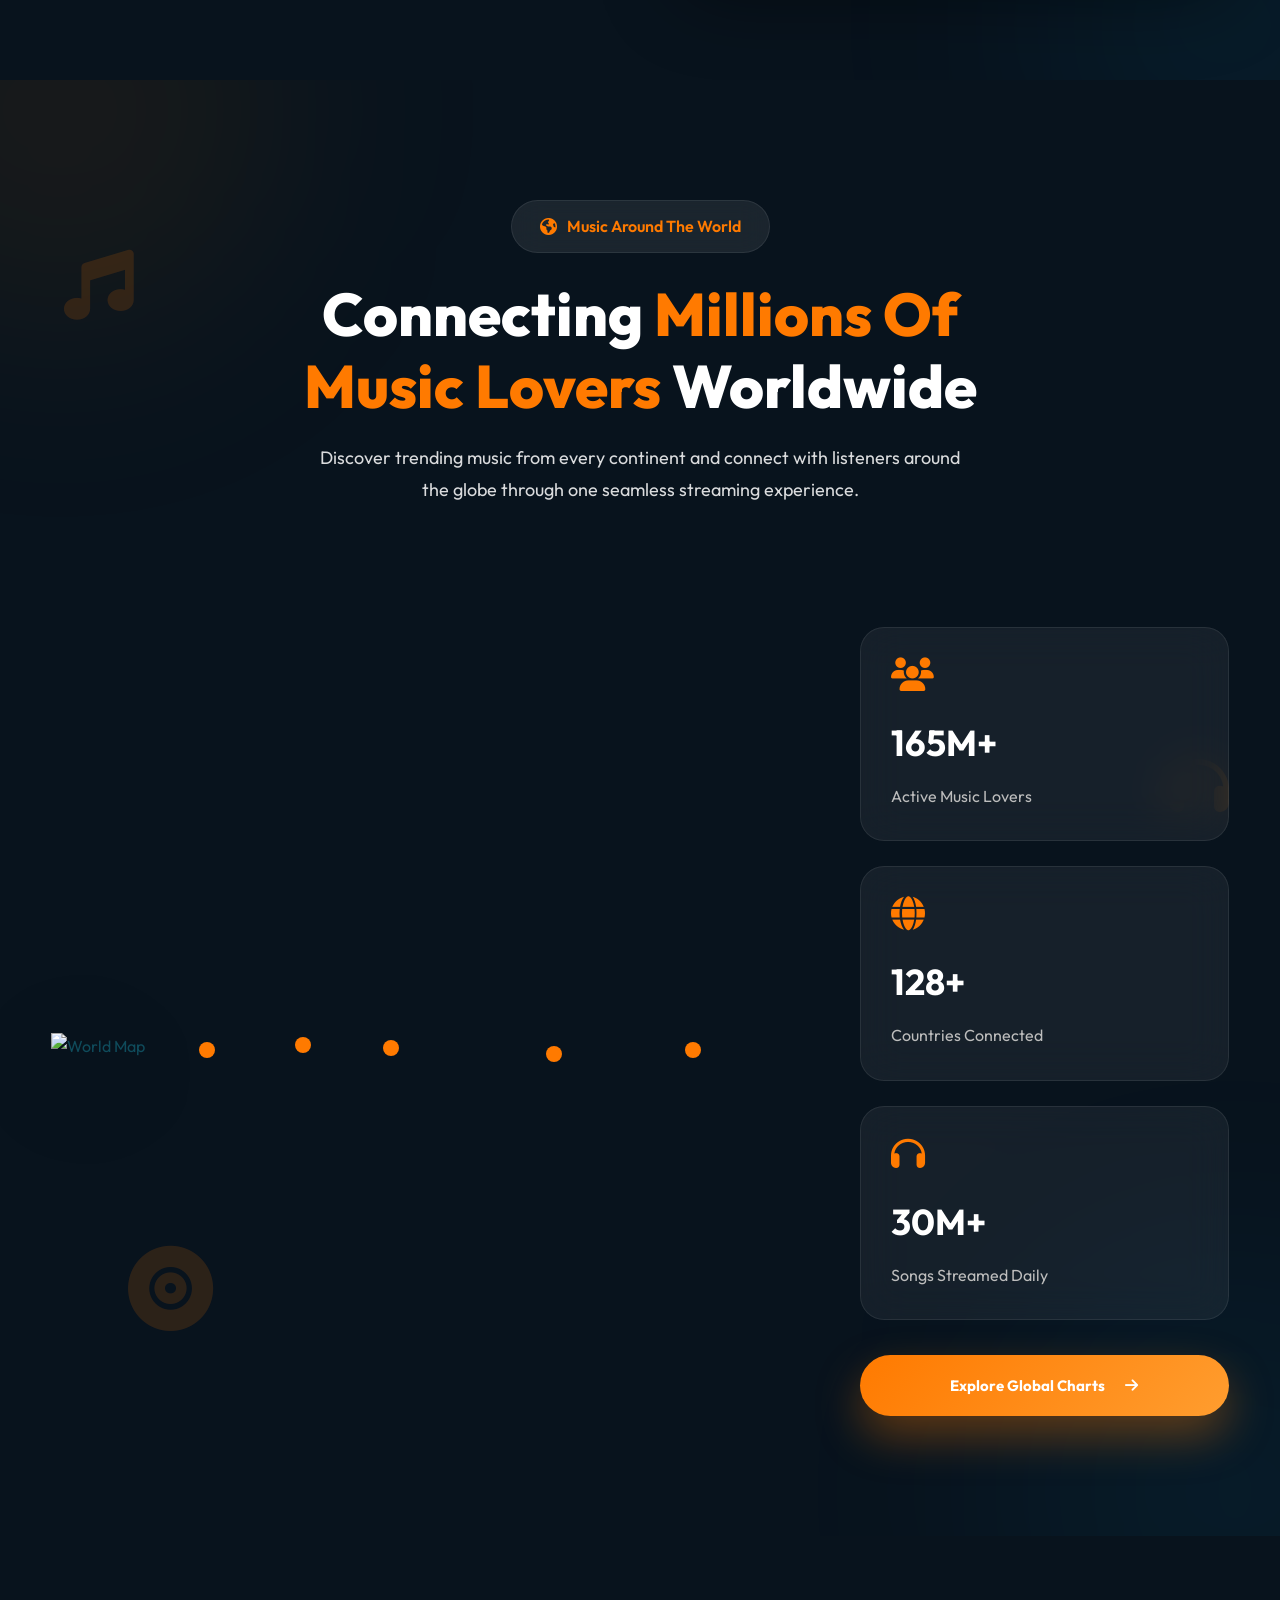
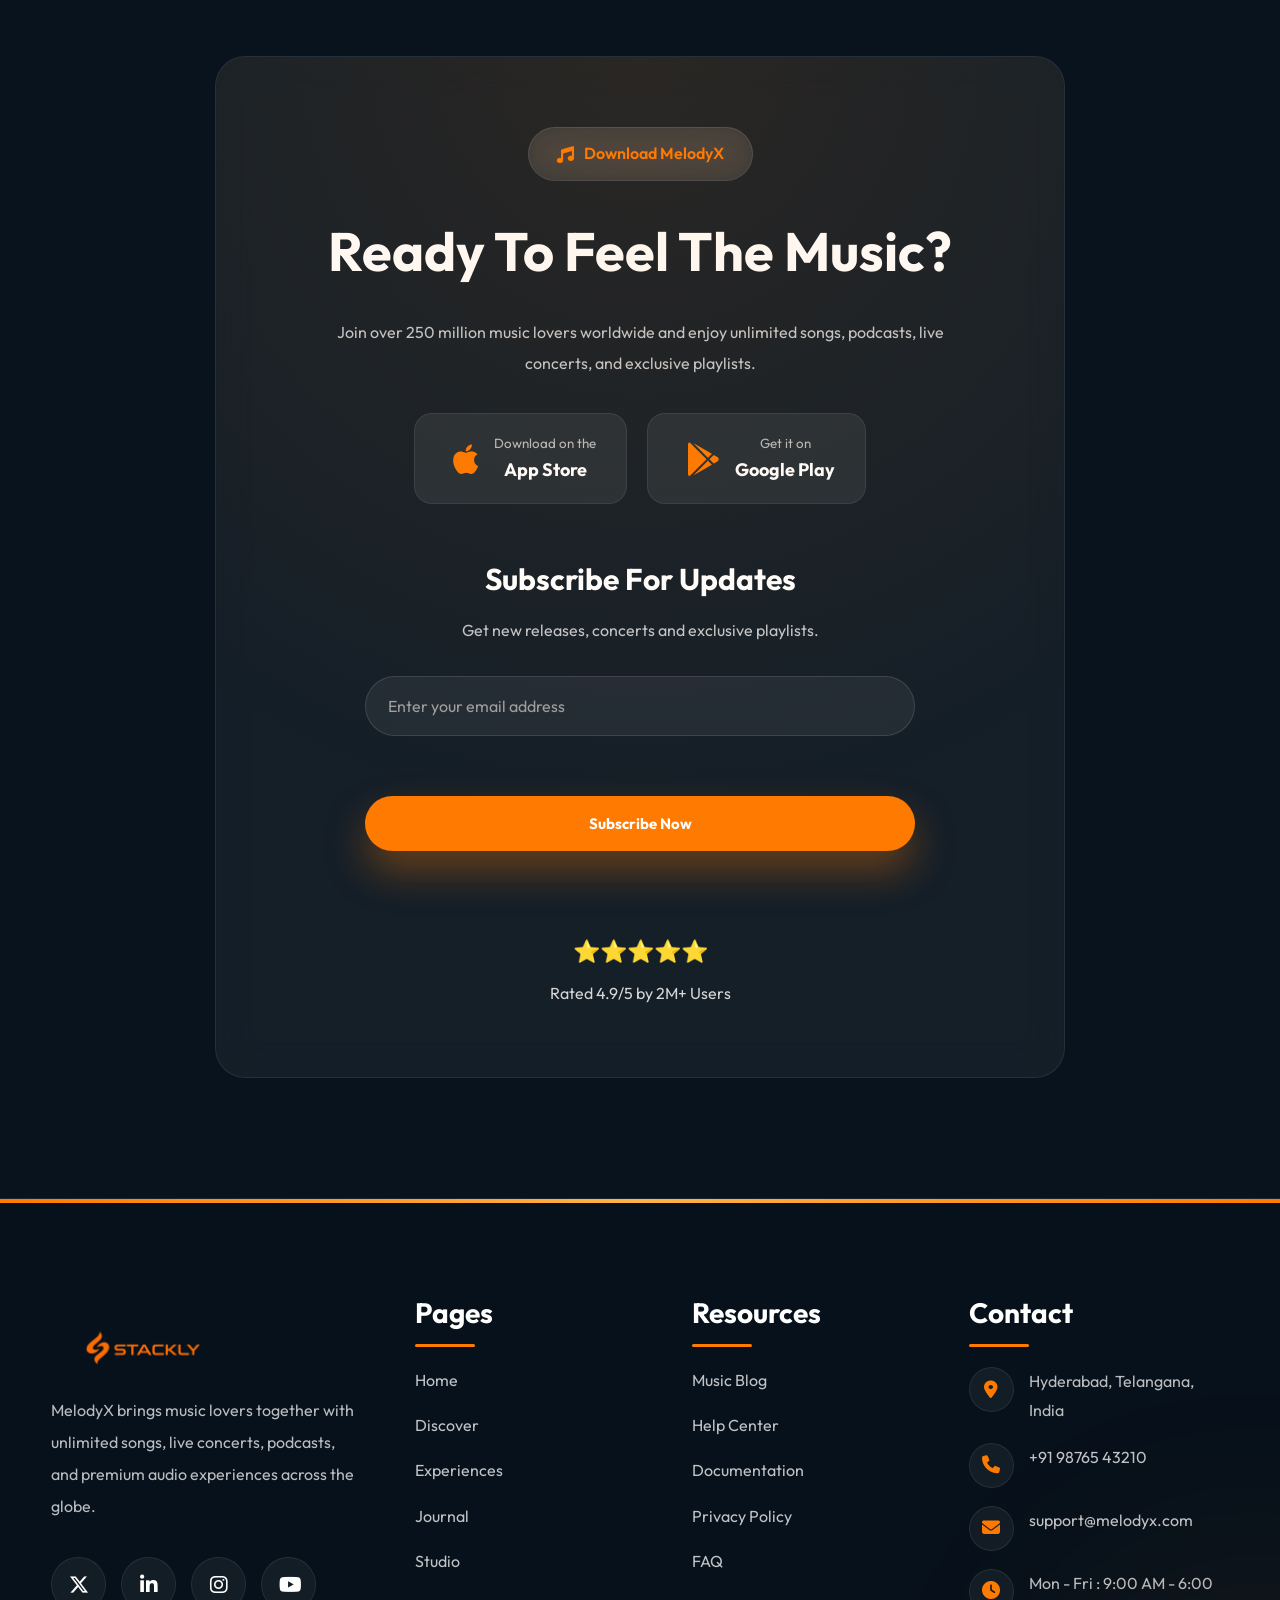
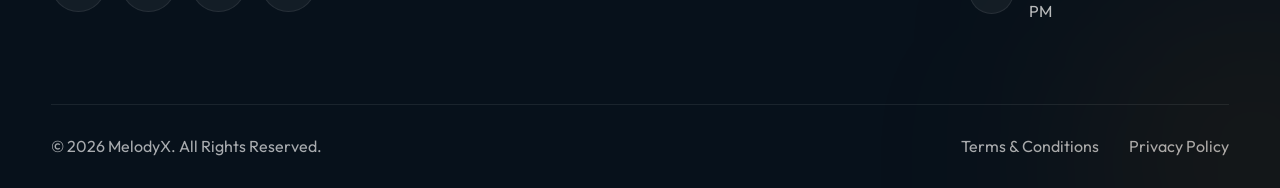
==== commit 2e56b97f: "Updated website" ====
--- a/index.html
+++ b/index.html
@@ -2088,7 +2088,7 @@
 
                         <a href="discover.html">
 
-                            discover
+                            Discover
 
                         </a>
 
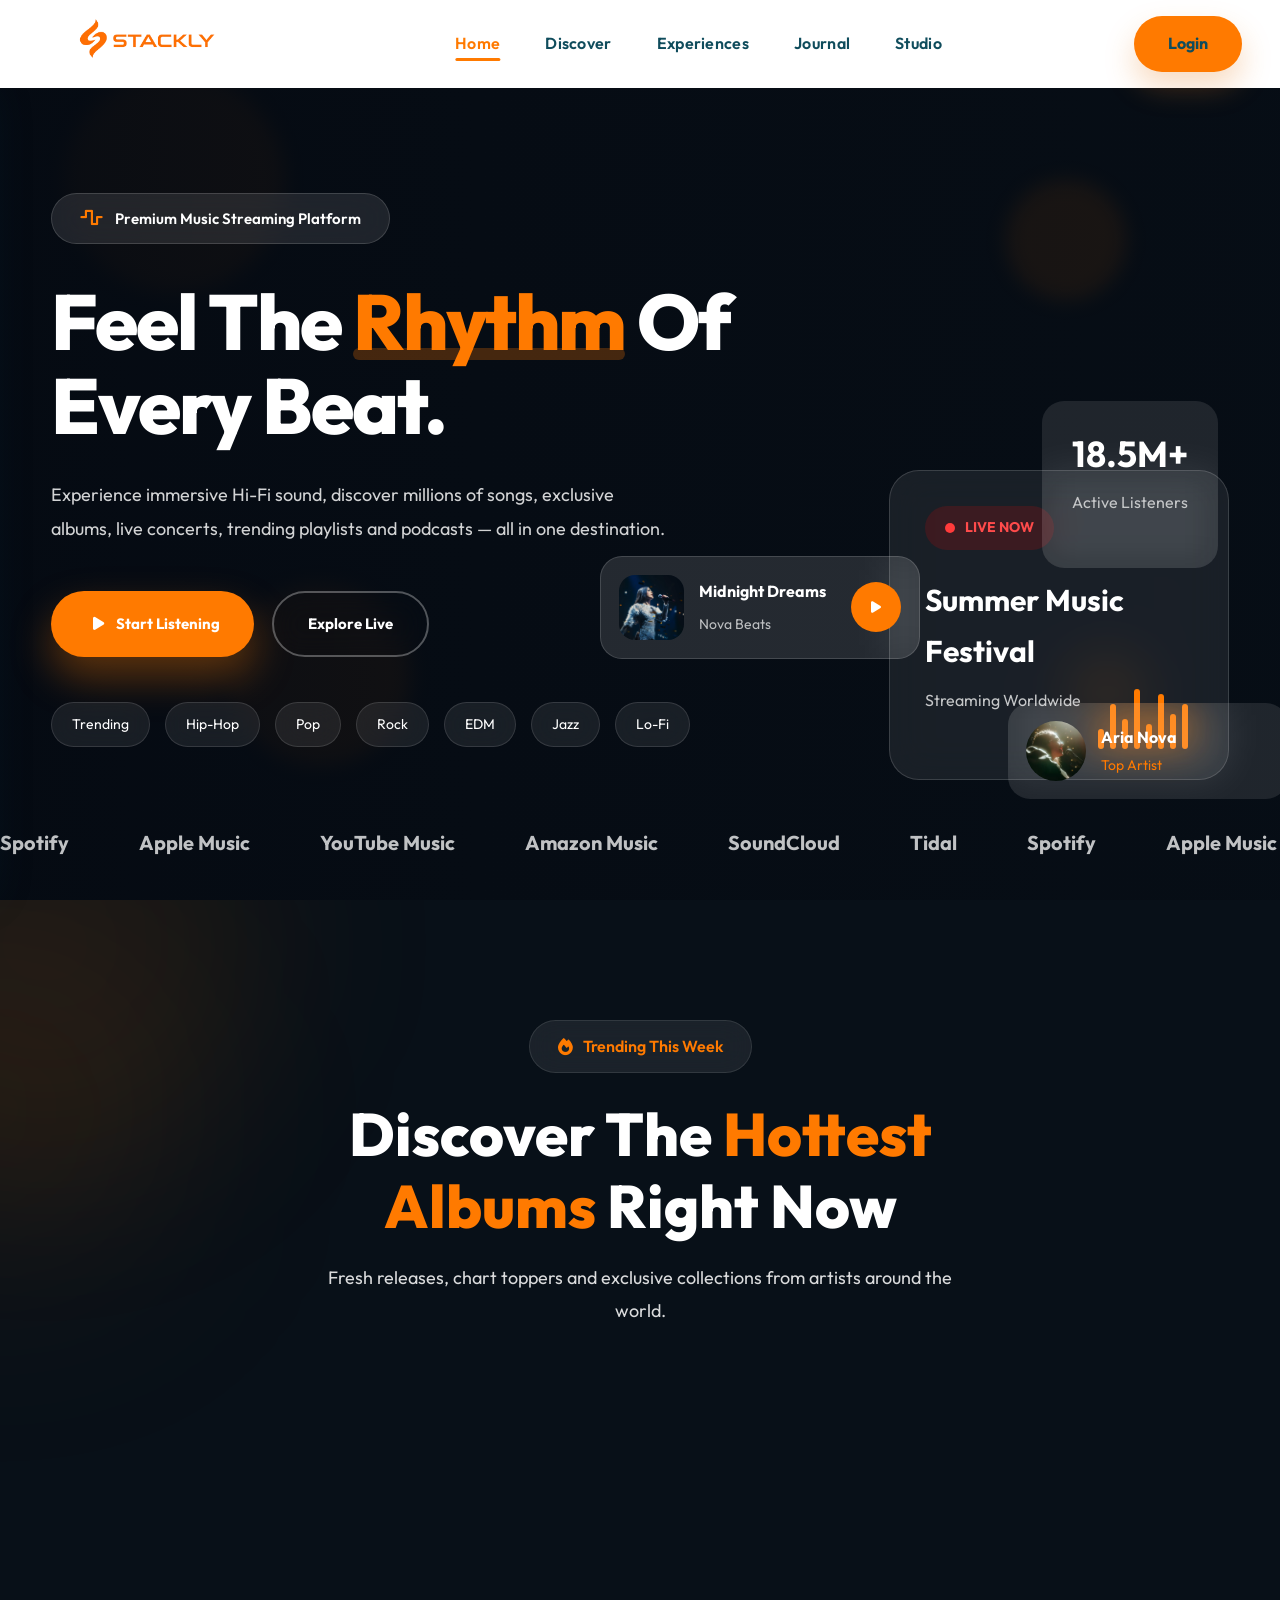
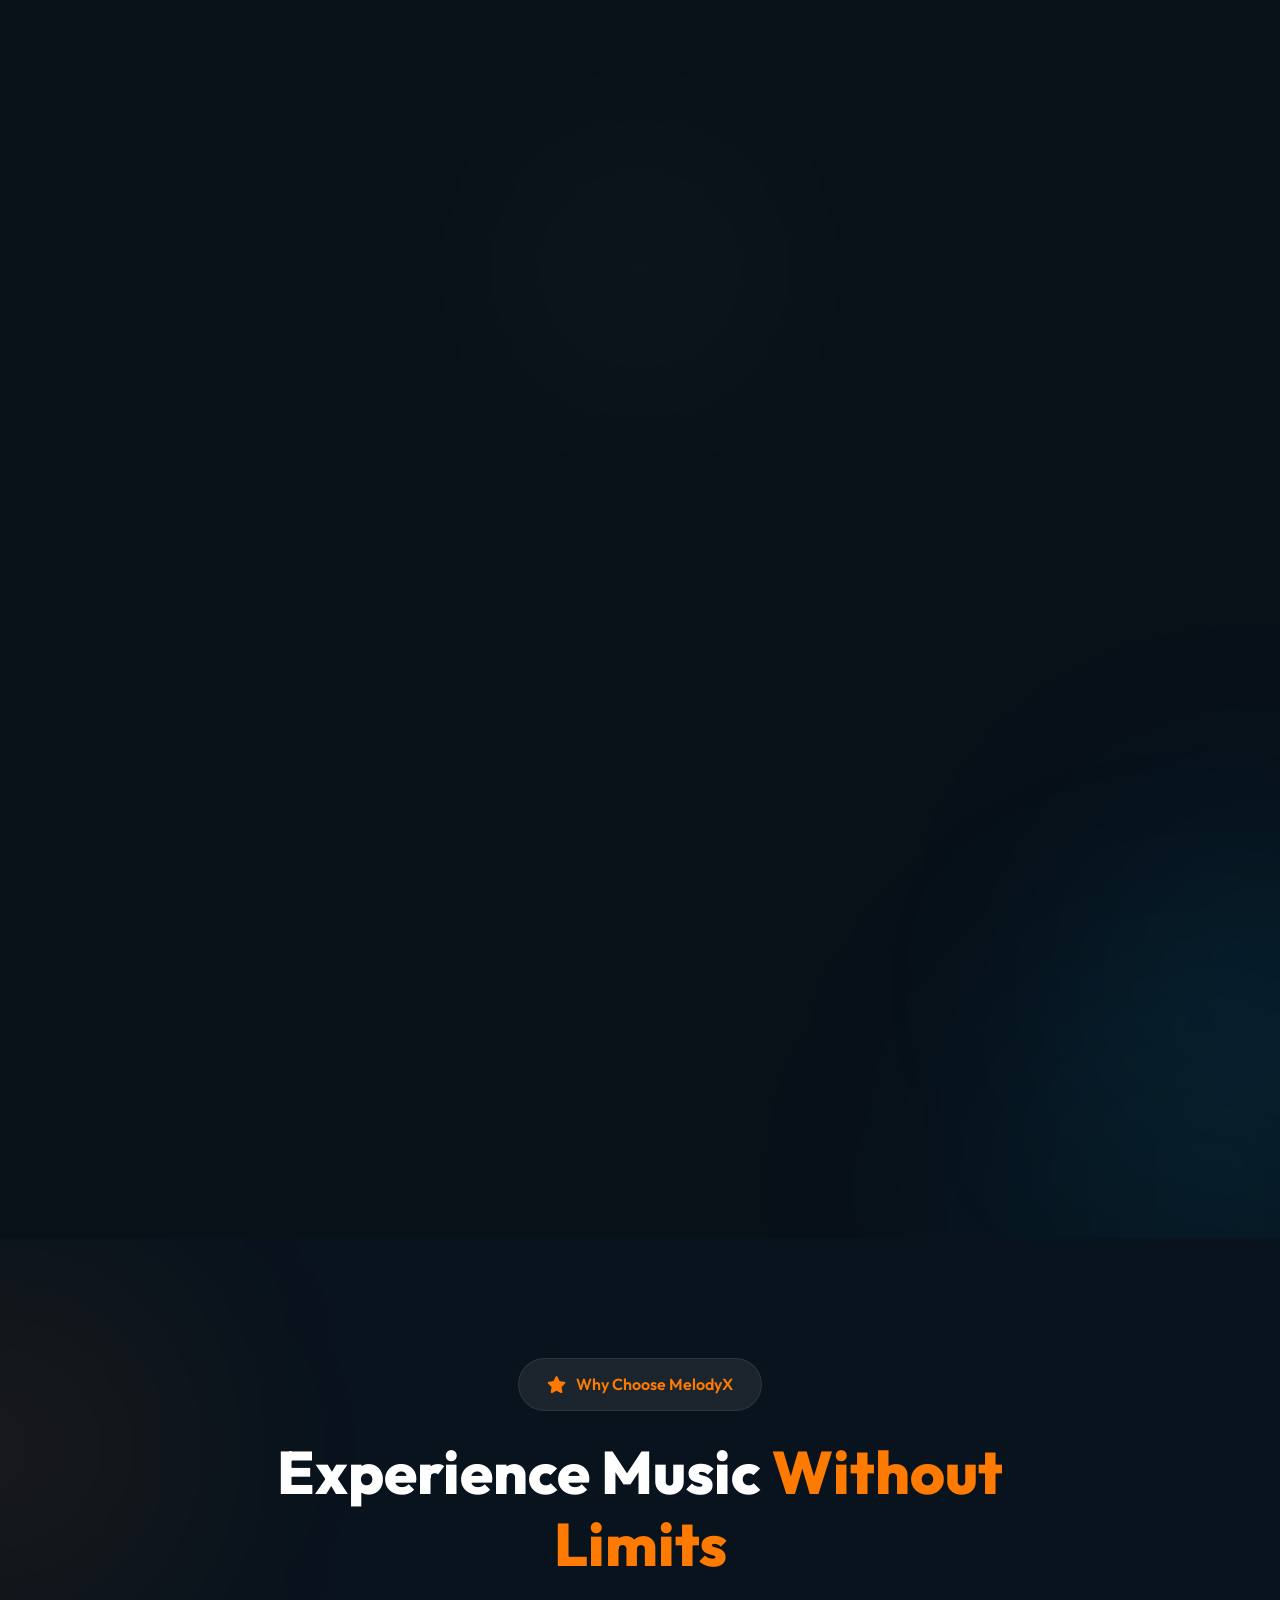
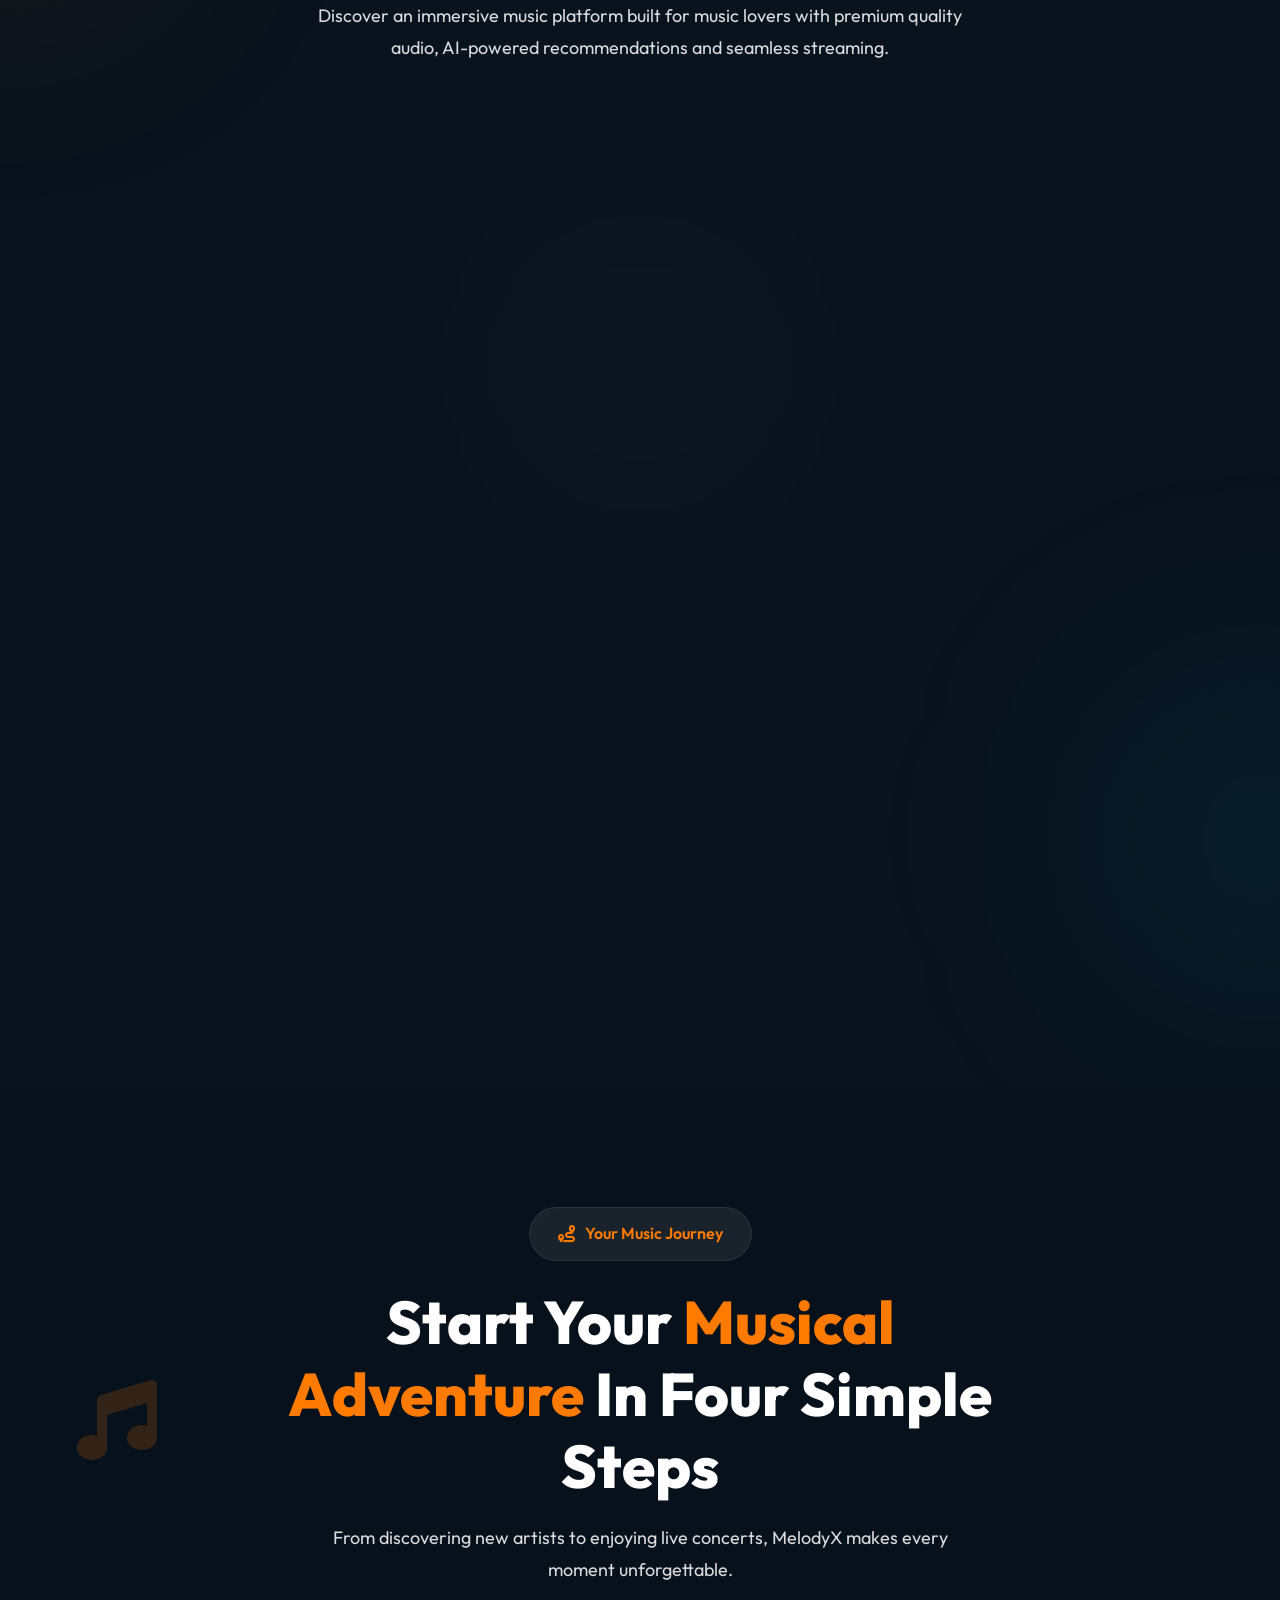
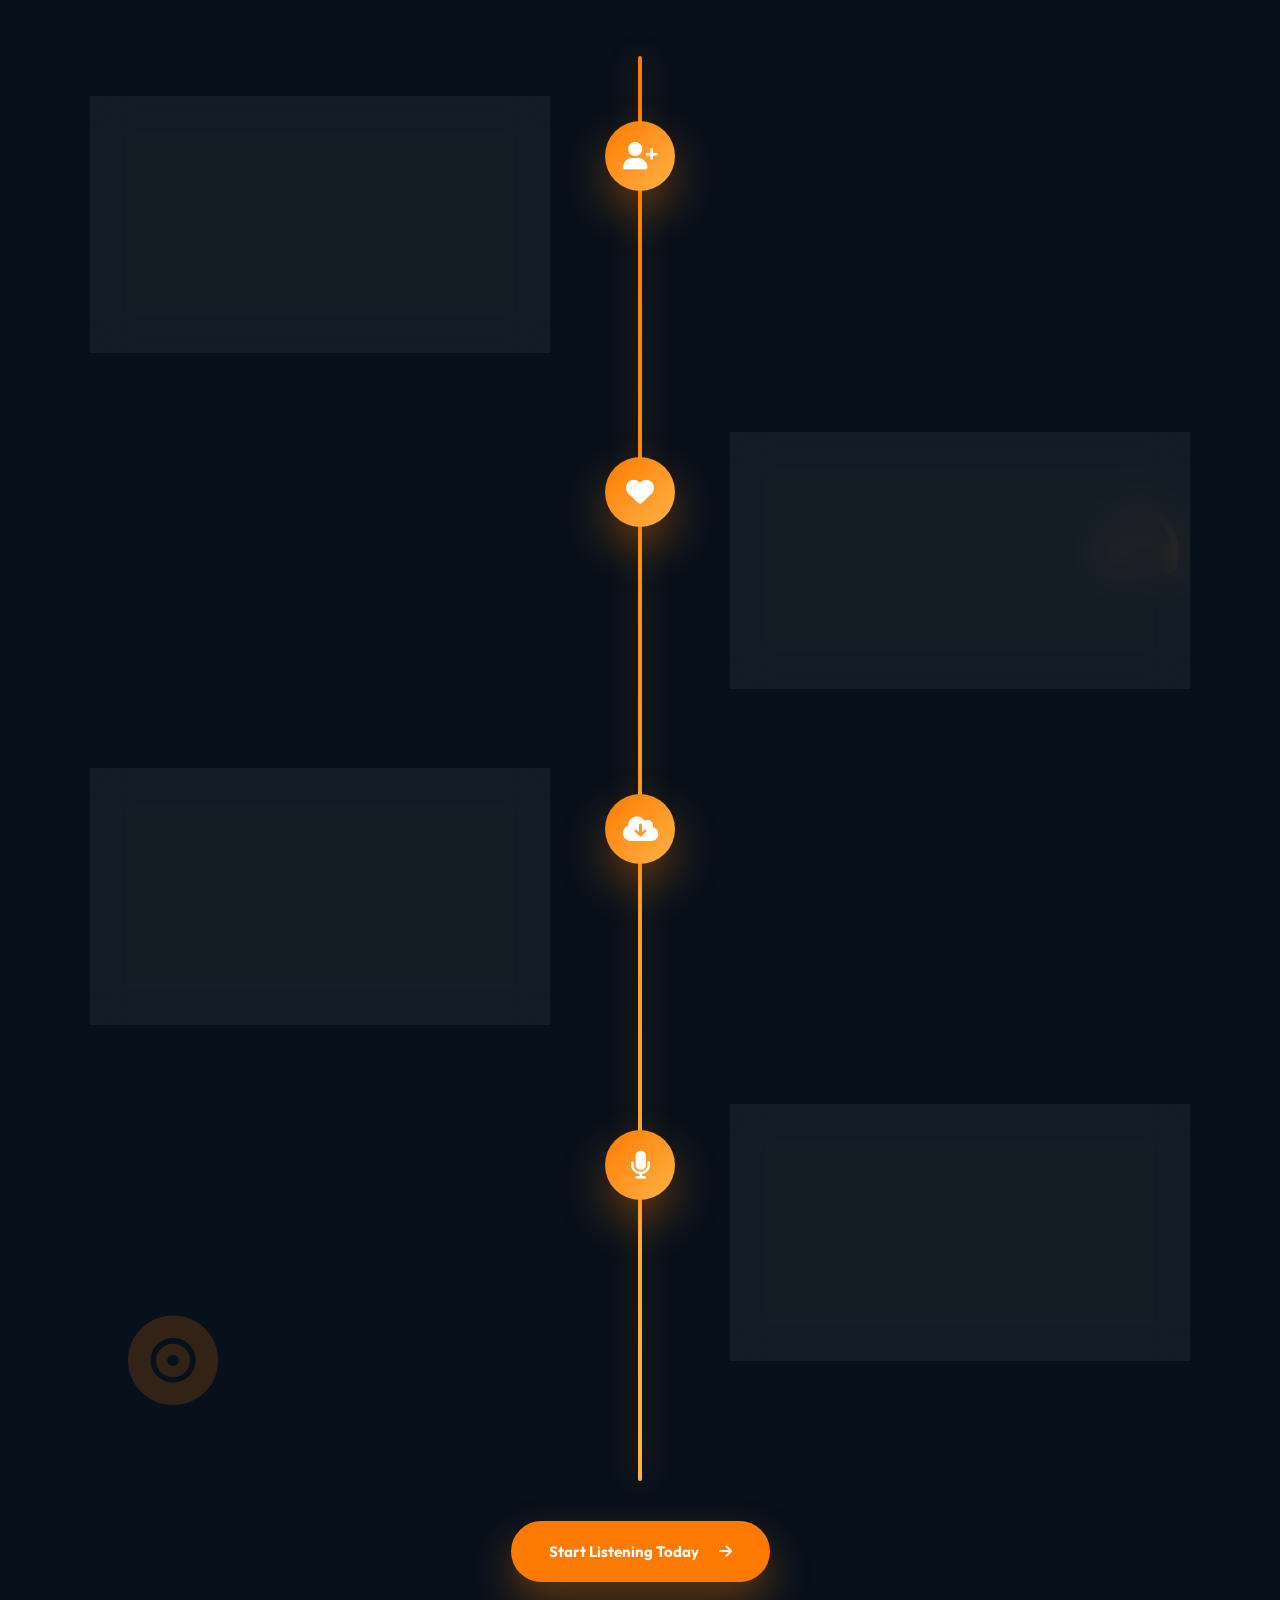
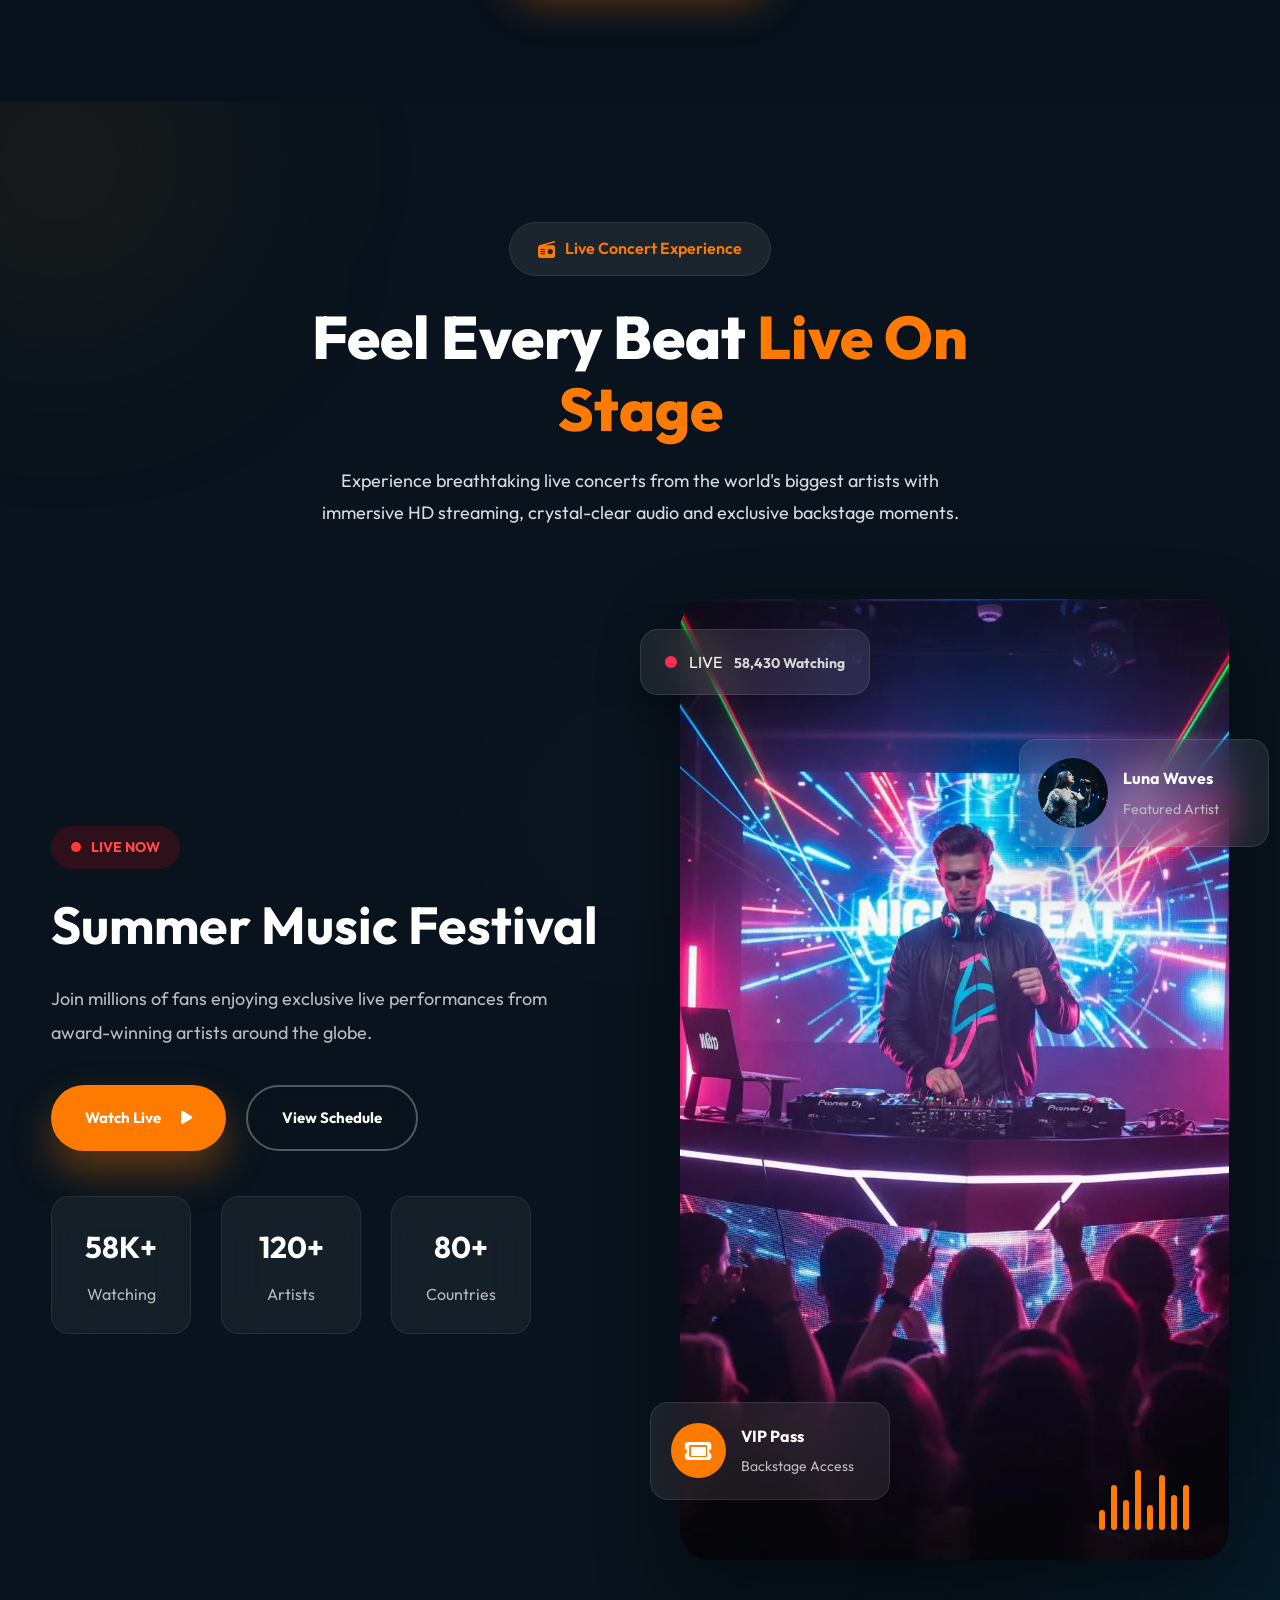
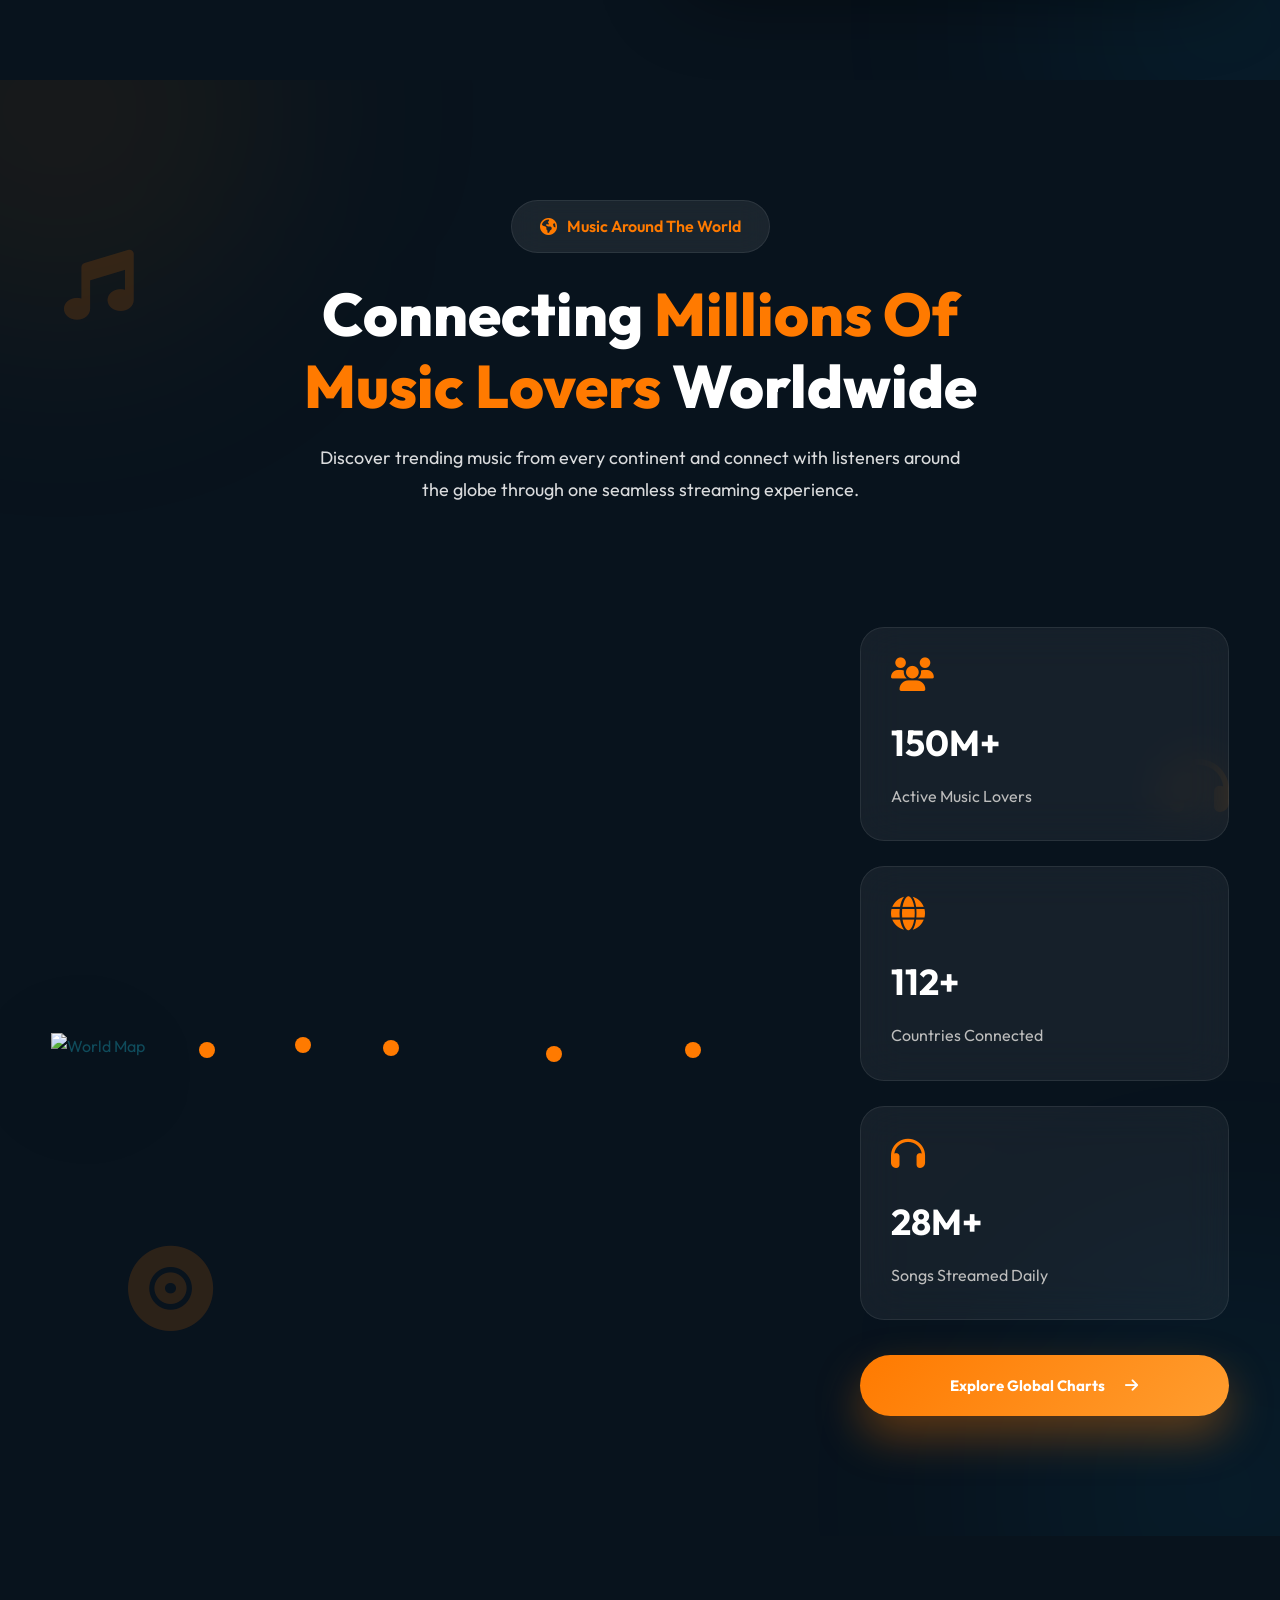
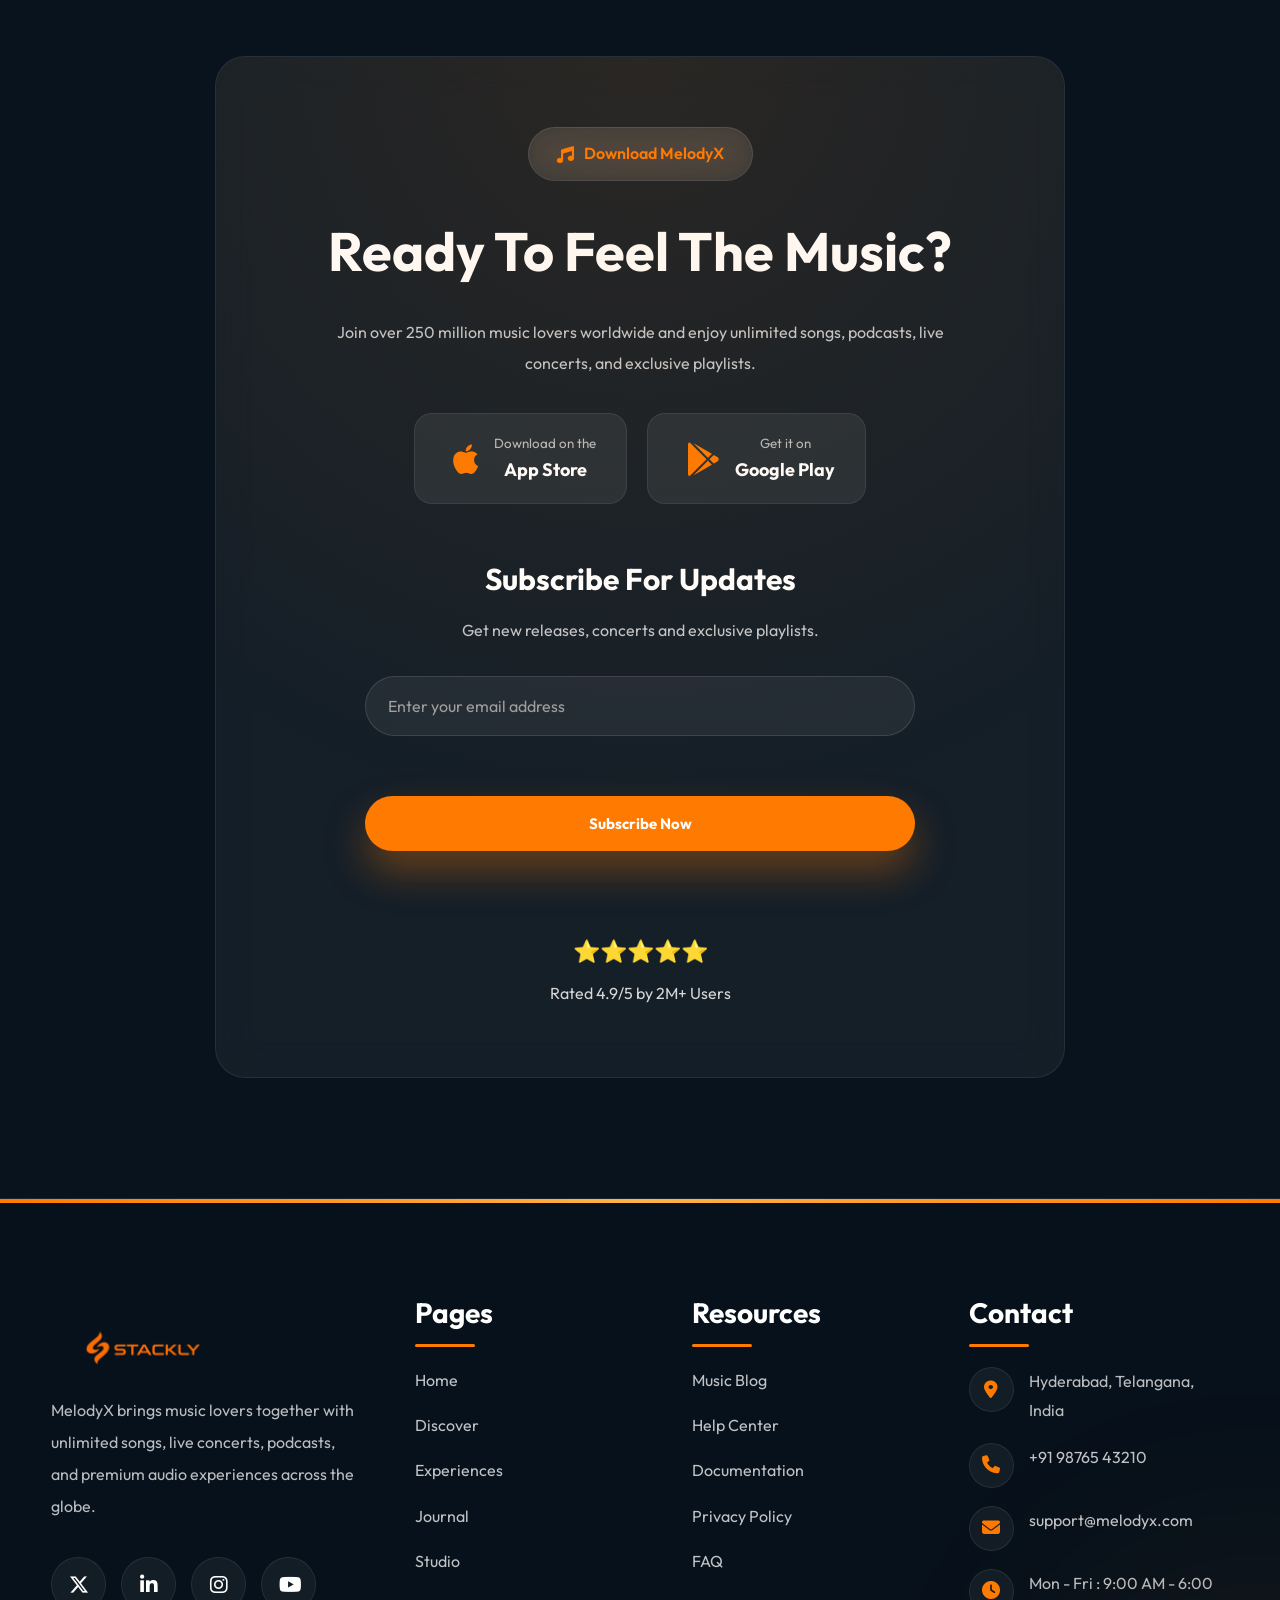
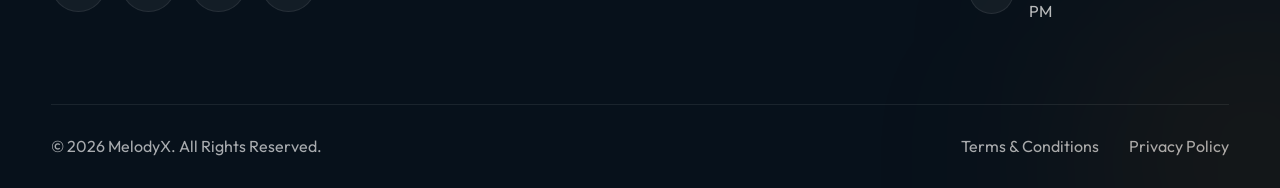
==== commit ea48866e: "Updated website" ====
--- a/index.html
+++ b/index.html
@@ -159,10 +159,6 @@
         </div>
 
     </header>
-
-    <!--=================================
-            HEADER END
-    ==================================-->
 
 
 
